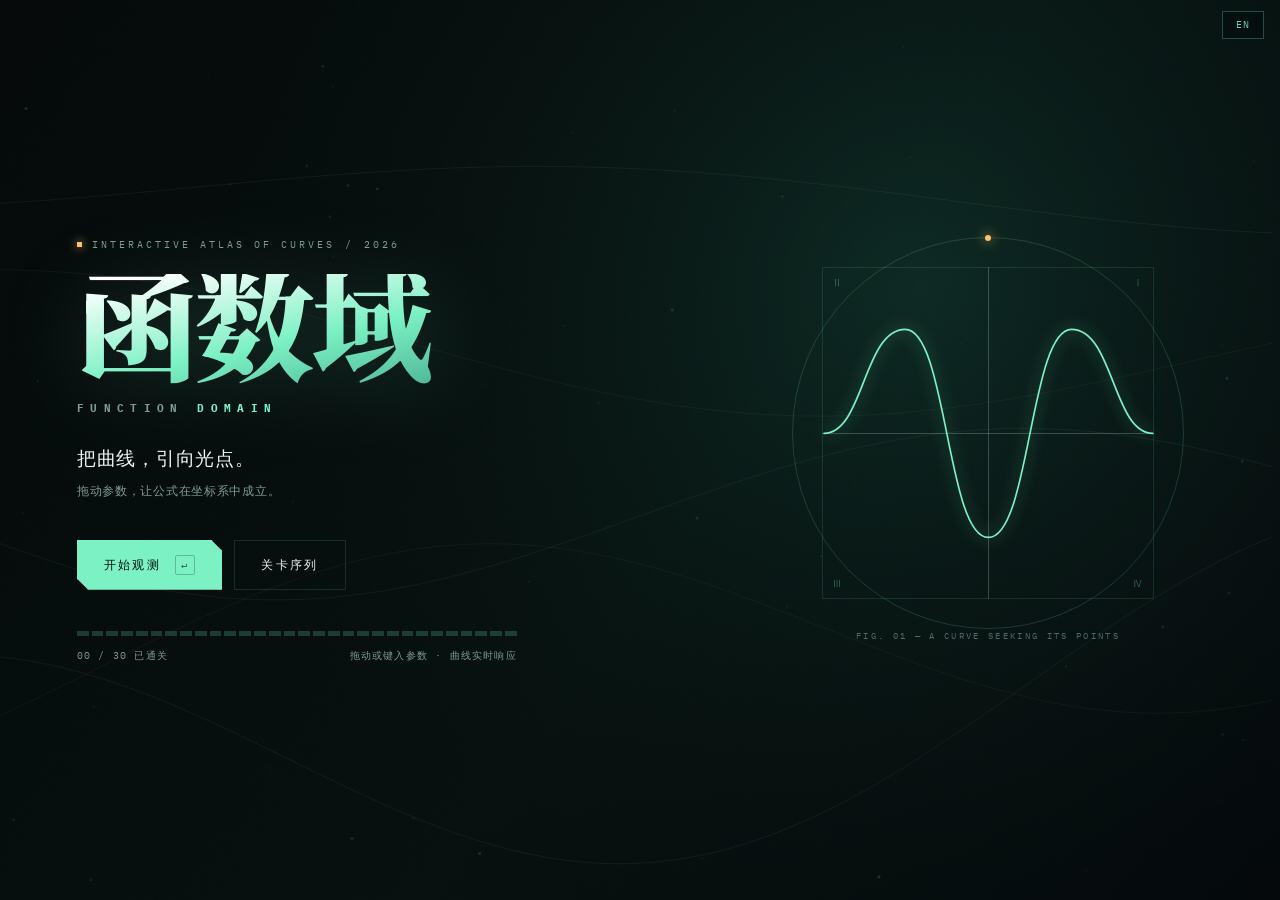
==== standalone.html @ 38c9d9d5 "feat: function-domain puzzle game (30 levels, bilingual UI)" ====
<!DOCTYPE html>
<html lang="zh-CN">
<head>
<meta charset="utf-8" />
<meta name="viewport" content="width=device-width, initial-scale=1, viewport-fit=cover" />
<title>函数域 · FUNCTION DOMAIN</title>
<meta name="theme-color" content="#05090a" />
<meta name="description" content="用公式把曲线引向光点的函数图像解谜游戏" />
<link rel="icon" href="data:image/svg+xml,%3Csvg xmlns='http://www.w3.org/2000/svg' viewBox='0 0 32 32'%3E%3Crect width='32' height='32' fill='%2305090a'/%3E%3Cpath d='M3 25 C 9 25 9 7 16 7 S 23 25 29 25' stroke='%237bf1c4' stroke-width='2' fill='none'/%3E%3C/svg%3E" />
<link rel="preconnect" href="https://fonts.googleapis.com" />
<link rel="preconnect" href="https://fonts.gstatic.com" crossorigin />
<link href="https://fonts.googleapis.com/css2?family=Fraunces:ital,opsz,wght@0,9..144,400;0,9..144,700;0,9..144,900;1,9..144,600&family=IBM+Plex+Mono:wght@300;400;500;600&family=Noto+Serif+SC:wght@400;600;900&display=swap" rel="stylesheet" />
<style>
@charset "UTF-8";

/* ============================================================
   函数域 / FUNCTION DOMAIN
   Aesthetic: deep-field observatory instrument, mint phosphor
   ============================================================ */

:root {
  --void: #05090a;
  --void-2: #08120f;
  --panel: #0a1517;
  --panel-hi: #0d1d1e;
  --line: rgba(123, 241, 196, 0.14);
  --line-soft: rgba(123, 241, 196, 0.07);
  --mint: #7bf1c4;
  --mint-deep: #35c79a;
  --amber: #ffc06a;
  --rose: #ff7d8c;
  --ink: #e9f5f0;
  --dim: #7c9a93;
  --dim-2: #4c6963;
  --mono: "IBM Plex Mono", ui-monospace, Consolas, "Courier New", monospace;
  --serif: "Fraunces", "Noto Serif SC", "Songti SC", "SimSun", serif;
  --sans: "IBM Plex Mono", "PingFang SC", "Hiragino Sans GB", "Microsoft YaHei", system-ui, sans-serif;
  --ease: cubic-bezier(.22, .8, .28, 1);
}

* { box-sizing: border-box; }

html, body {
  margin: 0;
  height: 100%;
  overflow: hidden;
  background: var(--void);
}

body {
  color: var(--ink);
  font-family: var(--sans);
  font-size: 14px;
  line-height: 1.55;
  -webkit-font-smoothing: antialiased;
  text-rendering: optimizeLegibility;
}

button, input { font: inherit; color: inherit; }
h1, h2, h3, p, ul { margin: 0; }
ul { list-style: none; padding: 0; }
.mono { font-family: var(--mono); }
.dim { color: var(--dim); }

::selection { background: rgba(123, 241, 196, .28); color: #fff; }

/* ---------- 背景 ---------- */
#bg-canvas {
  position: fixed;
  inset: 0;
  z-index: 0;
  display: block;
  transition: opacity .6s var(--ease);
}

.grain {
  position: fixed;
  inset: 0;
  z-index: 90;
  pointer-events: none;
  opacity: .05;
  mix-blend-mode: overlay;
  background-image: url("data:image/svg+xml;utf8,<svg xmlns='http://www.w3.org/2000/svg' width='140' height='140'><filter id='n'><feTurbulence type='fractalNoise' baseFrequency='0.85' numOctaves='3' stitchTiles='stitch'/></filter><rect width='140' height='140' filter='url(%23n)' opacity='0.55'/></svg>");
}

/* ---------- 屏幕容器 ---------- */
.screen {
  position: fixed;
  inset: 0;
  z-index: 2;
  display: none;
  overflow: hidden;
}
.screen.is-active { display: flex; }

/* ============================================================
   开始界面
   ============================================================ */
.screen-start {
  align-items: center;
  justify-content: center;
  padding: clamp(24px, 6vh, 72px) clamp(22px, 6vw, 88px);
  overflow-y: auto;
}

.start-wrap {
  width: min(1180px, 100%);
  display: grid;
  grid-template-columns: minmax(0, 1.18fr) minmax(0, .82fr);
  gap: clamp(28px, 6vw, 90px);
  align-items: center;
}

.start-copy > * {
  opacity: 0;
  animation: rise .9s var(--ease) forwards;
}
.start-copy > *:nth-child(1) { animation-delay: .05s; }
.start-copy > *:nth-child(2) { animation-delay: .14s; }
.start-copy > *:nth-child(3) { animation-delay: .24s; }
.start-copy > *:nth-child(4) { animation-delay: .34s; }
.start-copy > *:nth-child(5) { animation-delay: .46s; }

@keyframes rise {
  from { opacity: 0; transform: translateY(18px); }
  to { opacity: 1; transform: none; }
}

.eyebrow {
  display: flex;
  align-items: center;
  gap: 10px;
  font-family: var(--mono);
  font-size: 10px;
  letter-spacing: .3em;
  text-transform: uppercase;
  color: var(--dim);
}
.eyebrow .pip {
  width: 5px;
  height: 5px;
  background: var(--amber);
  box-shadow: 0 0 10px var(--amber);
  animation: blink 2.6s steps(1) infinite;
}
@keyframes blink { 0%, 70% { opacity: 1; } 71%, 100% { opacity: .15; } }

.brand { margin-top: clamp(14px, 2.4vh, 26px); }
.brand-cn {
  display: block;
  font-family: var(--serif);
  font-weight: 900;
  font-size: clamp(62px, 9.4vw, 132px);
  line-height: .92;
  letter-spacing: -.02em;
  background: linear-gradient(168deg, #ffffff 6%, var(--mint) 46%, #2f8f78 100%);
  -webkit-background-clip: text;
  background-clip: text;
  color: transparent;
  filter: drop-shadow(0 8px 42px rgba(123, 241, 196, .18));
}
.brand-en {
  display: block;
  margin-top: 16px;
  font-family: var(--mono);
  font-size: 11px;
  letter-spacing: .58em;
  color: var(--dim);
  text-transform: uppercase;
}
.brand-en em {
  font-style: normal;
  color: var(--mint);
}

.tagline {
  margin-top: clamp(18px, 3vh, 30px);
  font-size: clamp(15px, 1.5vw, 19px);
  color: var(--ink);
  letter-spacing: .04em;
}
.tagline small {
  display: block;
  margin-top: 8px;
  font-size: 12px;
  color: var(--dim);
  letter-spacing: .06em;
}

.start-actions {
  display: flex;
  flex-wrap: wrap;
  gap: 12px;
  margin-top: clamp(24px, 4.4vh, 42px);
}

/* ---------- 按钮 ---------- */
.btn {
  position: relative;
  display: inline-flex;
  align-items: center;
  gap: 14px;
  padding: 14px 26px;
  border: 1px solid var(--line);
  background: transparent;
  color: var(--ink);
  font-family: var(--mono);
  font-size: 11.5px;
  letter-spacing: .2em;
  text-transform: uppercase;
  cursor: pointer;
  overflow: hidden;
  transition: color .25s var(--ease), border-color .25s var(--ease),
              background .25s var(--ease), transform .2s var(--ease),
              box-shadow .3s var(--ease);
}
.btn::after {
  content: "";
  position: absolute;
  inset: 0;
  background: linear-gradient(100deg, transparent 20%, rgba(255, 255, 255, .35) 50%, transparent 80%);
  transform: translateX(-130%);
  transition: transform .65s var(--ease);
  pointer-events: none;
}
.btn:hover::after { transform: translateX(130%); }
.btn:active { transform: translateY(1px); }

.btn-primary {
  color: #04120e;
  background: var(--mint);
  border-color: var(--mint);
  clip-path: polygon(0 0, calc(100% - 11px) 0, 100% 11px, 100% 100%, 11px 100%, 0 calc(100% - 11px));
}
.btn-primary:hover {
  box-shadow: 0 0 34px rgba(123, 241, 196, .4);
  background: #8cf9cf;
}

.btn-ghost:hover {
  border-color: rgba(123, 241, 196, .55);
  background: rgba(123, 241, 196, .05);
}

.btn kbd {
  font-family: var(--mono);
  font-size: 10px;
  padding: 1px 5px;
  border: 1px solid rgba(4, 18, 14, .35);
  border-radius: 2px;
  opacity: .7;
}

.btn-line {
  width: 100%;
  justify-content: center;
  padding: 10px 12px;
  font-size: 10.5px;
  letter-spacing: .14em;
  border-color: var(--line-soft);
  color: var(--dim);
}
.btn-line:hover { color: var(--ink); border-color: var(--line); background: rgba(123, 241, 196, .05); }
.btn-warn:hover { color: var(--rose); border-color: rgba(255, 125, 140, .5); background: rgba(255, 125, 140, .06); }

.btn-tiny {
  padding: 8px 14px;
  font-size: 10px;
  letter-spacing: .12em;
  border-color: var(--line-soft);
  color: var(--dim);
  text-transform: none;
}
.btn-tiny:hover { color: var(--ink); border-color: var(--line); }

/* ---------- 开始界面进度 ---------- */
.start-foot { margin-top: clamp(26px, 4.6vh, 46px); max-width: 440px; }

.track {
  display: grid;
  grid-auto-flow: column;
  grid-auto-columns: minmax(2px, 1fr);
  gap: 3px;
  height: 5px;
}
.track i {
  display: block;
  height: 100%;
  background: rgba(123, 241, 196, .2);
  transition: background .4s var(--ease), box-shadow .4s var(--ease);
}
.track i.on {
  background: var(--mint);
  box-shadow: 0 0 12px rgba(123, 241, 196, .55);
}

.foot-row {
  display: flex;
  flex-wrap: wrap;
  justify-content: space-between;
  gap: 8px 18px;
  margin-top: 12px;
  font-size: 10px;
  letter-spacing: .12em;
  color: var(--dim);
}

/* ---------- 开始界面装饰 ---------- */
.start-deco {
  position: relative;
  display: flex;
  flex-direction: column;
  align-items: center;
  gap: 20px;
}
.axes {
  position: relative;
  width: clamp(230px, 26vw, 360px);
  aspect-ratio: 1;
  margin: 10px;
}
.axes::before {
  content: "";
  position: absolute;
  inset: 0;
  border: 1px solid rgba(123, 241, 196, .12);
}
.ax {
  position: absolute;
  background: rgba(233, 245, 240, .22);
}
.ax-h { left: 0; right: 0; top: 50%; height: 1px; }
.ax-v { top: 0; bottom: 0; left: 50%; width: 1px; }

.q {
  position: absolute;
  font-family: var(--mono);
  font-size: 10px;
  color: rgba(123, 241, 196, .35);
  letter-spacing: .1em;
}
.q1 { top: 8px; right: 10px; }
.q2 { top: 8px; left: 10px; }
.q3 { bottom: 8px; left: 10px; }
.q4 { bottom: 8px; right: 10px; }

.axes .curve {
  position: absolute;
  inset: 0;
  width: 100%;
  height: 100%;
  overflow: visible;
}
.curve-path {
  fill: none;
  stroke: var(--mint);
  stroke-width: 1.6;
  stroke-linecap: round;
  stroke-dasharray: 1400;
  stroke-dashoffset: 1400;
  animation: draw 2.4s var(--ease) .3s forwards, glow 5s ease-in-out 2.8s infinite;
  filter: drop-shadow(0 0 7px rgba(123, 241, 196, .6));
}
@keyframes draw { to { stroke-dashoffset: 0; } }
@keyframes glow { 0%, 100% { opacity: .85; } 50% { opacity: 1; } }

.orbit {
  position: absolute;
  inset: -9%;
  border: 1px solid rgba(123, 241, 196, .17);
  border-radius: 50%;
  animation: spin 26s linear infinite;
}
.orbit i {
  position: absolute;
  top: -3px;
  left: 50%;
  width: 6px;
  height: 6px;
  margin-left: -3px;
  border-radius: 50%;
  background: var(--amber);
  box-shadow: 0 0 12px var(--amber);
}
@keyframes spin { to { transform: rotate(360deg); } }

.deco-cap {
  font-size: 9px;
  letter-spacing: .26em;
  color: var(--dim-2);
}

/* ============================================================
   关卡选择
   ============================================================ */
.screen-levels {
  flex-direction: column;
  align-items: center;
  overflow-y: auto;
  padding: clamp(22px, 5vh, 56px) clamp(20px, 5vw, 64px);
}
.levels-wrap { width: min(1180px, 100%); }

.levels-head {
  display: flex;
  align-items: flex-end;
  justify-content: space-between;
  gap: 20px;
  flex-wrap: wrap;
  padding-bottom: 18px;
  border-bottom: 1px solid var(--line-soft);
  margin-bottom: 24px;
}
.levels-title h2 {
  margin-top: 6px;
  font-family: var(--serif);
  font-size: clamp(26px, 3.4vw, 40px);
  font-weight: 700;
  letter-spacing: .02em;
}
.levels-head > p { font-size: 10px; letter-spacing: .18em; }

.levels-grid {
  display: grid;
  grid-template-columns: repeat(auto-fill, minmax(172px, 1fr));
  grid-auto-rows: auto;
  gap: 12px;
  padding-bottom: 8px;
}

.level-card {
  position: relative;
  display: flex;
  flex-direction: column;
  gap: 6px;
  min-width: 0;
  padding: 15px 16px 13px;
  text-align: left;
  border: 1px solid var(--line-soft);
  background: linear-gradient(158deg, rgba(123, 241, 196, .045), rgba(8, 18, 18, .2) 62%);
  color: var(--ink);
  cursor: pointer;
  transition: border-color .25s var(--ease), transform .25s var(--ease),
              background .3s var(--ease), box-shadow .3s var(--ease);
  opacity: 0;
  animation: rise .6s var(--ease) forwards;
}
.level-card:hover {
  border-color: rgba(123, 241, 196, .45);
  transform: translateY(-3px);
  box-shadow: 0 18px 34px -22px rgba(0, 0, 0, .9);
  background: linear-gradient(158deg, rgba(123, 241, 196, .1), rgba(8, 18, 18, .2) 62%);
}
.lc-index {
  font-family: var(--serif);
  font-size: 40px;
  line-height: 1;
  font-weight: 700;
  color: rgba(123, 241, 196, .82);
}
.lc-name { font-size: 12.5px; letter-spacing: .04em; }
.lc-kinds { display: flex; flex-wrap: wrap; gap: 4px; margin-top: 2px; }
.lc-kind {
  font-family: var(--mono);
  font-style: normal;
  font-size: 8.5px;
  letter-spacing: .12em;
  padding: 1px 5px;
  border: 1px solid var(--line-soft);
  color: var(--dim-2);
}
.lc-kind.is-warn {
  color: rgba(255, 150, 164, .85);
  border-color: rgba(255, 118, 136, .32);
}
.lc-state {
  margin-top: auto;
  padding-top: 8px;
  font-family: var(--mono);
  font-size: 9px;
  letter-spacing: .18em;
  color: var(--dim);
  text-transform: uppercase;
}
.level-card.is-locked { opacity: .42; cursor: not-allowed; }
.level-card.is-locked:hover { transform: none; border-color: var(--line-soft); box-shadow: none; }
.level-card.is-cleared { border-color: rgba(123, 241, 196, .28); }
.level-card.is-cleared .lc-state { color: var(--mint); }
.level-card.is-cleared::after {
  content: "✓";
  position: absolute;
  top: 12px;
  right: 14px;
  font-family: var(--mono);
  font-size: 12px;
  color: var(--mint);
  text-shadow: 0 0 12px rgba(123, 241, 196, .8);
}

.levels-note {
  margin-top: 26px;
  font-size: 11px;
  color: var(--dim-2);
  letter-spacing: .06em;
}

/* ============================================================
   游戏界面
   ============================================================ */
.screen-game { flex-direction: column; }

.stage {
  flex: 1 1 auto;
  min-height: 0;
  display: flex;
  flex-direction: column;
  padding: 0 clamp(12px, 2vw, 22px);
}

.stage-head {
  flex: 0 0 auto;
  display: flex;
  align-items: center;
  gap: 18px;
  /* 右侧给固定的语言按钮留出空间 */
  padding: 12px 62px 10px 4px;
}

.lv-id {
  display: flex;
  align-items: baseline;
  gap: 6px;
  padding-right: 16px;
  border-right: 1px solid var(--line-soft);
}
.lv-id .mono { font-size: 9px; letter-spacing: .22em; }
.lv-id b {
  font-family: var(--serif);
  font-size: 30px;
  font-weight: 700;
  line-height: 1;
  color: var(--mint);
}

.lv-meta { flex: 1 1 auto; min-width: 0; }
.lv-meta h2 {
  font-family: var(--serif);
  font-size: 17px;
  font-weight: 600;
  letter-spacing: .04em;
  white-space: nowrap;
  overflow: hidden;
  text-overflow: ellipsis;
}
.lv-meta p {
  margin-top: 2px;
  font-size: 11px;
  color: var(--dim);
  letter-spacing: .03em;
  white-space: nowrap;
  overflow: hidden;
  text-overflow: ellipsis;
}

.stage-stats {
  display: flex;
  align-items: center;
  gap: 10px;
}
.stat {
  display: flex;
  flex-direction: column;
  align-items: flex-end;
  gap: 1px;
  padding-left: 14px;
  border-left: 1px solid var(--line-soft);
}
.stat span {
  font-family: var(--mono);
  font-size: 8.5px;
  letter-spacing: .2em;
  color: var(--dim-2);
}
.stat b {
  font-family: var(--mono);
  font-size: 12px;
  font-weight: 500;
  color: var(--mint);
  letter-spacing: .08em;
}

.chip {
  padding: 7px 12px;
  border: 1px solid var(--line-soft);
  background: transparent;
  color: var(--dim);
  font-size: 10px;
  letter-spacing: .14em;
  cursor: pointer;
  transition: .2s var(--ease);
}
.chip:hover { color: var(--ink); border-color: var(--line); background: rgba(123, 241, 196, .06); }
.chip.is-on { color: var(--amber); border-color: rgba(255, 192, 106, .4); }

/* ---------- 坐标系视窗 ---------- */
.plot-wrap {
  position: relative;
  flex: 1 1 auto;
  min-height: 0;
  border: 1px solid rgba(123, 241, 196, .13);
  background:
    radial-gradient(120% 100% at 50% 42%, rgba(24, 74, 63, .34), rgba(4, 10, 11, .9) 72%);
  overflow: hidden;
}
.plot-wrap::before,
.plot-wrap::after {
  content: "";
  position: absolute;
  width: 12px;
  height: 12px;
  border: 1px solid rgba(123, 241, 196, .5);
  pointer-events: none;
}
.plot-wrap::before { top: -1px; left: -1px; border-right: 0; border-bottom: 0; }
.plot-wrap::after { bottom: -1px; right: -1px; border-left: 0; border-top: 0; }

#plot-canvas { display: block; width: 100%; height: 100%; }

.plot-cap {
  position: absolute;
  font-size: 9px;
  letter-spacing: .22em;
  color: rgba(123, 241, 196, .4);
  pointer-events: none;
}
.plot-cap.tl { top: 8px; left: 11px; }
.plot-cap.br { bottom: 8px; right: 11px; }

/* 视窗两侧仪表盘 */
.plot-hud {
  position: absolute;
  top: 50%;
  transform: translateY(-50%);
  width: 186px;
  pointer-events: none;
}
.hud-left { left: var(--hud-x, 26px); }
.hud-right { right: var(--hud-x, 26px); }

.hud-title {
  font-size: 8px;
  letter-spacing: .32em;
  color: rgba(123, 241, 196, .42);
  padding-bottom: 7px;
  border-bottom: 1px solid rgba(123, 241, 196, .12);
}
.hud-foot {
  margin-top: 12px;
  font-size: 8px;
  letter-spacing: .2em;
  color: rgba(123, 241, 196, .28);
}

.hud-zone {
  margin-top: 11px;
  font-size: 8px;
  letter-spacing: .18em;
  color: rgba(255, 150, 164, .72);
  transition: color .25s var(--ease);
}
.hud-zone.is-hot { color: var(--rose); }
.hud-zone:empty { display: none; }

.hud-targets {
  margin-top: 9px;
  display: flex;
  flex-direction: column;
  gap: 7px;
}
.hud-targets li {
  display: grid;
  grid-template-columns: 13px 1fr 12px;
  align-items: center;
  gap: 6px;
  font-family: var(--mono);
  font-size: 10px;
  letter-spacing: .05em;
  color: var(--dim-2);
  transition: color .3s var(--ease);
}
.hud-targets .ht-id { color: rgba(255, 192, 106, .62); }
.hud-targets .ht-state { text-align: right; opacity: .6; }
.hud-targets li.is-hit { color: var(--amber); }
.hud-targets li.is-hit .ht-id,
.hud-targets li.is-hit .ht-state { color: var(--amber); opacity: 1; }

.hud-forms {
  margin-top: 9px;
  display: flex;
  flex-direction: column;
  gap: 2px;
}
.hud-forms li {
  display: flex;
  align-items: center;
  gap: 8px;
  padding: 4px 0;
  font-size: 10px;
  letter-spacing: .05em;
  color: var(--dim-2);
}
.hud-forms i {
  flex: 0 0 auto;
  width: 16px;
  height: 2px;
  display: block;
}

.scan {
  position: absolute;
  inset: 0;
  pointer-events: none;
  opacity: 0;
  background: linear-gradient(180deg, transparent, rgba(123, 241, 196, .16), transparent);
  transform: translateY(-100%);
}
.scan.is-run { animation: scanDown 1.1s var(--ease) 1; }
@keyframes scanDown {
  0% { opacity: 0; transform: translateY(-100%); }
  12% { opacity: 1; }
  100% { opacity: 0; transform: translateY(100%); }
}

.hint-pop {
  position: absolute;
  left: 50%;
  bottom: 18px;
  transform: translate(-50%, 10px);
  max-width: min(560px, 88%);
  padding: 10px 16px;
  border: 1px solid rgba(255, 192, 106, .3);
  background: rgba(12, 22, 22, .95);
  color: var(--amber);
  font-size: 11.5px;
  line-height: 1.6;
  letter-spacing: .04em;
  opacity: 0;
  pointer-events: none;
  transition: .3s var(--ease);
  z-index: 4;
}
.hint-pop.is-on { opacity: 1; transform: translate(-50%, 0); }

/* ---------- 控制台 ---------- */
.console {
  flex: 0 0 auto;
  height: clamp(244px, 34vh, 352px);
  display: grid;
  grid-template-columns: minmax(0, 1.16fr) minmax(0, .86fr) minmax(0, .8fr);
  gap: 10px;
  padding: 10px clamp(12px, 2vw, 22px) 14px;
}

.panel {
  position: relative;
  display: flex;
  flex-direction: column;
  min-height: 0;
  height: 100%;
  border: 1px solid var(--line-soft);
  background: linear-gradient(172deg, rgba(16, 33, 34, .92), rgba(6, 14, 15, .96));
}
.panel::before,
.panel::after {
  content: "";
  position: absolute;
  width: 8px;
  height: 8px;
  border: 1px solid rgba(123, 241, 196, .34);
  pointer-events: none;
}
.panel::before { top: -1px; left: -1px; border-right: 0; border-bottom: 0; }
.panel::after { bottom: -1px; right: -1px; border-left: 0; border-top: 0; }

.panel-head {
  flex: 0 0 auto;
  display: flex;
  align-items: center;
  justify-content: space-between;
  gap: 10px;
  padding: 9px 12px 8px;
  border-bottom: 1px solid var(--line-soft);
}
.panel-head h3 {
  font-size: 10.5px;
  font-weight: 500;
  letter-spacing: .22em;
  color: var(--dim);
  text-transform: uppercase;
}
.head-tools { display: flex; align-items: center; gap: 8px; }

.tag {
  font-size: 8.5px;
  letter-spacing: .14em;
  color: var(--dim-2);
  padding: 2px 6px;
  border: 1px solid var(--line-soft);
}

.mini-btn {
  padding: 4px 9px;
  border: 1px solid var(--line-soft);
  background: transparent;
  color: var(--dim);
  font-size: 9px;
  letter-spacing: .1em;
  cursor: pointer;
  transition: .2s var(--ease);
}
.mini-btn:hover { color: var(--rose); border-color: rgba(255, 125, 140, .45); background: rgba(255, 125, 140, .07); }

.form-list {
  flex: 1 1 auto;
  min-height: 0;
  overflow-y: auto;
  padding: 10px;
  display: grid;
  grid-template-columns: repeat(auto-fit, minmax(300px, 1fr));
  align-content: start;
  align-items: start;
  gap: 9px;
  scrollbar-width: thin;
  scrollbar-color: rgba(123, 241, 196, .2) transparent;
}
.form-list::-webkit-scrollbar { width: 5px; }
.form-list::-webkit-scrollbar-thumb { background: rgba(123, 241, 196, .2); }

.form-tip {
  flex: 0 0 auto;
  padding: 7px 12px 9px;
  border-top: 1px solid var(--line-soft);
  font-size: 9.5px;
  line-height: 1.5;
  color: var(--dim-2);
  letter-spacing: .02em;
}

/* ---------- 公式卡片 ---------- */
.form-card {
  position: relative;
  max-width: 540px;
  padding: 9px 11px 10px;
  border: 1px solid var(--line-soft);
  border-left: 2px solid var(--accent, var(--mint));
  background: linear-gradient(150deg, rgba(255, 255, 255, .028), rgba(255, 255, 255, .004));
  animation: cardIn .35s var(--ease);
}
@keyframes cardIn {
  from { opacity: 0; transform: translateY(-6px); }
  to { opacity: 1; transform: none; }
}

.fc-head {
  display: flex;
  align-items: baseline;
  gap: 8px;
}
.fc-kind {
  font-size: 8px;
  letter-spacing: .16em;
  color: var(--accent, var(--mint));
  opacity: .8;
}
.fc-name {
  flex: 1 1 auto;
  font-size: 11px;
  color: var(--dim);
  letter-spacing: .06em;
}
.fc-del {
  width: 18px;
  height: 18px;
  display: grid;
  place-items: center;
  border: 0;
  background: transparent;
  color: var(--dim-2);
  font-size: 11px;
  cursor: pointer;
  transition: .2s var(--ease);
}
.fc-del:hover { color: var(--rose); }

.fc-expr {
  margin: 3px 0 2px;
  font-size: 13.5px;
  color: var(--accent, var(--mint));
  letter-spacing: .02em;
  text-shadow: 0 0 18px rgba(123, 241, 196, .18);
  white-space: nowrap;
  overflow: hidden;
  text-overflow: ellipsis;
}

.fc-params { display: flex; flex-direction: column; gap: 6px; }

/* ---------- 参数控件 ---------- */
.param {
  display: grid;
  grid-template-columns: minmax(0, 1fr) 30px 30px;
  grid-template-areas:
    "label up down"
    "label stop stop";
  gap: 4px;
  padding-top: 5px;
  border-top: 1px dashed rgba(123, 241, 196, .08);
}
.param:first-child { border-top: 0; padding-top: 2px; }

.param-label {
  grid-area: label;
  display: flex;
  flex-direction: column;
  gap: 3px;
  min-width: 0;
}
.pname {
  font-family: var(--mono);
  font-size: 8.5px;
  letter-spacing: .2em;
  color: var(--dim);
  text-transform: uppercase;
}

input.num {
  width: 100%;
  height: 27px;
  padding: 0 8px;
  border: 1px solid rgba(123, 241, 196, .16);
  background: rgba(0, 0, 0, .42);
  color: var(--accent, var(--mint));
  font-family: var(--mono);
  font-size: 13px;
  letter-spacing: .04em;
  text-align: right;
  transition: border-color .2s var(--ease), box-shadow .2s var(--ease), background .2s var(--ease);
  appearance: none;
}
input.num:hover { border-color: rgba(123, 241, 196, .3); }
input.num:focus {
  outline: none;
  border-color: var(--accent, var(--mint));
  background: rgba(0, 0, 0, .6);
  box-shadow: 0 0 0 2px rgba(123, 241, 196, .1), inset 0 0 16px rgba(123, 241, 196, .07);
}

.step {
  display: flex;
  flex-direction: column;
  align-items: center;
  justify-content: center;
  gap: 0;
  height: 27px;
  padding: 0;
  border: 1px solid rgba(123, 241, 196, .16);
  background: rgba(255, 255, 255, .022);
  color: var(--dim);
  cursor: pointer;
  transition: color .18s var(--ease), background .18s var(--ease),
              border-color .18s var(--ease), box-shadow .25s var(--ease);
}
.step.up { grid-area: up; }
.step.down { grid-area: down; }
.step i { font-style: normal; font-size: 10px; line-height: 1; }
.step:hover { color: var(--ink); border-color: rgba(123, 241, 196, .38); background: rgba(123, 241, 196, .08); }
.step:active { transform: translateY(1px); }

.step[data-active="true"] {
  /* 只有一种速度，激活态统一用薄荷色 */
  color: #04140f;
  background: var(--mint);
  border-color: var(--mint);
  box-shadow: 0 0 15px rgba(123, 241, 196, .45);
  animation: stepPulse 1.6s ease-in-out infinite;
}
@keyframes stepPulse {
  0%, 100% { filter: brightness(1); }
  50% { filter: brightness(1.16); }
}

.stop {
  grid-area: stop;
  height: 18px;
  padding: 0;
  border: 1px solid rgba(255, 125, 140, .26);
  background: transparent;
  color: rgba(255, 125, 140, .85);
  font-size: 9px;
  letter-spacing: .14em;
  cursor: pointer;
  transition: .18s var(--ease);
}
.stop:hover:not(:disabled) { background: rgba(255, 125, 140, .14); color: #fff; }
.stop:disabled { opacity: .22; cursor: default; }

/* ---------- 公式选择区 ---------- */
.palette-scroll {
  flex: 1 1 auto;
  min-height: 0;
  overflow-y: auto;
  padding: 7px 10px 6px;
  display: flex;
  flex-direction: column;
  gap: 7px;
  scrollbar-width: thin;
  scrollbar-color: rgba(123, 241, 196, .2) transparent;
}
.palette-scroll::-webkit-scrollbar { width: 5px; }
.palette-scroll::-webkit-scrollbar-thumb { background: rgba(123, 241, 196, .2); }

.palette-group { display: flex; flex-direction: column; gap: 4px; }
.palette-label {
  font-family: var(--mono);
  font-size: 8px;
  letter-spacing: .22em;
  color: var(--dim-2);
  padding: 0 2px 3px;
  border-bottom: 1px solid rgba(123, 241, 196, .09);
}

.palette-ops { display: flex; flex-wrap: wrap; gap: 4px; padding: 2px 0 1px; }
.op-chip {
  display: inline-flex;
  align-items: center;
  justify-content: center;
  min-width: 27px;
  height: 21px;
  padding: 0 7px;
  border: 1px solid rgba(123, 241, 196, .2);
  border-radius: 4px;
  background: rgba(123, 241, 196, .06);
  font-family: var(--mono);
  font-size: 11px;
  line-height: 1;
  color: rgba(123, 241, 196, .85);
  cursor: help;
}

.palette-list {
  display: grid;
  grid-template-columns: repeat(auto-fill, minmax(190px, 1fr));
  gap: 5px;
  align-content: start;
}

.palette-item {
  position: relative;
  display: grid;
  gap: 2px;
  width: 100%;
  padding: 7px 10px 8px;
  text-align: left;
  border: 1px dashed rgba(123, 241, 196, .18);
  background: rgba(123, 241, 196, .022);
  color: var(--ink);
  cursor: pointer;
  transition: .22s var(--ease);
}
.palette-item:hover {
  border-style: solid;
  border-color: rgba(123, 241, 196, .45);
  background: rgba(123, 241, 196, .075);
  transform: translateX(2px);
}
.pi-top {
  display: flex;
  align-items: baseline;
  justify-content: space-between;
  gap: 8px;
}
.pi-name { font-size: 12px; letter-spacing: .05em; }
.pi-short { font-family: var(--mono); font-size: 8px; letter-spacing: .16em; color: var(--dim-2); }
.pi-expr { font-family: var(--mono); font-size: 11.5px; color: rgba(123, 241, 196, .92); }
.pi-add {
  font-family: var(--mono);
  font-size: 9px;
  letter-spacing: .14em;
  color: var(--dim-2);
  margin-top: 2px;
}
.palette-item:hover .pi-add { color: var(--mint); }
.palette-item.is-disabled { opacity: .3; pointer-events: none; }

.palette-item.is-locked {
  opacity: .5;
  padding: 7px 10px;
  align-content: center;
  background: transparent;
  border-color: rgba(255, 192, 106, .22);
  cursor: not-allowed;
}
.palette-item.is-locked .pi-name { color: var(--dim); font-size: 11px; }
.pi-lock {
  font-family: var(--mono);
  font-size: 7.5px;
  letter-spacing: .1em;
  color: rgba(255, 192, 106, .8);
  border: 1px solid rgba(255, 192, 106, .25);
  border-radius: 3px;
  padding: 1px 4px;
}

.pi-plus { margin-left: 5px; color: var(--mint); font-size: 10px; }

.palette-item .pi-expr { padding-right: 16px; }
.pi-info {
  position: absolute;
  right: 6px;
  bottom: 6px;
  width: 15px;
  height: 15px;
  display: grid;
  place-items: center;
  border: 1px solid rgba(123, 241, 196, .22);
  border-radius: 50%;
  background: rgba(6, 16, 16, .82);
  font-family: var(--mono);
  font-size: 9px;
  line-height: 1;
  color: rgba(123, 241, 196, .68);
  cursor: pointer;
  transition: .2s var(--ease);
}
.pi-info:hover {
  border-color: rgba(123, 241, 196, .7);
  background: rgba(123, 241, 196, .12);
  color: var(--mint);
}

.palette-item.is-full { opacity: .72; }
.palette-item.is-full:hover {
  transform: none;
  border-color: rgba(123, 241, 196, .3);
  background: rgba(123, 241, 196, .04);
}
.palette-item.is-full:hover .pi-add { color: var(--dim-2); }

.palette-item.is-new { animation: unlockPulse 1.4s var(--ease) 3; }
@keyframes unlockPulse {
  0%, 100% {
    border-color: rgba(123, 241, 196, .18);
    box-shadow: 0 0 0 0 rgba(123, 241, 196, 0);
  }
  38% {
    border-color: rgba(123, 241, 196, .8);
    box-shadow: 0 0 22px rgba(123, 241, 196, .32);
  }
}

/* ---------- 设置区 ---------- */
.settings-body {
  flex: 1 1 auto;
  min-height: 0;
  overflow-y: auto;
  padding: 10px 12px 12px;
  display: flex;
  flex-direction: column;
  gap: 12px;
  scrollbar-width: thin;
  scrollbar-color: rgba(123, 241, 196, .2) transparent;
}
.settings-body::-webkit-scrollbar { width: 5px; }
.settings-body::-webkit-scrollbar-thumb { background: rgba(123, 241, 196, .2); }

.target-list { display: flex; flex-direction: column; gap: 3px; }
.target-list li {
  display: flex;
  align-items: baseline;
  justify-content: space-between;
  gap: 8px;
  padding: 3px 7px;
  border-left: 2px solid var(--line-soft);
  font-family: var(--mono);
  font-size: 10px;
  color: var(--dim-2);
  letter-spacing: .04em;
  transition: .25s var(--ease);
}
.target-list li .tl-id { color: var(--dim); letter-spacing: .16em; }
.target-list li.is-hit {
  border-color: var(--amber);
  color: var(--amber);
  background: rgba(255, 192, 106, .05);
}
.target-list li.is-hit .tl-id { color: var(--amber); }

.zone-block {
  border: 1px solid rgba(255, 118, 136, .18);
  background: rgba(255, 118, 136, .035);
}
.zone-block[hidden] { display: none; }
.zone-title {
  display: flex;
  align-items: center;
  justify-content: space-between;
  gap: 8px;
  padding: 5px 8px;
  font-family: var(--mono);
  font-size: 8px;
  letter-spacing: .16em;
  color: rgba(255, 150, 164, .85);
  cursor: pointer;
  list-style: none;
}
.zone-title::-webkit-details-marker { display: none; }
.zone-title::after { content: '+'; opacity: .7; }
.zone-block[open] .zone-title::after { content: '\2212'; }
.zone-block.is-hot { border-color: rgba(255, 118, 136, .45); }
.zone-list { display: flex; flex-direction: column; gap: 3px; padding: 0 8px 7px; }
.zone-list li {
  display: flex;
  gap: 6px;
  font-family: var(--mono);
  font-size: 9px;
  line-height: 1.5;
  letter-spacing: .02em;
  color: var(--dim);
  transition: color .25s var(--ease);
}
.zone-list li.is-hot { color: var(--rose); }
.zone-list .zl-mark { color: rgba(255, 150, 164, .75); }
.zone-list li.is-hot .zl-mark { color: var(--rose); }

.switches {
  display: grid;
  grid-template-columns: 1fr 1fr;
  gap: 6px 10px;
}

.solutions-block {
  border: 1px solid rgba(123, 241, 196, .16);
  background: rgba(123, 241, 196, .028);
}
.solutions-block[hidden] { display: none; }
.solutions-title {
  display: flex;
  align-items: center;
  justify-content: space-between;
  gap: 8px;
  padding: 5px 8px;
  font-family: var(--mono);
  font-size: 8px;
  letter-spacing: .16em;
  color: rgba(123, 241, 196, .82);
  cursor: pointer;
  list-style: none;
}
.solutions-title::-webkit-details-marker { display: none; }
.solutions-title::after { content: '+'; opacity: .7; }
.solutions-block[open] .solutions-title::after { content: '\2212'; }

.solution-list {
  display: flex;
  flex-direction: column;
  gap: 5px;
  padding: 0 8px 8px;
}
.solution-list li {
  display: grid;
  grid-template-columns: 1fr auto;
  gap: 2px 8px;
  align-items: center;
  padding: 5px 7px;
  border-left: 2px solid rgba(123, 241, 196, .22);
  background: rgba(123, 241, 196, .022);
}
.sol-main { display: flex; align-items: center; gap: 6px; min-width: 0; }
.sol-tag {
  flex: 0 0 auto;
  font-family: var(--mono);
  font-size: 8px;
  color: var(--mint);
  border: 1px solid rgba(123, 241, 196, .28);
  padding: 0 3px;
}
.sol-label {
  font-size: 10px;
  color: var(--ink);
  overflow: hidden;
  text-overflow: ellipsis;
  white-space: nowrap;
}
.sol-expr {
  grid-column: 1;
  font-family: var(--mono);
  font-size: 9px;
  color: var(--dim-2);
  white-space: nowrap;
  overflow: hidden;
  text-overflow: ellipsis;
}
.sol-apply {
  grid-column: 2;
  grid-row: 1 / span 2;
  padding: 5px 9px;
  border: 1px solid rgba(123, 241, 196, .3);
  background: rgba(123, 241, 196, .06);
  color: var(--mint);
  font-size: 9px;
  letter-spacing: .1em;
  cursor: pointer;
  transition: .2s var(--ease);
}
.sol-apply:hover {
  background: rgba(123, 241, 196, .16);
  border-color: rgba(123, 241, 196, .6);
}
.solution-list li.is-matched {
  border-left-color: var(--amber);
  background: rgba(255, 192, 106, .07);
}
.solution-list li.is-matched .sol-tag {
  color: var(--amber);
  border-color: rgba(255, 192, 106, .45);
}
.solution-list li.is-matched .sol-expr { color: rgba(255, 192, 106, .85); }
.solution-list li.is-matched .sol-label::after {
  content: ' \00b7 \91cd\5408';
  color: var(--amber);
  font-size: 9px;
}

.switch {
  display: flex;
  align-items: center;
  gap: 9px;
  font-size: 11px;
  color: var(--dim);
  cursor: pointer;
  user-select: none;
  letter-spacing: .04em;
}
.switch input { position: absolute; opacity: 0; pointer-events: none; }
.switch .track {
  display: block;
  position: relative;
  flex: 0 0 auto;
  width: 26px;
  height: 13px;
  gap: 0;
  border: 1px solid rgba(123, 241, 196, .22);
  background: rgba(0, 0, 0, .4);
  transition: .22s var(--ease);
}
.switch .track::after {
  content: "";
  position: absolute;
  top: 2px;
  left: 2px;
  width: 7px;
  height: 7px;
  background: var(--dim-2);
  transition: .22s var(--ease);
}
.switch input:checked + .track { border-color: rgba(123, 241, 196, .55); }
.switch input:checked + .track::after {
  left: 15px;
  background: var(--mint);
  box-shadow: 0 0 9px rgba(123, 241, 196, .85);
}
.switch:hover { color: var(--ink); }

.op-note {
  display: none;
  font-size: 9px;
  line-height: 1.65;
  color: var(--dim-2);
  letter-spacing: .02em;
  padding-top: 2px;
}

.settings-actions {
  margin-top: auto;
  display: flex;
  flex-direction: column;
  gap: 6px;
  padding-top: 4px;
}

/* ============================================================
   通关浮层
   ============================================================ */
.overlay {
  position: fixed;
  inset: 0;
  z-index: 50;
  display: grid;
  place-items: center;
  padding: 20px;
  background: rgba(3, 8, 9, .84);
  backdrop-filter: blur(7px);
  opacity: 0;
  pointer-events: none;
  transition: opacity .35s var(--ease);
}
.overlay.is-open { opacity: 1; pointer-events: auto; }

.win-card {
  position: relative;
  width: min(520px, 94vw);
  padding: clamp(26px, 4vw, 42px);
  text-align: center;
  border: 1px solid rgba(123, 241, 196, .28);
  background:
    radial-gradient(120% 90% at 50% 0%, rgba(123, 241, 196, .12), transparent 60%),
    linear-gradient(172deg, #0c1c1d, #060f10);
  box-shadow: 0 40px 90px -40px rgba(0, 0, 0, .95), inset 0 0 60px rgba(123, 241, 196, .04);
  transform: translateY(16px) scale(.985);
  opacity: 0;
  transition: .45s var(--ease);
}
.overlay.is-open .win-card { transform: none; opacity: 1; }

.win-card::before,
.win-card::after {
  content: "";
  position: absolute;
  width: 14px;
  height: 14px;
  border: 1px solid var(--mint);
  opacity: .55;
}
.win-card::before { top: -1px; left: -1px; border-right: 0; border-bottom: 0; }
.win-card::after { bottom: -1px; right: -1px; border-left: 0; border-top: 0; }

.win-card .eyebrow { justify-content: center; color: var(--mint); letter-spacing: .42em; }
.win-card h2 {
  margin-top: 14px;
  font-family: var(--serif);
  font-size: clamp(28px, 4.4vw, 42px);
  font-weight: 700;
  letter-spacing: .04em;
}
.win-sub { margin-top: 8px; font-size: 12px; color: var(--dim); letter-spacing: .04em; }

.win-stats {
  display: flex;
  justify-content: center;
  gap: 26px;
  margin: 22px 0 26px;
  padding: 14px 0;
  border-top: 1px solid var(--line-soft);
  border-bottom: 1px solid var(--line-soft);
}
.win-stats div { display: flex; flex-direction: column; gap: 2px; }
.win-stats span {
  font-family: var(--mono);
  font-size: 8.5px;
  letter-spacing: .2em;
  color: var(--dim-2);
  text-transform: uppercase;
}
.win-stats b { font-family: var(--mono); font-size: 15px; font-weight: 500; color: var(--mint); }

.win-actions { display: flex; justify-content: center; flex-wrap: wrap; gap: 8px; }
.win-actions .btn { padding: 12px 20px; font-size: 11.5px; }

/* ---------- 函数教学 ---------- */
.lesson {
  position: fixed;
  inset: 0;
  z-index: 75;
  display: grid;
  place-items: center;
  padding: 24px;
  background: rgba(3, 8, 9, .82);
  backdrop-filter: blur(6px);
}
.lesson[hidden] { display: none; }

.lesson-card {
  position: relative;
  width: min(420px, 100%);
  max-height: calc(100vh - 48px);
  overflow-y: auto;
  padding: 26px 26px 20px;
  border: 1px solid rgba(123, 241, 196, .3);
  background: linear-gradient(168deg, rgba(15, 40, 36, .98), rgba(5, 14, 15, .99));
  box-shadow: 0 30px 90px rgba(0, 0, 0, .7), 0 0 40px rgba(123, 241, 196, .07);
  animation: rise .4s var(--ease) both;
}

.lesson-eyebrow {
  font-size: 8.5px;
  letter-spacing: .3em;
  color: rgba(123, 241, 196, .62);
}
.lesson-title {
  margin: 8px 0 5px;
  font-family: var(--serif);
  font-size: 26px;
  letter-spacing: .06em;
  color: var(--ink);
}
.lesson-form { font-size: 13px; color: var(--mint); }

.lesson-canvas-wrap {
  margin: 16px 0 14px;
  border: 1px solid rgba(123, 241, 196, .14);
  background: radial-gradient(120% 120% at 50% 40%, rgba(22, 66, 57, .4), rgba(3, 10, 11, .9));
}
.lesson-canvas-wrap canvas { display: block; width: 100%; height: auto; }

.lesson-points { display: flex; flex-direction: column; gap: 7px; }
.lesson-points li {
  display: flex;
  gap: 8px;
  font-size: 11.5px;
  line-height: 1.6;
  color: var(--dim);
}
.lesson-points li::before { content: '\00b7'; color: var(--mint); }

.lesson-actions {
  margin-top: 18px;
  display: flex;
  justify-content: flex-end;
}
.lesson-actions .btn { padding: 10px 24px; }

/* ============================================================
   Toast
   ============================================================ */
/* ---------- 语言切换 ---------- */
.lang-switch {
  position: fixed;
  top: 11px;
  right: 16px;
  z-index: 72;
  min-width: 42px;
  padding: 5px 10px;
  border: 1px solid rgba(123, 241, 196, .28);
  background: rgba(5, 14, 15, .78);
  color: rgba(123, 241, 196, .85);
  font-family: var(--mono);
  font-size: 10px;
  letter-spacing: .12em;
  cursor: pointer;
  transition: .2s var(--ease);
}
.lang-switch:hover {
  border-color: rgba(123, 241, 196, .65);
  color: var(--mint);
  background: rgba(123, 241, 196, .1);
}
html[lang="en"] .brand-cn { display: none; }
html[lang="en"] .brand { margin-top: clamp(14px, 2.4vh, 26px); }
/* 英文模式下让 FUNCTION DOMAIN 顶替主标题的位置 */
html[lang="en"] .brand-en {
  margin-top: 0;
  font-family: var(--serif);
  font-size: clamp(38px, 6vw, 86px);
  font-weight: 700;
  line-height: 1;
  letter-spacing: -.01em;
  color: var(--ink);
  text-transform: none;
}

.toast {
  position: fixed;
  left: 50%;
  top: 84px;
  z-index: 80;
  padding: 10px 20px;
  border: 1px solid rgba(255, 125, 140, .4);
  background: rgba(14, 8, 10, .95);
  color: var(--rose);
  font-size: 10.5px;
  letter-spacing: .14em;
  opacity: 0;
  transform: translate(-50%, -12px);
  pointer-events: none;
  transition: .3s var(--ease);
}
.toast.is-on { opacity: 1; transform: translate(-50%, 0); }
.toast.is-ok {
  border-color: rgba(123, 241, 196, .45);
  background: rgba(8, 22, 18, .96);
  color: var(--mint);
  box-shadow: 0 0 24px rgba(123, 241, 196, .18);
}

/* ============================================================
   响应式
   ============================================================ */
@media (max-width: 1080px) {
  .start-wrap { grid-template-columns: 1fr; }
  .start-deco { display: none; }
}

@media (max-width: 980px) {
  .plot-hud { display: none; }
  .console {
    grid-template-columns: 1fr;
    grid-template-rows: none;
    grid-auto-rows: max-content;
    align-content: start;
    height: 58vh;
    padding: 10px 12px 12px;
    gap: 8px;
    overflow-y: auto;
    scrollbar-width: thin;
    scrollbar-color: rgba(123, 241, 196, .3) transparent;
  }
  .console::-webkit-scrollbar { width: 6px; }
  .console::-webkit-scrollbar-thumb { background: rgba(123, 241, 196, .3); }

  .panel { height: auto; min-height: 0; }
  .panel-forms .form-list { max-height: none; overflow: visible; }
  .panel-forms .form-card { max-width: none; }
  .palette-scroll,
  .settings-body { overflow: visible; }

  .form-tip { display: none; }
  .op-note { display: block; }
  .settings-actions { margin-top: 6px; }
  .lv-meta p { display: none; }
  .palette-list { grid-template-columns: repeat(auto-fill, minmax(200px, 1fr)); }
}

@media (max-width: 640px) {
  .console { height: 64vh; }
  .panel-forms { min-height: 250px; }
  .panel { min-height: 190px; }
  .panel-forms .form-card { max-width: none; }
  .stat,
  .chip { white-space: nowrap; }
  .stage-stats { gap: 6px; }
  .chip { padding: 6px 8px; letter-spacing: .08em; }
  .stage-head { gap: 10px; padding: 8px 2px; }
  .lv-id b { font-size: 22px; }
  .lv-meta h2 { font-size: 14px; }
  .stat { padding-left: 8px; }
  .stat span { display: none; }
  .brand-en { letter-spacing: .38em; font-size: 9px; }
  .start-foot { display: none; }
  .win-stats { gap: 16px; }
}

@media (prefers-reduced-motion: reduce) {
  *, *::before, *::after {
    animation-duration: .001ms !important;
    animation-iteration-count: 1 !important;
    transition-duration: .001ms !important;
  }
}
</style>
<!-- 单文件构建：2026-11-19 由 build-standalone.mjs 生成 -->
</head>
<body>
<canvas id="bg-canvas" aria-hidden="true"></canvas>
<div class="grain" aria-hidden="true"></div>

<!-- ==================== 开始界面 ==================== -->
<section class="screen screen-start is-active" id="screen-start">
  <div class="start-wrap">
    <div class="start-copy">
      <p class="eyebrow"><span class="pip"></span>INTERACTIVE ATLAS OF CURVES <span class="sl">/</span> <span class="mono">2026</span></p>
      <h1 class="brand">
        <span class="brand-cn">函数域</span>
        <span class="brand-en">FUNCTION <em>DOMAIN</em></span>
      </h1>
      <p class="tagline"><span data-i18n="start.tagline">把曲线，引向光点。</span><small data-i18n="start.taglineSub">拖动参数，让公式在坐标系中成立。</small></p>
      <div class="start-actions">
        <button class="btn btn-primary" id="btn-start" type="button"><span data-i18n="start.begin">开始观测</span><kbd>↵</kbd></button>
        <button class="btn btn-ghost" id="btn-open-levels" type="button"><span data-i18n="start.levels">关卡序列</span></button>
      </div>
      <div class="start-foot">
        <div class="track" id="start-track"></div>
        <div class="foot-row">
          <span class="mono" id="start-progress">00 / 10 已通关</span>
          <span class="dim note" data-i18n="start.foot2">点击箭头启动增长 · 也可直接键入数值</span>
        </div>
      </div>
    </div>

    <div class="start-deco" aria-hidden="true">
      <div class="axes">
        <span class="ax ax-h"></span>
        <span class="ax ax-v"></span>
        <span class="q q1">Ⅰ</span><span class="q q2">Ⅱ</span>
        <span class="q q3">Ⅲ</span><span class="q q4">Ⅳ</span>
        <svg class="curve" viewBox="0 0 320 320" preserveAspectRatio="none">
          <path class="curve-path" d="M2 160 C 40 160 40 60 80 60 S 120 260 160 260 S 200 60 240 60 S 280 160 318 160" />
        </svg>
        <span class="orbit"><i></i></span>
      </div>
      <p class="deco-cap mono">FIG. 01 — A CURVE SEEKING ITS POINTS</p>
    </div>
  </div>
</section>

<!-- ==================== 关卡选择 ==================== -->
<section class="screen screen-levels" id="screen-levels">
  <div class="levels-wrap">
    <header class="levels-head">
      <button class="btn btn-tiny" id="btn-levels-back" type="button">← <span data-i18n="levels.back">返回</span></button>
      <div class="levels-title">
        <p class="eyebrow">SEQUENCE</p>
        <h2 data-i18n="levels.title">关卡序列</h2>
      </div>
      <p class="mono dim" id="levels-count">00 / 10 CLEARED</p>
    </header>
    <div class="levels-grid" id="levels-grid"></div>
    <p class="levels-note" data-i18n="levels.desc">每一关解锁一种新的函数形态。完成当前关卡，下一关才会开启。</p>
  </div>
</section>

<!-- ==================== 游戏 ==================== -->
<section class="screen screen-game" id="screen-game">
  <div class="stage">
    <header class="stage-head">
      <div class="lv-id">
        <span class="mono dim">LV</span>
        <b id="lv-number">01</b>
      </div>
      <div class="lv-meta">
        <h2 id="lv-name">初次绘制</h2>
        <p id="lv-hint">让直线穿过光点。</p>
      </div>
      <div class="stage-stats">
        <div class="stat"><span data-i18n="game.targets">目标</span><b id="stat-target">0 / 1</b></div>
        <div class="stat"><span data-i18n="game.forms">公式</span><b id="stat-form">1 / 1</b></div>
        <button class="chip" id="btn-hint" type="button" data-i18n="game.hint">提示</button>
        <button class="chip" id="btn-pause" type="button" data-i18n="game.pause">暂停</button>
      </div>
    </header>

    <div class="plot-wrap" id="plot-wrap">
      <canvas id="plot-canvas"></canvas>
      <span class="plot-cap tl mono">PLOT / LIVE</span>
      <span class="plot-cap br mono">CARTESIAN FIELD</span>
      <div class="plot-hud hud-left" aria-hidden="true">
        <p class="hud-title mono">MISSION</p>
        <ul class="hud-targets" id="hud-targets"></ul>
        <p class="hud-zone mono" id="hud-zone"></p>
        <p class="hud-foot mono" id="hud-range">VIEW ±10</p>
      </div>
      <div class="plot-hud hud-right" aria-hidden="true">
        <p class="hud-title mono">SPECTRUM</p>
        <ul class="hud-forms" id="hud-forms"></ul>
      </div>
      <div class="hint-pop" id="hint-pop"></div>
      <div class="scan" id="scan"></div>
    </div>
  </div>

  <div class="console">
    <section class="panel panel-forms">
      <header class="panel-head">
        <h3 data-i18n="panel.forms">公式区</h3>
        <div class="head-tools">
          <span class="tag mono" id="form-count">1 / 1</span>
          <button class="mini-btn" id="btn-stop-all" type="button" data-i18n="panel.stopAll">全部停止</button>
        </div>
      </header>
      <div class="form-list" id="form-list"></div>
      <p class="form-tip" data-i18n="form.tip">▲▼ 每秒 ±1 平滑增减，再点暂停；输入框可粘贴整条公式。</p>
    </section>

    <section class="panel panel-palette">
      <header class="panel-head"><h3 data-i18n="panel.palette">公式选择区</h3><span class="tag mono" id="palette-tag" title="已解锁公式 / 全部公式">ADD</span></header>
      <div class="palette-scroll">
        <div class="palette-group">
          <p class="palette-label" data-i18n="panel.basics">基础运算 · BASICS</p>
          <div class="palette-ops" id="palette-ops"></div>
          <div class="palette-list" id="palette-list-basic"></div>
        </div>
        <div class="palette-group">
          <p class="palette-label" data-i18n="panel.advanced">进阶函数 · ADVANCED</p>
          <div class="palette-list" id="palette-list-advanced"></div>
        </div>
      </div>
      </section>

    <section class="panel panel-settings">
      <header class="panel-head"><h3 data-i18n="panel.settings">设置区</h3><span class="tag mono">SYS</span></header>
      <div class="settings-body">
        <ul class="target-list" id="target-list"></ul>
        <details class="zone-block" id="zone-block" hidden>
          <summary class="zone-title mono" id="zone-title" data-i18n="zone.title">禁区 / FORBIDDEN</summary>
          <ul class="zone-list" id="zone-list"></ul>
        </details>
        <details class="solutions-block" id="solutions-block" hidden>
          <summary class="solutions-title mono" data-i18n="sol.title">官方解法 / SOLUTIONS</summary>
          <ul class="solution-list" id="solution-list"></ul>
        </details>
        <div class="switches">
          <label class="switch"><input type="checkbox" id="opt-grid" checked /><span class="track"></span><span data-i18n="switch.grid">显示网格</span></label>
          <label class="switch"><input type="checkbox" id="opt-ticks" checked /><span class="track"></span><span data-i18n="switch.ticks">坐标刻度</span></label>
          <label class="switch"><input type="checkbox" id="opt-guides" checked /><span class="track"></span><span data-i18n="switch.guides">参考虚线</span></label>
          <label class="switch"><input type="checkbox" id="opt-target" /><span class="track"></span><span data-i18n="switch.target">目标图像</span></label>
        </div>
        <p class="op-note" data-i18n="op.note">箭头启动匀速增减（每秒 ±1），再点暂停；「停止」键定格；输入框可粘贴整条公式。</p>
        <div class="settings-actions">
          <button class="btn btn-line" id="btn-reset" type="button" data-i18n="btn.reset">重置本关</button>
          <button class="btn btn-line btn-warn" id="btn-home" type="button" data-i18n="btn.home">返回主页 · 选择关卡</button>
        </div>
      </div>
    </section>
  </div>
</section>

<!-- ==================== 通关浮层 ==================== -->
<div class="overlay" id="win-overlay">
  <div class="win-card">
    <p class="eyebrow">CURVE ALIGNED</p>
    <h2 data-i18n="win.title">光点已连接</h2>
    <p class="win-sub" id="win-sub">曲线穿过全部目标。</p>
    <div class="win-stats" id="win-stats"></div>
    <div class="win-actions">
      <button class="btn btn-primary" id="btn-next" type="button" data-i18n="win.next">下一关 →</button>
      <button class="btn btn-ghost" id="btn-replay" type="button" data-i18n="win.replay">重玩</button>
      <button class="btn btn-ghost" id="btn-win-home" type="button" data-i18n="win.home">主页</button>
    </div>
  </div>
</div>

<!-- ==================== 函数教学 ==================== -->
<div class="lesson" id="lesson" hidden>
  <div class="lesson-card">
    <p class="lesson-eyebrow mono" id="lesson-eyebrow">NEW FUNCTION</p>
    <h2 class="lesson-title" id="lesson-title">一次函数</h2>
    <p class="lesson-form mono" id="lesson-form">y = a x + b</p>
    <div class="lesson-canvas-wrap">
      <canvas id="lesson-canvas"></canvas>
    </div>
    <ul class="lesson-points" id="lesson-points"></ul>
    <div class="lesson-actions">
      <button class="btn btn-primary" id="lesson-close" type="button" data-i18n="btn.remember">记住了</button>
    </div>
  </div>
</div>

<button class="lang-switch" id="lang-switch" type="button" aria-label="Switch to English">EN</button>

<div class="toast" id="toast"></div>

<script>
'use strict';

/* ============================================================
   函数域 / FUNCTION DOMAIN
   Plot the curve through the light points.
   ============================================================ */

(() => {

  /* ---------------- 基础工具 ---------------- */

  const $ = (sel, root = document) => root.querySelector(sel);
  const clamp = (v, min, max) => Math.min(max, Math.max(min, v));
  const fix = (v) => (Math.abs(v) < 0.005 ? 0 : v).toFixed(2);
  const sgn = (v) => {
    if (Math.abs(v) < 0.005) return '+ 0.00';
    return v > 0 ? `+ ${fix(v)}` : `\u2212 ${fix(-v)}`;
  };
  const pt = (c) => String.fromCharCode(65 + c);

  const COLORS = ['#7bf1c4', '#7cc6ff', '#ffc06a', '#ff9db0'];
  /* 参数增长固定为每秒 ±1，不再分档 */

  /* ---------------- 函数族 ---------------- */

  const KINDS = {
    linear: {
      name: '一次函数', short: 'LINEAR', unlock: 0,
      form: 'y = A x + B',
      params: ['A', 'B'], defaults: [1, 0],
      f: (x, p) => p[0] * x + p[1],
      expr: (p) => `y = ${fix(p[0])}x ${sgn(p[1])}`,
    },
    quadratic: {
      name: '二次函数', short: 'QUAD', unlock: 4,
      form: 'y = A x² + B x + C',
      params: ['A', 'B', 'C'], defaults: [1, 0, 0],
      f: (x, p) => p[0] * x * x + p[1] * x + p[2],
      expr: (p) => `y = ${fix(p[0])}x\u00b2 ${sgn(p[1])}x ${sgn(p[2])}`,
    },
    reciprocal: {
      name: '反比例函数', short: 'RECIP', unlock: 9,
      form: 'y = A / x + B',
      params: ['A', 'B'], defaults: [1, 0],
      f: (x, p) => (Math.abs(x) < 1e-6 ? NaN : p[0] / x + p[1]),
      expr: (p) => `y = ${fix(p[0])} / x ${sgn(p[1])}`,
    },
    sine: {
      name: '正弦函数', short: 'SINE', unlock: 14,
      form: 'y = A sin(B x) + C',
      params: ['A', 'B', 'C'], defaults: [1, 1, 0],
      f: (x, p) => p[0] * Math.sin(p[1] * x) + p[2],
      expr: (p) => `y = ${fix(p[0])}\u00b7sin(${fix(p[1])}x) ${sgn(p[2])}`,
    },
    abs: {
      name: '绝对值函数', short: 'ABS', unlock: 0,
      form: 'y = A |x − B| + C',
      params: ['A', 'B', 'C'], defaults: [1, 1, 0],
      f: (x, p) => p[0] * Math.abs(x - p[1]) + p[2],
      expr: (p) => {
        const b = p[1];
        const inner = Math.abs(b) < 0.005 ? 'x' : b > 0 ? `x \u2212 ${fix(b)}` : `x + ${fix(-b)}`;
        return `y = ${fix(p[0])}\u00b7|${inner}| ${sgn(p[2])}`;
      },
    },
    exponential: {
      name: '指数函数', short: 'EXP', unlock: 19,
      form: 'y = A · 2^(B x) + C',
      params: ['A', 'B', 'C'], defaults: [1, 1, 0],
      f: (x, p) => p[0] * Math.pow(2, p[1] * x) + p[2],
      expr: (p) => `y = ${fix(p[0])}\u00b7 2^(${fix(p[1])}x) ${sgn(p[2])}`,
    },
    sqrt: {
      name: '根式函数', short: 'RADICAL', unlock: 23,
      form: 'y = A √(x − B) + C',
      params: ['A', 'B', 'C'], defaults: [1, 0, 1],
      /* 定义域起点向左留一小段，避免起点正好落在采样网格缝隙里被判丢 */
      f: (x, p) => {
        const d = x - p[1];
        if (d < -0.3) return NaN;
        return p[0] * Math.sqrt(Math.max(0, d)) + p[2];
      },
      expr: (p) => {
        const b = p[1];
        const inner = Math.abs(b) < 0.005 ? 'x' : b > 0 ? `x \u2212 ${fix(b)}` : `x + ${fix(-b)}`;
        return `y = ${fix(p[0])}\u00b7\u221a(${inner}) ${sgn(p[2])}`;
      },
    },
    sinAbs: {
      name: '整流正弦', short: 'RECT', unlock: 24,
      form: 'y = A |sin(B x)| + C',
      params: ['A', 'B', 'C'], defaults: [1, 1, 0],
      f: (x, p) => p[0] * Math.abs(Math.sin(p[1] * x)) + p[2],
      expr: (p) => `y = ${fix(p[0])}\u00b7|sin(${fix(p[1])}x)| ${sgn(p[2])}`,
    },
    cubic: {
      name: '三次函数', short: 'CUBIC', unlock: 25,
      form: 'y = A x³ + B x² + C x + D',
      params: ['A', 'B', 'C', 'D'], defaults: [1, 0, 0, 0],
      f: (x, p) => p[0] * x * x * x + p[1] * x * x + p[2] * x + p[3],
      expr: (p) => `y = ${fix(p[0])}x\u00b3 ${sgn(p[1])}x\u00b2 ${sgn(p[2])}x ${sgn(p[3])}`,
    },
    recipSq: {
      name: '平方反比', short: 'INV\u00b7SQ', unlock: 26,
      form: 'y = A / x² + B',
      params: ['A', 'B'], defaults: [1, 0],
      f: (x, p) => (Math.abs(x) < 1e-4 ? NaN : p[0] / (x * x) + p[1]),
      expr: (p) => `y = ${fix(p[0])} / x\u00b2 ${sgn(p[1])}`,
    },
  };

  const ALL_KINDS = Object.keys(KINDS);

  /* ---------------- 教学卡片 ----------------
     sample  示例参数，用来说明这条曲线长什么样
     points  三句以内的特性要点
  -------------------------------------------- */

  const LESSONS = {
    linear: {
      sample: [1.6, 1],
      points: [
        'a 是斜率，|a| 越大直线越陡',
        'b 是曲线与 y 轴的交点',
        'a 为负时直线从左向右下降',
      ],
    },
    abs: {
      sample: [1.6, -1, 0],
      points: [
        '曲线在顶点处折成 V 形，顶点坐标 (b, c)',
        'a 的正负决定开口朝上还是朝下',
        '|a| 越大，两臂张开得越陡',
      ],
    },
    quadratic: {
      sample: [0.8, 0, -1],
      points: [
        'a 决定开口方向，|a| 越大开口越窄',
        '对称轴在 x = −b / 2a，顶点落在对称轴上',
        'c 是曲线与 y 轴的交点',
      ],
    },
    reciprocal: {
      sample: [2, 1],
      points: [
        '在 x = 0 处断开，分成互不相连的两支',
        'a 的符号决定曲线落在哪两个象限',
        'b 是水平渐近线，曲线远端会贴住它',
      ],
    },
    sine: {
      sample: [2, 1.4, 0],
      points: [
        'a 是振幅，即波峰到中线的距离',
        'b 决定周期，周期 = 2π / b',
        'c 把整条波上下平移',
      ],
    },
    exponential: {
      sample: [1, 0.9, -1],
      points: [
        'a 为正时曲线始终在 y = c 之上',
        'b 越大，曲线抬升越急',
        '左侧趋于水平渐近线 y = c',
      ],
    },
    sqrt: {
      sample: [2, -1, 0],
      points: [
        '只有 x ≥ b 的部分有图像，其余是空白',
        '起点坐标 (b, c)，之后增长越来越慢',
        'a 为负时曲线从起点向右下方延伸',
      ],
    },
    sinAbs: {
      sample: [2, 1, 0.5],
      points: [
        '绝对值把正弦的下半波翻到中线上方',
        '波谷全部压平在同一条 y = c 上',
        '相邻两个波峰之间相距 π / b',
      ],
    },
    cubic: {
      sample: [0.25, 0, -1.2, 0],
      points: [
        '两端朝相反方向发散，一高一低',
        'a 的符号决定右端上升还是下降',
        'b、c 控制两个拐点的位置与弯曲程度',
      ],
    },
    recipSq: {
      sample: [3, 0.5],
      points: [
        '关于 y 轴对称，是偶函数',
        'x = 0 处断开，a 为正时两侧都向上张开',
        '曲线最终贴近水平渐近线 y = b',
      ],
    },
  };

  ALL_KINDS.forEach((k) => { KINDS[k].lesson = LESSONS[k]; });

  /* ---------------- 语言 ---------------- */

  const LANG_KEY = 'function-domain.lang';

  const KIND_EN = {
    linear: 'Linear', quadratic: 'Quadratic', reciprocal: 'Reciprocal', sine: 'Sine',
    abs: 'Absolute value', exponential: 'Exponential', sqrt: 'Radical',
    sinAbs: 'Rectified sine', cubic: 'Cubic', recipSq: 'Inverse square',
  };

  const LESSON_EN = {
    linear: [
      'A is the slope; larger |A| means steeper.',
      'B is where the line crosses the y-axis.',
      'Negative A makes the line fall from left to right.',
    ],
    abs: [
      'Folds into a V with vertex (B, C).',
      'The sign of A decides whether it opens up or down.',
      'Larger |A| makes both arms steeper.',
    ],
    quadratic: [
      'A sets the opening; larger |A| narrows it.',
      'The axis of symmetry is x = \u2212B / 2A.',
      'C is the y-intercept.',
    ],
    reciprocal: [
      'Breaks at x = 0 into two separate branches.',
      'The sign of A decides which quadrants hold the branches.',
      'B is the horizontal asymptote.',
    ],
    sine: [
      'A is the amplitude from the midline.',
      'B sets the period: 2\u03c0 / B.',
      'C shifts the whole wave up or down.',
    ],
    exponential: [
      'With positive A the curve stays above y = C.',
      'Larger B climbs faster.',
      'The left side flattens toward y = C.',
    ],
    sqrt: [
      'Only exists for x \u2265 B.',
      'Starts at (B, C) and grows ever slower.',
      'Negative A sends it down to the right.',
    ],
    sinAbs: [
      'Absolute value flips the lower half of the sine upward.',
      'Every trough sits on y = C.',
      'Neighbouring crests are \u03c0 / B apart.',
    ],
    cubic: [
      'The two ends run in opposite directions.',
      'A decides whether the right end rises or falls.',
      'B and C shape the two bends.',
    ],
    recipSq: [
      'Symmetric about the y-axis (even function).',
      'Breaks at x = 0; with A > 0 both sides open upward.',
      'Approaches the horizontal asymptote y = B.',
    ],
  };

  const LEVEL_EN = [
    { name: 'First Stroke', hint: 'Let the line pass through A. A sets the slope, B the y-intercept.' },
    { name: 'Between Two Points', hint: 'One line must hold both points: the slope has to be exact.' },
    { name: 'First Fold', hint: 'The absolute value folds into a V; A opens it, B places the corner.' },
    { name: 'Inverted V', hint: 'Negative A flips the V; C lifts the vertex off the x-axis.' },
    { name: 'Curvature', hint: 'Three non-collinear points: switch to a parabola.' },
    { name: 'Four on One Arc', hint: 'Four points on one parabola \u2014 tune A, B and C together.' },
    { name: 'Raised Arc', hint: 'C lifts the whole parabola. Watch the no-go zone at the top right.' },
    { name: 'Detour', hint: 'Two corner zones squeeze the parabola into a corridor.' },
    { name: 'Arc Maze', hint: 'Five points and two zones: opening and position both matter.' },
    { name: 'Hyperbola', hint: 'A reciprocal splits into two branches across the origin.' },
    { name: 'Far Branch', hint: 'A larger A pushes both branches away from the origin.' },
    { name: 'Shifted Branch', hint: 'B shifts the hyperbola; a zone blocks the top right.' },
    { name: 'Corridor', hint: 'Two zones pinch the path into a narrow corridor.' },
    { name: 'Triple Gate', hint: 'Five points, three zones \u2014 each branch handles different points.' },
    { name: 'Wave', hint: 'A sets the amplitude, B the period, C lifts the wave.' },
    { name: 'Steep Wave', hint: 'Three points spanning most of a period: find the crest first.' },
    { name: 'Dense Wave', hint: 'Larger B packs the waves; keep crests out of the top-right zone.' },
    { name: 'Long Wave', hint: 'Five points spread across one full period.' },
    { name: 'Wave No-Go', hint: 'Three zones cage the wave; mind the gaps at left and top right.' },
    { name: 'Climb', hint: 'Exponential curves shoot up fast; small changes in B move everything.' },
    { name: 'Steep Climb', hint: 'Larger B climbs harder; use A and C to line up three points.' },
    { name: 'Climb No-Go', hint: 'Four stair-step points climbing, with a big zone on the left.' },
    { name: 'Plateau', hint: 'Four points rising in steps, zones at top left and top right.' },
    { name: 'Radical Gate', hint: 'A radical only exists for x \u2265 B; its left end is the start.' },
    { name: 'Rectified', hint: 'Absolute value on a sine flattens every trough onto one line.' },
    { name: 'Cubic Turn', hint: 'The cubic S-curve must satisfy two bends; four parameters at once.' },
    { name: 'Inverse Square', hint: 'Inverse square is symmetric about the y-axis, opening upward on both sides.' },
    { name: 'Composite Pair', hint: 'Radical at right, line at left; a zone sits at the top left.' },
    { name: 'Triple Weave', hint: 'Cubic and rectified sine interleave, one zone guarding each corner.' },
    { name: 'Convergence', hint: 'Final level: cubic, rectified sine and inverse square \u2014 six points, three zones.' },
  ];

  const UI_TEXT = {
    zh: {
      'start.tagline': '把曲线，引向光点。',
      'start.taglineSub': '拖动参数，让公式在坐标系中成立。',
      'start.begin': '开始观测',
      'start.levels': '关卡序列',
      'start.progress': '已通关',
      'start.foot1': '交互式曲线图册',
      'start.foot2': '拖动或键入参数 · 曲线实时响应',
      'levels.title': '关卡序列',
      'levels.desc': '每一关解锁一种新的函数形态。完成当前关卡，下一关才会开启。',
      'levels.back': '返回',
      'levels.cleared': 'CLEARED',
      'state.locked': '锁定',
      'state.cleared': '已通过',
      'state.pending': '待观测',
      'game.targets': '目标',
      'game.forms': '公式',
      'game.hint': '提示',
      'game.pause': '暂停',
      'game.resume': '继续',
      'panel.forms': '公式区',
      'panel.palette': '公式选择区',
      'panel.settings': '设置区',
      'panel.stopAll': '全部停止',
      'panel.basics': '基础运算 · BASICS',
      'panel.advanced': '进阶函数 · ADVANCED',
      'switch.grid': '显示网格',
      'switch.ticks': '坐标刻度',
      'switch.guides': '参考虚线',
      'switch.target': '目标图像',
      'form.tip': '▲▼ 每秒 ±1 平滑增减，再点暂停；输入框可粘贴整条公式。',
      'op.note': '箭头启动匀速增减（每秒 ±1），再点暂停；「停止」键定格；输入框可粘贴整条公式。',
      'btn.reset': '重置本关',
      'btn.home': '返回主页 · 选择关卡',
      'btn.remember': '记住了',
      'btn.apply': '套用',
      'sol.title': '官方解法 / SOLUTIONS',
      'sol.standard': '标准解法',
      'sol.split': '分线解法',
      'zone.title': '禁区 / FORBIDDEN',
      'zone.rect': '矩形禁区',
      'zone.circle': '圆形禁区',
      'zone.quadrant': '第 {q} 象限整块禁止',
      'win.title': '光点已连接',
      'win.sub': '第 {n} 关 · {name}，曲线穿过全部 {k} 个光点。',
      'win.next': '下一关 →',
      'win.replay': '重玩',
      'win.home': '主页',
      'lesson.new': 'NEW FUNCTION · 新函数解锁',
      'lesson.brief': 'FUNCTION BRIEF · 函数简介',
      'toast.unlock': '新公式解锁：{name}',
      'toast.unlockMore': '同时解锁：{name}',
      'toast.locked': '{name} 将在第 {n} 关解锁',
      'toast.limit': '本关公式数量已达上限',
      'toast.hitStop': '曲线经过目标点，已自动停止',
      'toast.matchStop': '与目标图像重合，已自动停止',
      'toast.zone': '曲线进入了禁止区，先绕开红色区域',
      'toast.pasteOk': '已粘贴：{expr}',
      'toast.pasteBad': '无法识别该公式，{form} 这样写才行',
      'toast.applySol': '已套用官方解法：{name}',
      'toast.reset': '本关已重置',
      'toast.stopped': '所有参数已停止',
      'toast.full': '所有参数已锁定在边界',
    },
    en: {
      'start.tagline': 'Guide the curve to the light points.',
      'start.taglineSub': 'Drag the parameters until the formula holds.',
      'start.begin': 'Begin',
      'start.levels': 'Level Index',
      'start.progress': 'cleared',
      'start.foot1': 'Interactive atlas of curves',
      'start.foot2': 'Drag or type parameters · the curve reacts live',
      'levels.title': 'LEVEL INDEX',
      'levels.desc': 'Every level unlocks a new function shape. Clear the current one to open the next.',
      'levels.back': 'Back',
      'levels.cleared': 'CLEARED',
      'state.locked': 'Locked',
      'state.cleared': 'Cleared',
      'state.pending': 'Open',
      'game.targets': 'Targets',
      'game.forms': 'Forms',
      'game.hint': 'Hint',
      'game.pause': 'Pause',
      'game.resume': 'Resume',
      'panel.forms': 'Formulas',
      'panel.palette': 'Formula Library',
      'panel.settings': 'Settings',
      'panel.stopAll': 'Stop All',
      'panel.basics': 'BASICS',
      'panel.advanced': 'ADVANCED',
      'switch.grid': 'Grid',
      'switch.ticks': 'Ticks',
      'switch.guides': 'Guides',
      'switch.target': 'Target curve',
      'form.tip': '▲▼ ±1 per second, click again to pause; paste a whole formula into any field.',
      'op.note': 'Arrows start a constant ±1/s change, click again to pause. “Stop” freezes the value.',
      'btn.reset': 'Reset Level',
      'btn.home': 'Home · Levels',
      'btn.remember': 'Got it',
      'btn.apply': 'Apply',
      'sol.title': 'SOLUTIONS',
      'sol.standard': 'Standard solution',
      'sol.split': 'Split solution',
      'zone.title': 'FORBIDDEN',
      'zone.rect': 'Rect zone',
      'zone.circle': 'Circle zone',
      'zone.quadrant': 'Quadrant {q} blocked',
      'win.title': 'All Points Aligned',
      'win.sub': 'Level {n} · {name} — the curve passes all {k} light points.',
      'win.next': 'Next →',
      'win.replay': 'Replay',
      'win.home': 'Home',
      'lesson.new': 'NEW FUNCTION · unlocked',
      'lesson.brief': 'FUNCTION BRIEF',
      'toast.unlock': 'New formula unlocked: {name}',
      'toast.unlockMore': 'Also unlocked: {name}',
      'toast.locked': '{name} unlocks at level {n}',
      'toast.limit': 'Formula limit reached for this level',
      'toast.hitStop': 'Curve reached a light point — auto stopped',
      'toast.matchStop': 'Curve matches the target image — auto stopped',
      'toast.zone': 'The curve entered a forbidden zone',
      'toast.pasteOk': 'Pasted: {expr}',
      'toast.pasteBad': 'Cannot parse that formula, try something like {form}',
      'toast.applySol': 'Applied official solution: {name}',
      'toast.reset': 'Level reset',
      'toast.stopped': 'All parameters stopped',
      'toast.full': 'All parameters clamped at their limits',
    },
  };

  function t(key, vars) {
    const dict = UI_TEXT[state.lang] || UI_TEXT.zh;
    let text = dict[key] ?? UI_TEXT.zh[key] ?? key;
    if (vars) {
      for (const [k, v] of Object.entries(vars)) text = text.replace(`{${k}}`, String(v));
    }
    return text;
  }

  function kindName(kind) {
    return state.lang === 'en' ? (KIND_EN[kind] || kind) : KINDS[kind].name;
  }

  function levelName(lv, i) {
    return state.lang === 'en' ? (LEVEL_EN[i]?.name || lv.name) : lv.name;
  }

  function levelHint(lv, i) {
    return state.lang === 'en' ? (LEVEL_EN[i]?.hint || lv.hint) : lv.hint;
  }

  function lessonPoints(kind) {
    return state.lang === 'en' ? (LESSON_EN[kind] || []) : (LESSONS[kind]?.points || []);
  }

  function levelTitle(lv, i) {
    return state.lang === 'en'
      ? `LV ${String(i + 1).padStart(2, '0')} \u00b7 ${levelName(lv, i)}`
      : `${ROMAN[i] || ''} \u00b7 ${levelName(lv, i)}`;
  }

  function loadLang() {
    try {
      const v = localStorage.getItem(LANG_KEY);
      if (v === 'en' || v === 'zh') state.lang = v;
    } catch (e) { /* 存储不可用时用默认语言 */ }
  }

  function saveLang() {
    try { localStorage.setItem(LANG_KEY, state.lang); } catch (e) { /* 忽略 */ }
  }

  /* 静态文案：HTML 上标了 data-i18n 的节点 */
  function applyI18n() {
    document.documentElement.lang = state.lang === 'en' ? 'en' : 'zh-CN';
    document.querySelectorAll('[data-i18n]').forEach((el) => {
      el.textContent = t(el.dataset.i18n);
    });
    if (dom.langSwitch) {
      dom.langSwitch.textContent = state.lang === 'en' ? '\u4e2d\u6587' : 'EN';
      dom.langSwitch.setAttribute('aria-label', state.lang === 'en' ? '\u5207\u6362\u4e2d\u6587' : 'Switch to English');
    }
  }

  function refreshWinText() {
    if (!state.level) return;
    const idx = state.levelIndex;
    dom.winSub.textContent = t('win.sub', {
      n: String(idx + 1).padStart(2, '0'),
      name: levelName(state.level, idx),
      k: state.targets.length,
    });
    dom.btnNext.textContent = idx + 1 < LEVELS.length ? t('win.next') : t('win.home');
  }

  function setLang(next) {
    if (next === state.lang) return;
    state.lang = next;
    saveLang();
    applyI18n();
    renderStartProgress();
    if (state.screen === 'levels') renderLevels();
    if (state.screen === 'game' && state.level) {
      const idx = state.levelIndex;
      dom.lvName.textContent = levelTitle(state.level, idx);
      dom.lvHint.textContent = levelHint(state.level, idx);
      dom.btnPause.textContent = state.paused ? t('game.resume') : t('game.pause');
      renderPalette();
      renderTargetList();
      renderZoneList();
      renderSolutions();
      renderHud();
      updateStats();
      if (!dom.lesson.hidden && state.lessonKind) fillLesson(state.lessonKind, state.lessonIsNew);
      if (dom.winOverlay.classList.contains('is-open')) refreshWinText();
    }
  }

  /* 公式选择区按通关进度解锁：基础组一开始就有，进阶组逐关开放 */
  const BASIC_KINDS = ['linear', 'abs'];
  const ADVANCED_KINDS = ['quadratic', 'reciprocal', 'sine', 'exponential', 'sqrt', 'sinAbs', 'cubic', 'recipSq'];
  const OPS = [
    { mark: '+', tip: '常数项相加：y = a x + b' },
    { mark: '\u2212', tip: '常数项相减：b 取负值即可' },
    { mark: '\u00d7', tip: '系数相乘：a 与 b 叠加缩放' },
    { mark: '\u00f7', tip: '反比例取商：a / x' },
    { mark: '| |', tip: '绝对值折角：把曲线折成 V 形' },
    { mark: '\u00b2', tip: '平方：二次项 x\u00b2' },
  ];

  /* ---------------- 关卡 ----------------
     视图半径 R = round((|x| + |y|) * 2) 的最大值，即坐标轴只覆盖到
     目标点绝对值之和的两倍，界面之外的值一律不参与计算。
  ---------------------------------------- */

      const LEVELS = [
    {
      name: '初次绘制',
      hint: '让直线穿过 A 点。a 控制倾斜，b 控制它与 y 轴的交点。',
      seed: 'linear', maxForms: 1, tol: 0.36,
      points: [{ x: 3, y: 2 }],
    },
    {
      name: '两点之间',
      hint: '一条直线要同时压住两个光点，斜率必须刚好。',
      seed: 'linear', maxForms: 1, tol: 0.30,
      points: [{ x: 2, y: 3 }, { x: 5, y: 1 }],
    },
    {
      name: '折角初现',
      hint: '绝对值函数在顶点折成 V 形，a 决定张口大小，b 决定折点位置。',
      seed: 'abs', maxForms: 1, tol: 0.29,
      points: [{ x: 0, y: 2 }, { x: 1, y: 0 }, { x: 2, y: 2 }],
    },
    {
      name: '倒悬之 V',
      hint: 'a 取负值时 V 形倒过来，c 把顶点抬离 x 轴。',
      seed: 'abs', maxForms: 1, tol: 0.29,
      points: [{ x: -1, y: 0 }, { x: 1, y: 2 }, { x: 3, y: 0 }],
    },
    {
      name: '弯曲',
      hint: '三个不共线的点无法被一条直线同时穿过，换抛物线。',
      seed: 'quadratic', maxForms: 1, tol: 0.29,
      points: [{ x: 0, y: 0 }, { x: 1, y: 0 }, { x: 2, y: 2 }],
    },
    {
      name: '四点共弧',
      hint: '四个点落在同一条抛物线上，a、b、c 要一起配合。',
      seed: 'quadratic', maxForms: 1, tol: 0.27,
      points: [{ x: 0, y: 1 }, { x: 1, y: 0 }, { x: 2, y: 1 }, { x: 3, y: 4 }],
    },
    {
      name: '抬高之弧',
      hint: 'c 把整条抛物线抬高，顶点离开原点。注意右上角的禁区。',
      seed: 'quadratic', maxForms: 1, tol: 0.27,
      points: [{ x: -2, y: 5 }, { x: 0, y: 1 }, { x: 2, y: 5 }],
      zones: [
        { type: 'rect', x1: 5, y1: 2, x2: 9, y2: 10 },
      ],
    },
    {
      name: '双向绕行',
      hint: '两处禁区卡在角落，抛物线要从中穿过。',
      seed: 'quadratic', maxForms: 1, tol: 0.26,
      points: [{ x: -1, y: 0 }, { x: 0, y: -3 }, { x: 1, y: -4 }, { x: 3, y: 0 }],
      zones: [
        { type: 'rect', x1: -9, y1: -9, x2: -5, y2: -3 },
        { type: 'circle', x: 6, y: -6, r: 2 },
      ],
    },
    {
      name: '弧线迷阵',
      hint: '五个点与两处禁区，抛物线的开口与位置都要算准。',
      seed: 'quadratic', maxForms: 1, tol: 0.26,
      points: [{ x: 0, y: 3 }, { x: 1, y: 0 }, { x: 2, y: -1 }, { x: 3, y: 0 }, { x: 4, y: 3 }],
      zones: [
        { type: 'rect', x1: -10, y1: 6, x2: -6, y2: 12 },
        { type: 'circle', x: 7, y: 7, r: 1.8 },
      ],
    },
    {
      name: '双曲',
      hint: '反比例函数在原点两侧分成两支，中间是断裂的。',
      seed: 'reciprocal', maxForms: 1, tol: 0.26,
      points: [{ x: 1, y: 3 }, { x: 2, y: 2 }, { x: -1, y: -1 }, { x: -2, y: 0 }],
    },
    {
      name: '远端双曲',
      hint: 'a 越大，曲线离原点越远，两支都向外推。',
      seed: 'reciprocal', maxForms: 1, tol: 0.26,
      points: [{ x: 1, y: 4 }, { x: 2, y: 2 }, { x: 4, y: 1 }, { x: -2, y: -2 }],
    },
    {
      name: '偏移双曲',
      hint: 'b 把整条双曲线上下平移，禁区挡在右上。',
      seed: 'reciprocal', maxForms: 1, tol: 0.24,
      points: [{ x: 1, y: 4 }, { x: 3, y: 2 }, { x: -1, y: -2 }, { x: -3, y: 0 }],
      zones: [
        { type: 'rect', x1: 5, y1: 4, x2: 9, y2: 9 },
      ],
    },
    {
      name: '双曲回廊',
      hint: '两条禁区把可走的空间压成一条窄廊。',
      seed: 'reciprocal', maxForms: 1, tol: 0.24,
      points: [{ x: 1, y: 4 }, { x: 2, y: 3 }, { x: -1, y: 0 }, { x: -2, y: 1 }],
      zones: [
        { type: 'circle', x: -6, y: 7, r: 1.6 },
        { type: 'rect', x1: 4, y1: -6, x2: 9, y2: -2 },
      ],
    },
    {
      name: '双曲三重门',
      hint: '五个点、三处禁区，双曲线的两支要分别照顾不同的光点。',
      seed: 'reciprocal', maxForms: 1, tol: 0.24,
      points: [{ x: 1, y: 5 }, { x: 3, y: 3 }, { x: -1, y: -1 }, { x: -3, y: 1 }, { x: -0.5, y: -4 }],
      zones: [
        { type: 'rect', x1: -11, y1: 6, x2: -6, y2: 11 },
        { type: 'circle', x: 9, y: -3, r: 1.5 },
        { type: 'circle', x: -7, y: 8, r: 1.5 },
      ],
    },
    {
      name: '波动',
      hint: '振幅 a 拉开波峰，频率 b 决定周期，偏移 c 把整条波抬高。',
      seed: 'sine', maxForms: 1, tol: 0.27,
      points: [{ x: 0, y: 1 }, { x: 1.5, y: 3 }, { x: 3.1, y: 1.08 }],
    },
    {
      name: '陡波',
      hint: '正弦的三点跨越大半个周期，先找到波峰再定 a。',
      seed: 'sine', maxForms: 1, tol: 0.26,
      points: [{ x: -1.57, y: -3 }, { x: 0, y: 0 }, { x: 1.57, y: 3 }],
    },
    {
      name: '密波',
      hint: 'b 越大波越密，禁区卡在右上，别让波峰扫进去。',
      seed: 'sine', maxForms: 1, tol: 0.24,
      points: [{ x: 0, y: 1 }, { x: 0.79, y: 3 }, { x: 1.57, y: 1 }],
      zones: [
        { type: 'rect', x1: 4, y1: 4, x2: 7, y2: 7 },
      ],
    },
    {
      name: '长波',
      hint: '五个点散布在一个完整周期里，b 决定周期长度。',
      seed: 'sine', maxForms: 1, tol: 0.24,
      points: [{ x: 0, y: 0 }, { x: 1.57, y: 2 }, { x: 3.14, y: 0 }, { x: 4.71, y: -2 }, { x: 6.28, y: 0 }],
      zones: [
        { type: 'rect', x1: -12, y1: 3, x2: -8, y2: 10 },
        { type: 'circle', x: -6, y: -5, r: 1.5 },
      ],
    },
    {
      name: '波域禁区',
      hint: '三处禁区把波形夹在中间，注意左侧和右上的空隙。',
      seed: 'sine', maxForms: 1, tol: 0.24,
      points: [{ x: -3.14, y: 1 }, { x: -1.57, y: -1 }, { x: 0, y: 1 }, { x: 1.57, y: 3 }],
      zones: [
        { type: 'rect', x1: 5, y1: 4, x2: 9, y2: 9 },
        { type: 'circle', x: -6, y: 6, r: 1.5 },
        { type: 'rect', x1: -9, y1: -9, x2: -5, y2: -4 },
      ],
    },
    {
      name: '攀升',
      hint: '指数曲线增长极快，b 的一点点变化会让整条曲线剧烈偏移。',
      seed: 'exponential', maxForms: 1, tol: 0.29,
      points: [{ x: -1, y: 1.5 }, { x: 0, y: 2 }, { x: 1, y: 3 }],
    },
    {
      name: '陡升',
      hint: 'b 变大后曲线抬升更急，靠 a 与 c 把三点对齐。',
      seed: 'exponential', maxForms: 1, tol: 0.27,
      points: [{ x: -1, y: 0.25 }, { x: 0, y: 1 }, { x: 1, y: 4 }],
    },
    {
      name: '攀升禁区',
      hint: '四点阶梯状上升，左侧有一大片禁区。',
      seed: 'exponential', maxForms: 2, tol: 0.26,
      points: [{ x: -1, y: 2.5 }, { x: 0, y: 3 }, { x: 1, y: 4 }, { x: 2, y: 6 }],
      zones: [
        { type: 'rect', x1: -10, y1: 6, x2: -5, y2: 10 },
      ],
    },
    {
      name: '高台',
      hint: '四点顺着指数曲线阶梯上升，右下与右上各有一处禁区。',
      seed: 'exponential', maxForms: 1, tol: 0.26,
      points: [{ x: -0.5, y: 1.5 }, { x: 0, y: 2 }, { x: 0.5, y: 3 }, { x: 1, y: 5 }],
      zones: [
        { type: 'circle', x: -8, y: 7, r: 1.6 },
        { type: 'rect', x1: 6, y1: 5, x2: 10, y2: 10 },
      ],
    },
    {
      name: '根号之门',
      hint: '根式只在 x ≥ b 的地方有图像，左端是曲线的起点。',
      seed: 'sqrt', maxForms: 1, tol: 0.27,
      points: [{ x: 0, y: 0 }, { x: 1, y: 2 }, { x: 4, y: 4 }],
    },
    {
      name: '整流',
      hint: '绝对值套在正弦上，波谷被压平在一条水平线上。',
      seed: 'sinAbs', maxForms: 1, tol: 0.26,
      points: [{ x: 0, y: 1 }, { x: 1.57, y: 3 }, { x: 3.14, y: 1 }],
    },
    {
      name: '三次回旋',
      hint: '三次函数的 S 形要同时照顾两个拐点，四个参数一起调。',
      seed: 'cubic', maxForms: 2, tol: 0.26,
      points: [{ x: -2, y: -2 }, { x: -1, y: 2 }, { x: 1, y: -2 }, { x: 2, y: 2 }],
    },
    {
      name: '平方反比',
      hint: '平方反比对 x 轴对称，两侧都向上张开。',
      seed: 'recipSq', maxForms: 2, tol: 0.26,
      points: [{ x: 1, y: 5 }, { x: 2, y: 2 }, { x: -1, y: 5 }, { x: -2, y: 2 }],
    },
    {
      name: '双线复合',
      hint: '根式负责右侧，直线负责左侧，右上还有一处禁区。',
      seed: 'sqrt', maxForms: 3, tol: 0.26,
      points: [{ x: 1, y: 2 }, { x: 4, y: 3 }, { x: -2, y: 0 }, { x: 2, y: 2 }],
      zones: [
        { type: 'rect', x1: -12, y1: 6, x2: -7, y2: 12 },
      ],
    },
    {
      name: '三线交错',
      hint: '三次曲线与整流正弦交错，两个禁区各守一角。',
      seed: 'cubic', maxForms: 3, tol: 0.26,
      points: [{ x: -1, y: 2 }, { x: 1, y: -2 }, { x: 0, y: 1 }, { x: 1.57, y: 3 }],
      zones: [
        { type: 'rect', x1: -9, y1: 4, x2: -5, y2: 9 },
        { type: 'circle', x: 5, y: 7, r: 1.5 },
      ],
    },
    {
      name: '收敛',
      hint: '最后一关。三次、整流正弦与平方反比三条曲线，六点三禁区。',
      seed: 'cubic', maxForms: 4, tol: 0.29,
      points: [{ x: -2, y: -2 }, { x: 2, y: 2 }, { x: 0, y: 1 }, { x: 3.14, y: 1 }, { x: 1, y: 5 }, { x: -1, y: 5 }],
      zones: [
        { type: 'rect', x1: -11, y1: 7, x2: -6, y2: 12 },
        { type: 'circle', x: 6, y: 10, r: 1.5 },
        { type: 'circle', x: -6, y: -9, r: 1.5 },
      ],
    },
  ];

  /* ---------------- 官方解法 ----------------
     label  给玩家看的解法名
     forms  逐条公式；参数与 KINDS 的 params 顺序一致
     第一组同时被当作“目标图像”，重合时自动停机并可用于对照
  --------------------------------------------- */

      const SOLUTIONS = [
    [{ label: '标准解法', forms: [{ kind: 'linear', params: [1, -1] }] }],
    [{ label: '标准解法', forms: [{ kind: 'linear', params: [-0.67, 4.33] }] }],
    [{ label: '标准解法', forms: [{ kind: 'abs', params: [2, 1, 0] }] }],
    [{ label: '标准解法', forms: [{ kind: 'abs', params: [-1, 1, 2] }] }],
    [{ label: '标准解法', forms: [{ kind: 'quadratic', params: [1, -1, 0] }] }],
    [{ label: '标准解法', forms: [{ kind: 'quadratic', params: [1, -2, 1] }] }],
    [{ label: '标准解法', forms: [{ kind: 'quadratic', params: [1, 0, 1] }] }],
    [{ label: '标准解法', forms: [{ kind: 'quadratic', params: [1, -2, -3] }] }],
    [{ label: '标准解法', forms: [{ kind: 'quadratic', params: [1, -4, 3] }] }],
    [{ label: '标准解法', forms: [{ kind: 'reciprocal', params: [2, 1] }] }],
    [{ label: '标准解法', forms: [{ kind: 'reciprocal', params: [4, 0] }] }],
    [{ label: '标准解法', forms: [{ kind: 'reciprocal', params: [3, 1] }] }],
    [{ label: '标准解法', forms: [{ kind: 'reciprocal', params: [2, 2] }] }],
    [{ label: '标准解法', forms: [{ kind: 'reciprocal', params: [3, 2] }] }],
    [{ label: '标准解法', forms: [{ kind: 'sine', params: [2, 1, 1] }] }],
    [{ label: '标准解法', forms: [{ kind: 'sine', params: [3, 1, 0] }] }],
    [{ label: '标准解法', forms: [{ kind: 'sine', params: [2, 2, 1] }] }],
    [{ label: '标准解法', forms: [{ kind: 'sine', params: [2, 1, 0] }] }],
    [{ label: '标准解法', forms: [{ kind: 'sine', params: [2, 1, 1] }] }],
    [{ label: '标准解法', forms: [{ kind: 'exponential', params: [1, 1, 1] }] }],
    [{ label: '标准解法', forms: [{ kind: 'exponential', params: [1, 2, 0] }] }],
    [{ label: '标准解法', forms: [{ kind: 'exponential', params: [1, 1, 2] }] }],
    [{ label: '标准解法', forms: [{ kind: 'exponential', params: [1, 2, 1] }] }],
    [{ label: '标准解法', forms: [{ kind: 'sqrt', params: [2, 0, 0] }] }],
    [{ label: '标准解法', forms: [{ kind: 'sinAbs', params: [2, 1, 1] }] }],
    [{ label: '标准解法', forms: [{ kind: 'cubic', params: [1, 0, -3, 0] }] }],
    [{ label: '标准解法', forms: [{ kind: 'recipSq', params: [4, 1] }] }],
    [{ label: '分线解法', forms: [{ kind: 'sqrt', params: [1, 0, 1] }, { kind: 'linear', params: [0.5, 1] }] }],
    [{ label: '分线解法', forms: [{ kind: 'cubic', params: [1, 0, -3, 0] }, { kind: 'sinAbs', params: [2, 1, 1] }] }],
    [{ label: '分线解法', forms: [{ kind: 'cubic', params: [1, 0, -3, 0] }, { kind: 'sinAbs', params: [2, 1, 1] }, { kind: 'recipSq', params: [4, 1] }] }],
  ];

  LEVELS.forEach((lv, i) => { lv.solutions = SOLUTIONS[i] || []; });

  /* 30 关的中文序号 */
  const ROMAN = ['壹', '贰', '叁', '肆', '伍', '陆', '柒', '捌', '玖', '拾',
    '拾壹', '拾贰', '拾叁', '拾肆', '拾伍', '拾陆', '拾柒', '拾捌', '拾玖', '贰拾',
    '贰拾壹', '贰拾贰', '贰拾叁', '贰拾肆', '贰拾伍', '贰拾陆', '贰拾柒', '贰拾捌', '贰拾玖', '叁拾'];

  /* ---------------- DOM ---------------- */

  const dom = {
    bg: $('#bg-canvas'),
    plot: $('#plot-canvas'),
    plotWrap: $('#plot-wrap'),
    scan: $('#scan'),
    hintPop: $('#hint-pop'),
    lvNumber: $('#lv-number'),
    lvName: $('#lv-name'),
    lvHint: $('#lv-hint'),
    statTarget: $('#stat-target'),
    statForm: $('#stat-form'),
    formCount: $('#form-count'),
    formList: $('#form-list'),
    paletteTag: $('#palette-tag'),
    paletteOps: $('#palette-ops'),
    paletteListBasic: $('#palette-list-basic'),
    paletteListAdvanced: $('#palette-list-advanced'),
    targetList: $('#target-list'),
    hudTargets: $('#hud-targets'),
    hudForms: $('#hud-forms'),
    hudRange: $('#hud-range'),
    hudZone: $('#hud-zone'),
    zoneBlock: $('#zone-block'),
    zoneTitle: $('#zone-title'),
    zoneList: $('#zone-list'),
    startTrack: $('#start-track'),
    startProgress: $('#start-progress'),
    levelsGrid: $('#levels-grid'),
    levelsCount: $('#levels-count'),
    toast: $('#toast'),
    winOverlay: $('#win-overlay'),
    winSub: $('#win-sub'),
    winStats: $('#win-stats'),
    btnNext: $('#btn-next'),
    btnPause: $('#btn-pause'),
    optGrid: $('#opt-grid'),
    optTicks: $('#opt-ticks'),
    optGuides: $('#opt-guides'),
    optTarget: $('#opt-target'),
    solutionsBlock: $('#solutions-block'),
    solutionList: $('#solution-list'),
    langSwitch: $('#lang-switch'),
    lesson: $('#lesson'),
    lessonEyebrow: $('#lesson-eyebrow'),
    lessonTitle: $('#lesson-title'),
    lessonForm: $('#lesson-form'),
    lessonCanvas: $('#lesson-canvas'),
    lessonPoints: $('#lesson-points'),
    lessonClose: $('#lesson-close'),
  };

  /* ---------------- 状态 ---------------- */

  const SAVE_KEY = 'function-domain.save.v1';
  let save = { unlocked: 1, cleared: [], seen: 0, lessons: [] };

  const state = {
    screen: 'start',
    levelIndex: -1,
    level: null,
    forms: [],
    targets: [],
    segments: [],
    viewR: 8,
    won: false,
    paused: false,
    hold: 0,
    hitSig: '',
    opts: { grid: true, ticks: true, guides: true, target: false },
    solutionMatch: null,
    lang: 'zh',
  };

  let view = null;
  let uid = 0;
  let hintTimer = 0;
  let toastTimer = 0;

  const plotCtx = dom.plot.getContext('2d');
  const bgCtx = dom.bg.getContext('2d');
  const bgSize = { w: 0, h: 0, dpr: 1 };

  /* ---------------- 存档 ---------------- */

  function loadSave() {
    try {
      const raw = JSON.parse(localStorage.getItem(SAVE_KEY) || 'null');
      if (raw && typeof raw === 'object') {
        save.unlocked = clamp(parseInt(raw.unlocked, 10) || 1, 1, LEVELS.length);
        save.cleared = Array.isArray(raw.cleared) ? raw.cleared.map(Boolean) : [];
        save.seen = clamp(parseInt(raw.seen, 10) || 0, 0, LEVELS.length);
        save.lessons = Array.isArray(raw.lessons) ? raw.lessons.filter((k) => KINDS[k]) : [];
      }
    } catch (e) {
      save = { unlocked: 1, cleared: [], seen: 0, lessons: [] };
    }
    while (save.cleared.length < LEVELS.length) save.cleared.push(false);
    /* 进度一致性：可进入的关卡永远不超过“已通关数 + 1” */
    save.unlocked = Math.min(save.unlocked, clamp(clearedCount() + 1, 1, LEVELS.length));
  }

  function persist() {
    try {
      localStorage.setItem(SAVE_KEY, JSON.stringify({
        unlocked: save.unlocked,
        cleared: save.cleared.slice(0, LEVELS.length),
        seen: save.seen,
        lessons: save.lessons,
      }));
    } catch (e) { /* 存储不可用时静默 */ }
  }

  /* ---------------- 公式解锁 ---------------- */

  function clearedCount() {
    return save.cleared.filter(Boolean).length;
  }

  function unlockLevelOf(kind) {
    return KINDS[kind].unlock || 0;
  }

  function isKindUnlocked(kind) {
    return clearedCount() >= unlockLevelOf(kind);
  }

  /* 本次进入关卡时刚好跨过解锁线的公式，用于播放一次高亮提示 */
  function freshUnlocks() {
    const cleared = clearedCount();
    const seen = clamp(parseInt(save.seen, 10) || 0, 0, LEVELS.length);
    return ALL_KINDS.filter((k) => {
      const at = unlockLevelOf(k);
      return at > 0 && at <= cleared && at > seen;
    });
  }

  /* ---------------- 视图计算 ---------------- */

  function viewRadius(level) {
    /* 视窗只由目标点决定，禁区坐标在关卡设计时已保证落在视窗内 */
    let m = 0;
    for (const p of level.points) m = Math.max(m, Math.abs(p.x) + Math.abs(p.y));
    return Math.max(6, Math.ceil(m * 2));
  }

  /* ---------------- 禁止区 ---------------- */

  function zoneLabel(z) {
    if (z.type === 'quadrant') return t('zone.quadrant', { q: 'ⅠⅡⅢⅣ'[z.q - 1] });
    if (z.type === 'circle') return `${t('zone.circle')} (${fix(z.x)}, ${fix(z.y)}) r ${fix(z.r)}`;
    return `${t('zone.rect')} (${fix(z.x1)}, ${fix(z.y1)}) — (${fix(z.x2)}, ${fix(z.y2)})`;
  }

  /* eps 让曲线贴着坐标轴走时不会因为浮点抖动被误判 */
  function inZone(x, y, z, eps = 0.14) {
    if (z.type === 'rect') {
      return x > z.x1 && x < z.x2 && y > z.y1 && y < z.y2;
    }
    if (z.type === 'circle') {
      const dx = x - z.x;
      const dy = y - z.y;
      return dx * dx + dy * dy < z.r * z.r;
    }
    const right = z.q === 1 || z.q === 4;
    const up = z.q === 1 || z.q === 2;
    return (right ? x > eps : x < -eps) && (up ? y > eps : y < -eps);
  }

  /* 返回被曲线侵入的禁区下标集合 */
  function breachedZones() {
    const hit = new Set();
    if (!state.zones.length) return hit;
    const scale = view.scale;
    const total = state.zones.length;
    for (const curve of state.segments) {
      for (const seg of curve.segs) {
        for (let i = 0; i < seg.length; i += 2) {
          const wx = (seg[i] - view.cx) / scale;
          const wy = (view.cy - seg[i + 1]) / scale;
          for (let zi = 0; zi < total; zi++) {
            if (hit.has(zi)) continue;
            if (inZone(wx, wy, state.zones[zi])) hit.add(zi);
          }
          if (hit.size === total) return hit;
        }
      }
    }
    return hit;
  }

  function computeView() {
    if (!state.level) return;
    const rect = dom.plotWrap.getBoundingClientRect();
    const W = Math.max(160, Math.floor(rect.width));
    const H = Math.max(160, Math.floor(rect.height));
    const dpr = Math.min(2, window.devicePixelRatio || 1);
    dom.plot.width = Math.floor(W * dpr);
    dom.plot.height = Math.floor(H * dpr);
    dom.plot.style.width = W + 'px';
    dom.plot.style.height = H + 'px';

    const pad = Math.max(8, Math.min(26, Math.min(W, H) * 0.055));
    const size = Math.max(140, Math.min(W - pad * 2, H - pad * 2, 820));

    view = {
      W, H, dpr, size,
      cx: W / 2,
      cy: H / 2,
      left: W / 2 - size / 2,
      right: W / 2 + size / 2,
      top: H / 2 - size / 2,
      bottom: H / 2 + size / 2,
      scale: size / (2 * state.viewR),
    };

    /* 两侧仪表盘贴着坐标系留白边缘，而不是贴容器边缘 */
    const hudX = Math.max(18, Math.round((W - size) / 2 - 240));
    dom.plotWrap.style.setProperty('--hud-x', hudX + 'px');
  }

  const sx = (x) => view.cx + x * view.scale;
  const sy = (y) => view.cy - y * view.scale;

  /* ---------------- 屏幕切换 ---------------- */

  function showScreen(name) {
    document.querySelectorAll('.screen').forEach((el) => {
      el.classList.toggle('is-active', el.id === `screen-${name}`);
    });
    state.screen = name;
    dom.bg.style.opacity = name === 'game' ? '0' : '1';
    if (name === 'game') {
      computeView();
      triggerScan();
    }
  }

  function triggerScan() {
    dom.scan.classList.remove('is-run');
    void dom.scan.offsetWidth;
    dom.scan.classList.add('is-run');
  }

  function toast(msg, ok = false) {
    dom.toast.textContent = msg;
    dom.toast.classList.toggle('is-ok', ok);
    dom.toast.classList.add('is-on');
    clearTimeout(toastTimer);
    toastTimer = setTimeout(() => dom.toast.classList.remove('is-on'), 2200);
  }

  /* ---------------- 关卡流程 ---------------- */

  function startLevel(index) {
    const level = LEVELS[index];
    if (!level) return;

    hideWin();
    state.levelIndex = index;
    state.level = level;
    state.forms = [];
    state.won = false;
    state.paused = false;
    state.hold = 0;
    state.hitSig = '';
    state.segments = [];
    state.viewR = viewRadius(level);
    state.zones = (level.zones || []).slice();
    state.violation = false;
    state.zoneSig = '';
    state.breached = new Set();
    dom.zoneBlock.open = false;
    state.solutionMatch = null;
    state.targets = level.points.map((p, i) => ({
      x: p.x, y: p.y, hit: false, near: false, label: pt(i),
    }));

    dom.formList.innerHTML = '';
    dom.lvNumber.textContent = String(index + 1).padStart(2, '0');
    dom.lvName.textContent = levelTitle(level, index);
    dom.lvHint.textContent = levelHint(level, index);
    dom.btnPause.textContent = t('game.pause');
    dom.btnPause.classList.remove('is-on');

    const fresh = freshUnlocks();
    state.fresh = fresh;
    if (fresh.length) {
      save.seen = clearedCount();
      persist();
    }

    renderPalette();
    renderTargetList();
    renderZoneList();
    renderSolutions();
    updateStats();

    showScreen('game');
    /* 单公式关卡直接给出本关主题形态，多公式关卡从最基础的直线起步 */
    const seed = level.seed || 'linear';
    addForm(isKindUnlocked(seed) ? seed : 'linear');
    computeView();
    renderTargetList();

    /* 第一次遇到某种函数时，先用教学卡片把形态与参数讲清楚 */
    const unseen = !save.lessons.includes(seed);
    if (unseen) {
      setTimeout(() => {
        /* 玩家可能在 0.4 秒内退回主页或换关，这里再确认一次 */
        if (state.screen !== 'game' || !state.level) return;
        if ((state.level.seed || 'linear') !== seed) return;
        if (save.lessons.includes(seed)) return;
        save.lessons.push(seed);
        persist();
        openLesson(seed, fresh.includes(seed));
      }, 420);
    } else if (fresh.length) {
      setTimeout(() => openLesson(fresh[0], true), 420);
      if (fresh.length > 1) {
        setTimeout(() => {
          toast(t('toast.unlockMore', { name: fresh.slice(1).map(kindName).join(state.lang === 'en' ? ', ' : '\u3001') }), true);
        }, 1500);
      }
    }
  }

  function resetLevel() {
    if (state.levelIndex < 0) return;
    startLevel(state.levelIndex);
    toast(t('toast.reset'));
  }

  /* ---------------- 公式 ---------------- */

  function addForm(kind, preset) {
    const level = state.level;
    if (!level) return;
    if (!isKindUnlocked(kind)) {
      toast(t('toast.locked', { name: kindName(kind), n: unlockLevelOf(kind) + 1 }));
      return;
    }
    if (state.forms.length >= level.maxForms) {
      toast(t('toast.limit'));
      return;
    }

    const def = KINDS[kind];
    const form = {
      uid: ++uid,
      kind,
      color: COLORS[state.forms.length % COLORS.length],
      params: def.params.map((label, i) => ({
        label,
        value: preset && Number.isFinite(preset[i]) ? preset[i] : def.defaults[i],
        dir: 0,
        mode: 0,
        shown: null,
        el: null,
      })),
      el: null,
      lastExpr: '',
    };

    state.forms.push(form);
    state.forms.forEach((f, i) => {
      f.color = COLORS[i % COLORS.length];
      if (f.el) f.el.card.style.setProperty('--accent', f.color);
    });

    buildCard(form);
    refreshPaletteState();
    updateStats();
    renderHud();
  }

  function removeForm(form) {
    const i = state.forms.indexOf(form);
    if (i < 0) return;
    state.forms.splice(i, 1);
    if (form.el) form.el.card.remove();
    state.forms.forEach((f, idx) => {
      f.color = COLORS[idx % COLORS.length];
      if (f.el) f.el.card.style.setProperty('--accent', f.color);
    });
    refreshPaletteState();
    updateStats();
    renderHud();
  }

  function buildCard(form) {
    const def = KINDS[form.kind];

    const card = document.createElement('article');
    card.className = 'form-card';
    card.style.setProperty('--accent', form.color);

    const head = document.createElement('div');
    head.className = 'fc-head';

    const kindTag = document.createElement('span');
    kindTag.className = 'fc-kind mono';
    kindTag.textContent = def.short;

    const name = document.createElement('span');
    name.className = 'fc-name';
    name.textContent = kindName(form.kind);

    const del = document.createElement('button');
    del.type = 'button';
    del.className = 'fc-del';
    del.title = '删除公式';
    del.setAttribute('aria-label', '删除公式');
    del.textContent = '\u2715';
    del.addEventListener('click', () => removeForm(form));

    head.append(kindTag, name, del);

    const expr = document.createElement('div');
    expr.className = 'fc-expr mono';
    /* 公式区只保留参数模板，具体数值交给下方输入框 */
    expr.textContent = def.form;

    const params = document.createElement('div');
    params.className = 'fc-params';
    form.params.forEach((p) => params.appendChild(buildParam(form, p)));

    card.append(head, expr, params);
    form.el = { card, expr };
    dom.formList.appendChild(card);
  }

  /* ---------------- 粘贴公式 ----------------
     只认带 x 的表达式，纯数字仍按普通粘贴处理
  -------------------------------------------- */

  function normalizeFormula(text) {
    return String(text)
      .replace(/\s+/g, '')
      .replace(/[\u2212\u2013\u2014]/g, '-')
      .replace(/\uff08/g, '(')
      .replace(/\uff09/g, ')')
      .replace(/[\u00b7*]/g, '')
      .replace(/\u00b2/g, '^2')
      .replace(/\u00b3/g, '^3')
      .replace(/\u221a/g, 'sqrt')
      .replace(/^y=/i, '')
      .replace(/^f\(x\)=/i, '');
  }

  const coeff = (s, fallback = 1) => {
    if (s === '' || s === '+') return fallback;
    if (s === '-') return -fallback;
    const v = parseFloat(s);
    return Number.isFinite(v) ? v : fallback;
  };

  /* 解析 bx + c 形式的尾巴，返回 [b, c] */
  function parseLinearTail(rest) {
    if (!rest) return [0, 0];
    let m = rest.match(/^([+-]\d*\.?\d*)x([+-]\d*\.?\d*)?$/);
    if (m) return [coeff(m[1]), m[2] ? parseFloat(m[2]) : 0];
    m = rest.match(/^([+-]\d+\.?\d*)$/);
    if (m) return [0, parseFloat(m[1])];
    return null;
  }

  function parseFormula(text, kind) {
    if (!/[x]|sin|sqrt/i.test(text)) return null;
    const s = normalizeFormula(text);
    let m;

    if (kind === 'linear') {
      m = s.match(/^([+-]?\d*\.?\d*)x([+-]\d*\.?\d*)?$/);
      return m ? [coeff(m[1]), m[2] ? parseFloat(m[2]) : 0] : null;
    }

    if (kind === 'quadratic') {
      m = s.match(/^([+-]?\d*\.?\d*)x\^2(.*)$/);
      if (!m) return null;
      const tail = parseLinearTail(m[2]);
      return tail ? [coeff(m[1]), tail[0], tail[1]] : null;
    }

    if (kind === 'cubic') {
      m = s.match(/^([+-]?\d*\.?\d*)x\^3(.*)$/);
      if (!m) return null;
      let rest = m[2];
      let b = 0;
      const m2 = rest.match(/^([+-]\d*\.?\d*)x\^2(.*)$/);
      if (m2) {
        b = coeff(m2[1]);
        rest = m2[2];
      }
      const tail = parseLinearTail(rest);
      return tail ? [coeff(m[1]), b, tail[0], tail[1]] : null;
    }

    if (kind === 'abs') {
      m = s.match(/^([+-]?\d*\.?\d*)\|x([+-]\d*\.?\d*)?\|([+-]\d*\.?\d*)?$/);
      return m ? [coeff(m[1]), m[2] ? -parseFloat(m[2]) : 0, m[3] ? parseFloat(m[3]) : 0] : null;
    }

    if (kind === 'reciprocal') {
      m = s.match(/^([+-]?\d*\.?\d*)\/x([+-]\d*\.?\d*)?$/);
      return m ? [coeff(m[1]), m[2] ? parseFloat(m[2]) : 0] : null;
    }

    if (kind === 'recipSq') {
      m = s.match(/^([+-]?\d*\.?\d*)\/x\^2([+-]\d*\.?\d*)?$/);
      return m ? [coeff(m[1]), m[2] ? parseFloat(m[2]) : 0] : null;
    }

    if (kind === 'sine') {
      m = s.match(/^([+-]?\d*\.?\d*)sin\(([+-]?\d*\.?\d*)x\)([+-]\d*\.?\d*)?$/);
      return m ? [coeff(m[1]), coeff(m[2]), m[3] ? parseFloat(m[3]) : 0] : null;
    }

    if (kind === 'sinAbs') {
      m = s.match(/^([+-]?\d*\.?\d*)\|sin\(([+-]?\d*\.?\d*)x\)\|([+-]\d*\.?\d*)?$/);
      return m ? [coeff(m[1]), coeff(m[2]), m[3] ? parseFloat(m[3]) : 0] : null;
    }

    if (kind === 'exponential') {
      m = s.match(/^([+-]?\d*\.?\d*)2\^\(([+-]?\d*\.?\d*)x\)([+-]\d*\.?\d*)?$/)
        || s.match(/^([+-]?\d*\.?\d*)2\^([+-]?\d*\.?\d*)x([+-]\d*\.?\d*)?$/);
      return m ? [coeff(m[1]), coeff(m[2]), m[3] ? parseFloat(m[3]) : 0] : null;
    }

    if (kind === 'sqrt') {
      m = s.match(/^([+-]?\d*\.?\d*)sqrt\(x([+-]\d*\.?\d*)?\)([+-]\d*\.?\d*)?$/);
      return m ? [coeff(m[1]), m[2] ? -parseFloat(m[2]) : 0, m[3] ? parseFloat(m[3]) : 0] : null;
    }

    return null;
  }

  function applyParsedFormula(form, values) {
    if (!values || values.length !== form.params.length) return false;
    stopAll();
    const limit = state.viewR * 4;
    form.params.forEach((p, i) => {
      const v = clamp(values[i], -limit, limit);
      p.value = v;
      p.dir = 0;
      p.mode = 0;
      p.shown = null;
      if (p.el) p.el.input.value = fix(v);
      syncParam(form, p);
    });
    toast(t('toast.pasteOk', { expr: KINDS[form.kind].expr(form.params.map((p) => p.value)) }), true);
    return true;
  }

  function buildParam(form, param) {
    const row = document.createElement('div');
    row.className = 'param';

    const labelWrap = document.createElement('div');
    labelWrap.className = 'param-label';

    const label = document.createElement('span');
    label.className = 'pname';
    label.textContent = param.label;

    const input = document.createElement('input');
    input.className = 'num';
    input.type = 'text';
    input.inputMode = 'decimal';
    input.spellcheck = false;
    input.value = fix(param.value);
    input.setAttribute('aria-label', `参数 ${param.label}`);

    /* 粘贴整条公式时直接解析成参数，纯数字仍交给浏览器默认粘贴 */
    input.addEventListener('paste', (e) => {
      const clip = e.clipboardData || window.clipboardData;
      const text = clip ? clip.getData('text') : '';
      if (!text || !/x/i.test(text)) return;
      const values = parseFormula(text, form.kind);
      e.preventDefault();
      if (!values) {
        toast(t('toast.pasteBad', { form: KINDS[form.kind].form }));
        return;
      }
      applyParsedFormula(form, values);
    });

    input.addEventListener('focus', () => input.select());
    input.addEventListener('input', () => {
      const raw = input.value.replace(/\u2212/g, '-').trim();
      const v = parseFloat(raw);
      if (!Number.isFinite(v)) return;
      const limit = state.viewR * 4;
      const next = clamp(v, -limit, limit);
      param.value = next;
      param.dir = 0;
      param.mode = 0;
      syncParam(form, param);
      /* 超出视窗可计算范围的值直接写回，避免输入框与曲线不一致 */
      if (next !== v) {
        input.value = fix(next);
        param.shown = input.value;
      }
    });
    input.addEventListener('blur', () => {
      input.value = fix(param.value);
      param.shown = input.value;
    });
    input.addEventListener('keydown', (e) => {
      if (e.key === 'Enter') input.blur();
      if (e.key === 'ArrowUp') { e.preventDefault(); nudge(param, 0.1); input.value = fix(param.value); }
      if (e.key === 'ArrowDown') { e.preventDefault(); nudge(param, -0.1); input.value = fix(param.value); }
    });

    labelWrap.append(label, input);

    const up = buildStep(form, param, 1);
    const down = buildStep(form, param, -1);

    const stop = document.createElement('button');
    stop.type = 'button';
    stop.className = 'stop';
    stop.textContent = '停止';
    stop.disabled = true;
    stop.addEventListener('click', () => {
      param.dir = 0;
      param.mode = 0;
      syncParam(form, param);
    });

    row.append(labelWrap, up, down, stop);
    param.el = { row, input, up, down, stop };
    return row;
  }

  function nudge(param, delta) {
    param.value = clamp(param.value + delta, -state.viewR * 4, state.viewR * 4);
    param.dir = 0;
    param.mode = 0;
  }

  function buildStep(form, param, dir) {
    const btn = document.createElement('button');
    btn.type = 'button';
    btn.className = 'step ' + (dir > 0 ? 'up' : 'down');
    btn.dataset.dir = String(dir);
    btn.dataset.active = 'false';
    btn.setAttribute('aria-label', `${param.label} ${dir > 0 ? '增加' : '减少'}`);

    const arrow = document.createElement('i');
    arrow.textContent = dir > 0 ? '\u25b2' : '\u25bc';

    btn.append(arrow);

    /* 恒定 1/s 匀速；再次点击同一方向即暂停 */
    btn.addEventListener('click', () => {
      param.dir = param.dir === dir ? 0 : dir;
      param.mode = 0;
      syncParam(form, param);
    });

    return btn;
  }

  function syncParam(form, param) {
    if (!param.el) return;
    const { up, down, stop } = param.el;
    const pairs = [[up, 1], [down, -1]];
    for (const [btn, dir] of pairs) {
      const active = param.dir === dir;
      btn.dataset.active = active ? 'true' : 'false';
      btn.setAttribute('aria-pressed', active ? 'true' : 'false');
    }
    stop.disabled = param.dir === 0;
  }

  function stopAll() {
    for (const form of state.forms) {
      for (const p of form.params) {
        p.dir = 0;
        p.mode = 0;
        syncParam(form, p);
      }
    }
  }

  function hasRunning() {
    return state.forms.some((form) => form.params.some((p) => p.dir !== 0));
  }

  function stepParam(form, param, dt) {
    const lim = state.viewR * 4;
    const dir = param.dir;
    if (!dir) return;

    param.value += dir * dt;

    if (Math.abs(param.value) >= lim) {
      param.value = (param.value >= 0 ? 1 : -1) * lim;
      param.dir = 0;
      param.mode = 0;
      syncParam(form, param);
    }
  }

  function updateParams(dt) {
    for (const form of state.forms) {
      for (const p of form.params) {
        if (p.dir !== 0) stepParam(form, p, dt);
        const txt = fix(p.value);
        if (p.shown !== txt) {
          p.shown = txt;
          if (document.activeElement !== p.el.input) p.el.input.value = txt;
        }
      }
    }
  }

  /* ---------------- 侧栏渲染 ---------------- */

  function renderPalette() {
    if (!state.level) return;
    const cleared = clearedCount();
    const fresh = state.fresh || [];
    const openCount = ALL_KINDS.filter((k) => cleared >= unlockLevelOf(k)).length;

    dom.paletteTag.textContent = `${openCount} / ${ALL_KINDS.length}`;
    dom.paletteOps.innerHTML = OPS
      .map((o) => `<span class="op-chip" title="${o.tip}">${o.mark}</span>`)
      .join('');

    fillPaletteGroup(dom.paletteListBasic, BASIC_KINDS, cleared, fresh);
    fillPaletteGroup(dom.paletteListAdvanced, ADVANCED_KINDS, cleared, fresh);
    refreshPaletteState();
  }

  function fillPaletteGroup(host, kinds, cleared, fresh) {
    host.innerHTML = '';
    kinds.forEach((kind) => {
      const def = KINDS[kind];
      const at = unlockLevelOf(kind);
      const unlocked = cleared >= at;
      const btn = document.createElement('button');
      btn.type = 'button';
      btn.dataset.kind = kind;
      btn.className = 'palette-item'
        + (unlocked ? '' : ' is-locked')
        + (fresh.includes(kind) ? ' is-new' : '');
      btn.disabled = !unlocked;
      btn.title = unlocked ? `${kindName(kind)} ${def.form}` : t('toast.locked', { name: kindName(kind), n: at + 1 });
      btn.innerHTML = unlocked
        ? `<span class="pi-top"><span class="pi-name">${kindName(kind)}</span>`
          + `<span class="pi-short">${def.short}<b class="pi-plus">+</b></span></span>`
          + `<span class="pi-expr">${def.form}</span>`
          + `<span class="pi-info" title="\u67e5\u770b\u793a\u4f8b\u4e0e\u7279\u6027">?</span>`
        : `<span class="pi-top"><span class="pi-name">${kindName(kind)}</span>`
          + `<span class="pi-lock">LV ${String(at + 1).padStart(2, '0')}</span></span>`;
      btn.addEventListener('click', (e) => {
        if (e.target.closest('.pi-info')) {
          openLesson(kind, false);
          return;
        }
        addForm(kind);
      });
      host.appendChild(btn);
    });
  }

  function refreshPaletteState() {
    const full = !state.level || state.forms.length >= state.level.maxForms;
    [dom.paletteListBasic, dom.paletteListAdvanced].forEach((list) => {
      list.querySelectorAll('.palette-item').forEach((b) => {
        /* 满额时只做弱化，仍可点击，由 addForm 给出“已达上限”的提示 */
        b.classList.toggle('is-full', full && !b.classList.contains('is-locked'));
      });
    });
  }

  function updateStats() {
    if (!state.level) return;
    const hits = state.targets.filter((t) => t.hit).length;
    dom.statTarget.textContent = `${hits} / ${state.targets.length}`;
    dom.formCount.textContent = `${state.forms.length} / ${state.level.maxForms}`;
    dom.statForm.textContent = `${state.forms.length} / ${state.level.maxForms}`;
  }

  function renderTargetList() {
    if (!state.level) return;
    const frag = document.createDocumentFragment();
    state.targets.forEach((t) => {
      const li = document.createElement('li');
      li.className = t.hit ? 'is-hit' : '';
      li.innerHTML =
        `<span class="tl-id">${t.label}</span>` +
        `<span>(${fix(t.x)}, ${fix(t.y)})</span>` +
        `<span>${t.hit ? 'ALIGNED' : '\u2014'}</span>`;
      frag.appendChild(li);
    });
    dom.targetList.innerHTML = '';
    dom.targetList.appendChild(frag);
    renderHud();
  }

  function renderZoneList() {
    if (!state.level) return;
    const has = state.zones.length > 0;
    dom.zoneBlock.hidden = !has;
    if (!has) return;
    const breached = state.breached || new Set();
    dom.zoneTitle.textContent = `${t('zone.title')} ×${state.zones.length}`;
    dom.zoneBlock.classList.toggle('is-hot', breached.size > 0);
    dom.zoneList.innerHTML = state.zones
      .map((z, i) => {
        const hot = breached.has(i);
        return `<li class="${hot ? 'is-hot' : ''}">`
          + `<span class="zl-mark">${hot ? '\u00d7' : '\u00b7'}</span>`
          + `<span>${zoneLabel(z)}</span></li>`;
      })
      .join('');
    if (breached.size > 0) dom.zoneBlock.open = true;
  }

  /* ---------------- 官方解法 ---------------- */

  const SOLVE_EPS = 0.08;

  function paramsNear(form, spec) {
    if (form.params.length !== spec.length) return false;
    for (let i = 0; i < spec.length; i++) {
      if (Math.abs(form.params[i].value - spec[i]) > SOLVE_EPS) return false;
    }
    return true;
  }

  /* 当前公式集合是否与某个官方解法完全重合（忽略顺序） */
  function matchedSolution() {
    const sols = (state.level && state.level.solutions) || [];
    if (!sols.length || !state.forms.length) return null;
    for (const sol of sols) {
      if (sol.forms.length !== state.forms.length) continue;
      const used = new Array(sol.forms.length).fill(false);
      let ok = true;
      for (const form of state.forms) {
        let found = -1;
        for (let i = 0; i < sol.forms.length; i++) {
          if (used[i] || sol.forms[i].kind !== form.kind) continue;
          if (paramsNear(form, sol.forms[i].params)) { found = i; break; }
        }
        if (found < 0) { ok = false; break; }
        used[found] = true;
      }
      if (ok) return sol;
    }
    return null;
  }

  function solLabel(sol) {
    return t(sol.forms.length > 1 ? 'sol.split' : 'sol.standard');
  }

  function solutionExpr(sol) {
    return sol.forms.map((s) => KINDS[s.kind].expr(s.params)).join('    ');
  }

  function applySolution(sol) {
    if (!sol) return;
    stopAll();
    [...state.forms].forEach((form) => removeForm(form));
    sol.forms.forEach((spec) => addForm(spec.kind, spec.params));
    toast(t('toast.applySol', { name: solLabel(sol) }), true);
  }

  function renderSolutions() {
    if (!state.level) return;
    const sols = state.level.solutions || [];
    dom.solutionsBlock.hidden = !sols.length;
    if (!sols.length) return;
    dom.solutionList.innerHTML = '';
    sols.forEach((sol, i) => {
      const li = document.createElement('li');
      li.innerHTML = `<span class="sol-main"><span class="sol-tag mono">${String.fromCharCode(65 + i)}</span>`
        + `<span class="sol-label">${solLabel(sol)}</span></span>`
        + `<code class="sol-expr">${solutionExpr(sol)}</code>`;
      const btn = document.createElement('button');
      btn.type = 'button';
      btn.className = 'sol-apply';
      btn.textContent = t('btn.apply');
      btn.addEventListener('click', () => applySolution(sol));
      li.appendChild(btn);
      dom.solutionList.appendChild(li);
    });
    renderSolutionMatch();
  }

  /* 与某条官方解法重合时高亮对应条目 */
  function renderSolutionMatch() {
    const sols = (state.level && state.level.solutions) || [];
    const items = dom.solutionList.children;
    const matched = sols.indexOf(state.solutionMatch);
    for (let i = 0; i < items.length; i++) {
      items[i].classList.toggle('is-matched', i === matched);
    }
  }

  /* ---------------- 函数教学 ---------------- */

  let lessonWasPaused = false;

  function fillLesson(kind, isNew) {
    const def = KINDS[kind];
    dom.lessonEyebrow.textContent = t(isNew ? 'lesson.new' : 'lesson.brief');
    dom.lessonTitle.textContent = state.lang === 'en'
      ? `${KIND_EN[kind] || def.name}  ${def.short}`
      : `${def.name}  ${def.short}`;
    dom.lessonForm.textContent = def.form;
    dom.lessonPoints.innerHTML = lessonPoints(kind)
      .map((text) => `<li><span>${text}</span></li>`)
      .join('');
  }

  function openLesson(kind, isNew) {
    const def = KINDS[kind];
    if (!def || !def.lesson || !dom.lesson.hidden) return;
    if (state.screen !== 'game' || !state.level) return;

    state.lessonKind = kind;
    state.lessonIsNew = isNew;
    fillLesson(kind, isNew);
    dom.lesson.hidden = false;

    /* 教学打开时暂停，避免参数在遮罩后面继续跑 */
    lessonWasPaused = state.paused;
    state.paused = true;

    requestAnimationFrame(() => drawLessonSample(kind, def.lesson.sample));
  }

  function closeLesson() {
    if (dom.lesson.hidden) return;
    dom.lesson.hidden = true;
    state.paused = lessonWasPaused;
  }

  function drawLessonSample(kind, params) {
    const canvas = dom.lessonCanvas;
    const wrap = canvas.parentElement;
    const cssW = Math.max(240, Math.round(wrap.clientWidth || 360));
    const cssH = Math.round(Math.min(210, Math.max(150, cssW * 0.52)));
    const dpr = Math.min(2, window.devicePixelRatio || 1);
    canvas.width = Math.round(cssW * dpr);
    canvas.height = Math.round(cssH * dpr);
    canvas.style.height = cssH + 'px';

    const ctx = canvas.getContext('2d');
    ctx.setTransform(dpr, 0, 0, dpr, 0, 0);
    ctx.clearRect(0, 0, cssW, cssH);

    const R = 6;
    const size = Math.min(cssW, cssH) - 22;
    const cx = cssW / 2;
    const cy = cssH / 2;
    const scale = size / (2 * R);
    const left = cx - size / 2;
    const top = cy - size / 2;
    const right = left + size;
    const bottom = top + size;

    ctx.strokeStyle = 'rgba(123, 241, 196, .1)';
    ctx.lineWidth = 1;
    ctx.beginPath();
    for (let i = -R; i <= R; i++) {
      const gx = Math.round(cx + i * scale) + 0.5;
      const gy = Math.round(cy - i * scale) + 0.5;
      ctx.moveTo(gx, top);
      ctx.lineTo(gx, bottom);
      ctx.moveTo(left, gy);
      ctx.lineTo(right, gy);
    }
    ctx.stroke();

    ctx.strokeStyle = 'rgba(228, 248, 242, .55)';
    ctx.lineWidth = 1.2;
    ctx.beginPath();
    ctx.moveTo(left, Math.round(cy) + 0.5);
    ctx.lineTo(right, Math.round(cy) + 0.5);
    ctx.moveTo(Math.round(cx) + 0.5, top);
    ctx.lineTo(Math.round(cx) + 0.5, bottom);
    ctx.stroke();

    const fn = KINDS[kind].f;
    ctx.save();
    ctx.beginPath();
    ctx.rect(left, top, size, size);
    ctx.clip();
    ctx.strokeStyle = '#7bf1c4';
    ctx.lineWidth = 2;
    ctx.lineJoin = 'round';
    ctx.shadowColor = 'rgba(123, 241, 196, .65)';
    ctx.shadowBlur = 9;
    ctx.beginPath();
    let started = false;
    for (let px = left; px <= right + 0.5; px += 1) {
      const x = (px - cx) / scale;
      const y = fn(x, params);
      if (!Number.isFinite(y)) {
        started = false;
        continue;
      }
      const py = cy - y * scale;
      if (!started) {
        ctx.moveTo(px, py);
        started = true;
      } else {
        ctx.lineTo(px, py);
      }
    }
    ctx.stroke();
    ctx.restore();
  }

  function renderHud() {
    if (!state.level) return;
    dom.hudRange.textContent = `VIEW \u00b1${state.viewR}`;
    if (dom.hudZone) {
      dom.hudZone.textContent = state.zones.length
        ? `ZONE ${state.zones.length} \u00b7 ${state.violation ? 'BREACH' : 'CLEAR'}`
        : '';
      dom.hudZone.classList.toggle('is-hot', !!state.violation);
    }
    dom.hudTargets.innerHTML = state.targets
      .map((t) =>
        `<li class="${t.hit ? 'is-hit' : ''}">` +
        `<span class="ht-id">${t.label}</span>` +
        `<span class="ht-coord">${fix(t.x)}, ${fix(t.y)}</span>` +
        `<span class="ht-state">${t.hit ? '\u25cf' : '\u25cb'}</span></li>`)
      .join('');
    dom.hudForms.innerHTML = state.forms
      .map((f) =>
        `<li><i style="background:${f.color};box-shadow:0 0 9px ${f.color}"></i>` +
        `<span>${kindName(f.kind)}</span></li>`)
      .join('');
  }

  /* ---------------- 曲线采样 ---------------- */

  function sampleCurve(form) {
    const p = form.params.map((q) => q.value);
    const fn = KINDS[form.kind].f;
    const segs = [];
    let cur = null;
    const step = 2;
    const R = state.viewR;

    for (let px = view.left; px <= view.right + 0.5; px += step) {
      const x = clamp((px - view.cx) / view.scale, -R, R);
      let y;
      try {
        y = fn(x, p);
      } catch (e) {
        y = NaN;
      }
      if (!Number.isFinite(y)) { cur = null; continue; }

      const py = view.cy - y * view.scale;
      if (py < view.top - view.size || py > view.bottom + view.size) { cur = null; continue; }

      if (!cur) { cur = []; segs.push(cur); }
      cur.push(px, py);
    }
    return segs;
  }

  function segDist(px, py, x1, y1, x2, y2) {
    const dx = x2 - x1;
    const dy = y2 - y1;
    const len2 = dx * dx + dy * dy;
    let t = len2 > 0 ? ((px - x1) * dx + (py - y1) * dy) / len2 : 0;
    t = clamp(t, 0, 1);
    return Math.hypot(px - (x1 + t * dx), py - (y1 + t * dy));
  }

  function minDist(segs, px, py) {
    let best = Infinity;
    for (let s = 0; s < segs.length; s++) {
      const arr = segs[s];
      if (arr.length === 2) {
        best = Math.min(best, Math.hypot(px - arr[0], py - arr[1]));
        continue;
      }
      for (let i = 0; i < arr.length - 2; i += 2) {
        const d = segDist(px, py, arr[i], arr[i + 1], arr[i + 2], arr[i + 3]);
        if (d < best) best = d;
      }
    }
    return best;
  }

  /* ---------------- 绘图 ---------------- */

  function renderPlot(time) {
    if (!view) return;
    const ctx = plotCtx;
    const { W, H, dpr, left, top, size, cx, cy, scale } = view;
    const R = state.viewR;

    ctx.setTransform(dpr, 0, 0, dpr, 0, 0);
    ctx.clearRect(0, 0, W, H);

    /* 视窗内的底色 */
    ctx.save();
    ctx.beginPath();
    ctx.rect(left, top, size, size);
    ctx.clip();

    const glow = ctx.createRadialGradient(cx, cy, 0, cx, cy, size * 0.72);
    glow.addColorStop(0, 'rgba(32, 96, 82, 0.26)');
    glow.addColorStop(1, 'rgba(4, 10, 11, 0)');
    ctx.fillStyle = glow;
    ctx.fillRect(left, top, size, size);

    drawGrid(ctx);
    drawZones(ctx);
    drawAxes(ctx, R);
    drawTargetCurves(ctx);
    drawCurves(ctx);
    drawAxesOverlay(ctx);
    drawTargets(ctx, time);
    drawQuadrants(ctx, size);

    ctx.restore();

    /* 视窗边框 */
    ctx.strokeStyle = 'rgba(123, 241, 196, 0.2)';
    ctx.lineWidth = 1;
    ctx.strokeRect(Math.round(left) + 0.5, Math.round(top) + 0.5, Math.round(size) - 1, Math.round(size) - 1);
  }

  function drawGrid(ctx) {
    if (!state.opts.grid) return;
    const { top, left, size, cx, cy, scale } = view;
    const R = state.viewR;
    const right = left + size;
    const bottom = top + size;

    for (let i = -R; i <= R; i++) {
      if (i === 0) continue;
      const major = i % 5 === 0;
      const x = Math.round(cx + i * scale) + 0.5;
      const y = Math.round(cy - i * scale) + 0.5;

      ctx.lineWidth = 1;
      ctx.strokeStyle = major ? 'rgba(123, 241, 196, 0.18)' : 'rgba(123, 241, 196, 0.075)';

      ctx.beginPath();
      ctx.moveTo(x, top);
      ctx.lineTo(x, bottom);
      ctx.stroke();

      ctx.beginPath();
      ctx.moveTo(left, y);
      ctx.lineTo(right, y);
      ctx.stroke();
    }
  }

  /* ---------------- 禁区绘制 ---------------- */

  function zonePath(ctx, z) {
    const { cx, cy, scale, left, right, top, bottom } = view;
    ctx.beginPath();
    if (z.type === 'rect') {
      ctx.rect(cx + z.x1 * scale, cy - z.y2 * scale, (z.x2 - z.x1) * scale, (z.y2 - z.y1) * scale);
    } else if (z.type === 'circle') {
      ctx.arc(cx + z.x * scale, cy - z.y * scale, Math.max(3, z.r * scale), 0, Math.PI * 2);
    } else {
      const w = z.q === 1 || z.q === 4 ? right - cx : cx - left;
      const h = z.q === 1 || z.q === 2 ? cy - top : bottom - cy;
      ctx.rect(z.q === 1 || z.q === 4 ? cx : cx - w, z.q === 1 || z.q === 2 ? cy - h : cy, w, h);
    }
    ctx.closePath();
  }

  function drawZones(ctx) {
    if (!state.zones.length) return;
    const { left, top, size } = view;
    const span = size * 2;
    const hot = state.violation;

    for (const z of state.zones) {
      ctx.save();
      zonePath(ctx, z);
      ctx.fillStyle = hot ? 'rgba(255, 104, 124, .16)' : 'rgba(255, 104, 124, .07)';
      ctx.fill();
      ctx.clip();
      ctx.strokeStyle = 'rgba(255, 104, 124, .13)';
      ctx.lineWidth = 1;
      ctx.beginPath();
      for (let d = -span; d < span; d += 13) {
        ctx.moveTo(left + d, top);
        ctx.lineTo(left + d + span, top + span);
      }
      ctx.stroke();
      ctx.restore();

      ctx.save();
      zonePath(ctx, z);
      ctx.setLineDash([5, 5]);
      ctx.lineWidth = 1.2;
      ctx.strokeStyle = hot ? 'rgba(255, 118, 136, .9)' : 'rgba(255, 118, 136, .38)';
      ctx.stroke();
      ctx.restore();
    }
  }

  function drawAxes(ctx, R) {
    const { left, right, top, bottom, cx, cy, scale } = view;

    ctx.strokeStyle = 'rgba(228, 248, 242, 0.72)';
    ctx.fillStyle = 'rgba(228, 248, 242, 0.72)';
    ctx.lineWidth = 1.2;

    ctx.beginPath();
    ctx.moveTo(left + 6, cy);
    ctx.lineTo(right - 8, cy);
    ctx.stroke();
    ctx.beginPath();
    ctx.moveTo(right - 2, cy);
    ctx.lineTo(right - 10, cy - 4);
    ctx.lineTo(right - 10, cy + 4);
    ctx.closePath();
    ctx.fill();

    ctx.beginPath();
    ctx.moveTo(cx, bottom - 6);
    ctx.lineTo(cx, top + 8);
    ctx.stroke();
    ctx.beginPath();
    ctx.moveTo(cx, top + 2);
    ctx.lineTo(cx - 4, top + 10);
    ctx.lineTo(cx + 4, top + 10);
    ctx.closePath();
    ctx.fill();

    if (!state.opts.ticks) return;

    ctx.font = '10px "IBM Plex Mono", monospace';
    ctx.fillStyle = 'rgba(123, 241, 196, 0.42)';
    ctx.strokeStyle = 'rgba(123, 241, 196, 0.3)';
    ctx.lineWidth = 1;

    const stepLabel = R > 9 ? 2 : 1;

    ctx.textAlign = 'center';
    ctx.textBaseline = 'top';
    for (let i = -R; i <= R; i += stepLabel) {
      if (i === 0) continue;
      const x = Math.round(cx + i * scale) + 0.5;
      ctx.beginPath();
      ctx.moveTo(x, cy - 3);
      ctx.lineTo(x, cy + 3);
      ctx.stroke();
      if ((i % (stepLabel * 2) === 0 || R <= 6) && Math.abs(i) < R) {
        ctx.fillText(String(i), x, cy + 7);
      }
    }

    ctx.textAlign = 'right';
    ctx.textBaseline = 'middle';
    for (let i = -R; i <= R; i += stepLabel) {
      if (i === 0) continue;
      const y = Math.round(cy - i * scale) + 0.5;
      ctx.beginPath();
      ctx.moveTo(cx - 3, y);
      ctx.lineTo(cx + 3, y);
      ctx.stroke();
      if ((i % (stepLabel * 2) === 0 || R <= 6) && Math.abs(i) < R) {
        ctx.fillText(String(i), cx - 7, y);
      }
    }

    ctx.textAlign = 'right';
    ctx.textBaseline = 'top';
    ctx.fillStyle = 'rgba(123, 241, 196, 0.5)';
    ctx.fillText('O', cx - 6, cy + 5);
  }

  /* 曲线画完后再压一层细轴，保证在曲线贴着坐标轴时仍能看清象限划分 */
  function drawAxesOverlay(ctx) {
    const { left, right, top, bottom, cx, cy } = view;
    ctx.save();
    ctx.strokeStyle = 'rgba(233, 248, 242, 0.24)';
    ctx.lineWidth = 1;
    ctx.beginPath();
    ctx.moveTo(left + 6, Math.round(cy) + 0.5);
    ctx.lineTo(right - 8, Math.round(cy) + 0.5);
    ctx.moveTo(Math.round(cx) + 0.5, bottom - 6);
    ctx.lineTo(Math.round(cx) + 0.5, top + 8);
    ctx.stroke();
    ctx.restore();
  }

  /* 目标图像：官方解法的曲线，用淡色虚线垫在玩家曲线下方 */
  function drawTargetCurves(ctx) {
    if (!state.opts.target || !state.level) return;
    const sol = (state.level.solutions || [])[0];
    if (!sol) return;

    ctx.save();
    ctx.setLineDash([6, 7]);
    ctx.lineWidth = 1.4;
    ctx.lineJoin = 'round';
    ctx.strokeStyle = 'rgba(255, 228, 170, .38)';
    ctx.shadowColor = 'rgba(255, 228, 170, .3)';
    ctx.shadowBlur = 6;
    ctx.beginPath();
    for (const spec of sol.forms) {
      const segs = sampleCurve({ kind: spec.kind, params: spec.params.map((v) => ({ value: v })) });
      for (const arr of segs) {
        ctx.moveTo(arr[0], arr[1]);
        for (let i = 2; i < arr.length; i += 2) ctx.lineTo(arr[i], arr[i + 1]);
      }
    }
    ctx.stroke();
    ctx.restore();
  }

  function drawCurves(ctx) {
    state.segments = [];

    for (const form of state.forms) {
      const segs = sampleCurve(form);
      state.segments.push({ color: form.color, segs });

      if (!segs.length) continue;

      /* 触碰禁区时整条曲线转成警示红，恢复后回到公式配色 */
      const tone = state.violation ? '#ff6b81' : form.color;

      ctx.save();
      ctx.lineJoin = 'round';
      ctx.lineCap = 'round';
      ctx.strokeStyle = tone;
      ctx.shadowColor = tone;

      /* 外层光晕 */
      ctx.globalAlpha = 0.35;
      ctx.shadowBlur = 18;
      ctx.lineWidth = 4;
      ctx.beginPath();
      for (const arr of segs) {
        ctx.moveTo(arr[0], arr[1]);
        for (let i = 2; i < arr.length; i += 2) ctx.lineTo(arr[i], arr[i + 1]);
      }
      ctx.stroke();

      /* 主线 */
      ctx.globalAlpha = 1;
      ctx.shadowBlur = 8;
      ctx.lineWidth = 1.9;
      ctx.beginPath();
      for (const arr of segs) {
        ctx.moveTo(arr[0], arr[1]);
        for (let i = 2; i < arr.length; i += 2) ctx.lineTo(arr[i], arr[i + 1]);
      }
      ctx.stroke();

      ctx.restore();
    }
  }

  function drawTargets(ctx, time) {
    if (!view) return;

    for (let i = 0; i < state.targets.length; i++) {
      const t = state.targets[i];
      const px = sx(t.x);
      const py = sy(t.y);
      const color = t.hit ? '#ffe1a3' : '#ffc06a';

      if (state.opts.guides) {
        ctx.save();
        ctx.setLineDash([2, 6]);
        ctx.strokeStyle = t.hit ? 'rgba(255, 225, 163, 0.3)' : 'rgba(255, 192, 106, 0.16)';
        ctx.lineWidth = 1;
        ctx.beginPath();
        ctx.moveTo(px, py);
        ctx.lineTo(px, view.cy);
        ctx.moveTo(px, py);
        ctx.lineTo(view.cx, py);
        ctx.stroke();
        ctx.restore();
      }

      /* 旋转虚环 */
      ctx.save();
      ctx.setLineDash([3, 7]);
      ctx.lineDashOffset = -time * 16;
      ctx.strokeStyle = t.hit ? 'rgba(255, 225, 163, 0.85)' : 'rgba(255, 192, 106, 0.4)';
      ctx.lineWidth = 1;
      ctx.beginPath();
      ctx.arc(px, py, 15, 0, Math.PI * 2);
      ctx.stroke();
      ctx.restore();

      /* 脉冲 */
      const ph = (time * 0.65 + i * 0.24) % 1;
      ctx.strokeStyle = `rgba(255, 192, 106, ${0.34 * (1 - ph)})`;
      ctx.lineWidth = 1;
      ctx.beginPath();
      ctx.arc(px, py, 6 + ph * 24, 0, Math.PI * 2);
      ctx.stroke();

      /* 中心点 */
      ctx.save();
      ctx.fillStyle = color;
      ctx.shadowColor = color;
      ctx.shadowBlur = t.hit ? 22 : 14;
      ctx.beginPath();
      ctx.arc(px, py, t.hit ? 4.6 : 3.6, 0, Math.PI * 2);
      ctx.fill();
      ctx.restore();

      /* 标签 */
      ctx.font = '600 11px "IBM Plex Mono", monospace';
      ctx.fillStyle = t.hit ? 'rgba(255, 235, 190, 0.95)' : 'rgba(255, 214, 160, 0.72)';
      ctx.textAlign = 'left';
      ctx.textBaseline = 'bottom';
      ctx.fillText(t.label, px + 15, py - 13);
    }
  }

  function drawQuadrants(ctx, size) {
    const { cx, cy } = view;
    const d = size * 0.285;
    const f = Math.max(11, size * 0.036);

    ctx.font = `${f}px "IBM Plex Mono", monospace`;
    ctx.fillStyle = 'rgba(123, 241, 196, 0.16)';
    ctx.textAlign = 'center';
    ctx.textBaseline = 'middle';

    ctx.fillText('\u2160', cx + d, cy - d);
    ctx.fillText('\u2161', cx - d, cy - d);
    ctx.fillText('\u2162', cx - d, cy + d);
    ctx.fillText('\u2163', cx + d, cy + d);
  }

  /* ---------------- 命中判定 ---------------- */

  function checkWin(dt) {
    if (!view || state.won || state.paused) return;

    const tolPx = Math.max(5, state.level.tol * view.scale);
    /* 停机阈值比命中阈值更严，停下来的位置更贴近光点中心 */
    const stopTol = tolPx * 0.65;
    const running = hasRunning();
    let all = true;
    let sig = '';
    let autoStop = '';

    for (const t of state.targets) {
      const px = sx(t.x);
      const py = sy(t.y);
      let best = Infinity;
      for (const c of state.segments) {
        if (!c.segs.length) continue;
        best = Math.min(best, minDist(c.segs, px, py));
        if (best <= tolPx) break;
      }
      const wasNear = t.near;
      t.hit = best <= tolPx;
      /* 自动增减时曲线扫到光点就立刻停住，避免惯性冲过头 */
      const near = best <= stopTol;
      if (near && !wasNear && running) autoStop = t('toast.hitStop');
      t.near = near;
      sig += t.hit ? '1' : '0';
      if (!t.hit) all = false;
    }

    const sol = matchedSolution();
    if (sol && sol !== state.solutionMatch && running) autoStop = t('toast.matchStop');
    if (sol !== state.solutionMatch) {
      state.solutionMatch = sol;
      renderSolutionMatch();
    }

    if (autoStop) {
      stopAll();
      toast(autoStop, true);
    }

    if (sig !== state.hitSig) {
      state.hitSig = sig;
      updateStats();
      renderTargetList();
    }

    /* 禁区：曲线任何一段进入禁区都算失败，即使所有光点已经命中 */
    const hit = breachedZones();
    const breach = hit.size > 0;
    const zoneSig = `${[...hit].join(',')}|${sig}`;
    if (zoneSig !== state.zoneSig) {
      state.zoneSig = zoneSig;
      state.violation = breach;
      state.breached = hit;
      renderZoneList();
      renderHud();
      if (breach && all) toast(t('toast.zone'), false);
    }

    if (all && !breach) {
      state.hold += dt;
      if (state.hold > 0.26) triggerWin();
    } else {
      state.hold = 0;
    }
  }

  function triggerWin() {
    state.won = true;
    state.hold = 0;
    stopAll();

    const idx = state.levelIndex;
    save.cleared[idx] = true;
    save.unlocked = Math.max(save.unlocked, Math.min(LEVELS.length, idx + 2));
    persist();
    renderStartProgress();

    const lv = state.level;
    refreshWinText();
    dom.winStats.innerHTML =
      `<div><span>LEVEL</span><b>${String(idx + 1).padStart(2, '0')}</b></div>` +
      `<div><span>POINTS</span><b>${state.targets.length}</b></div>` +
      `<div><span>FORMS</span><b>${state.forms.length}</b></div>` +
      `<div><span>ZONES</span><b>${state.zones.length}</b></div>` +
      `<div><span>TOLERANCE</span><b>${lv.tol.toFixed(2)}</b></div>`;

    const hasNext = idx + 1 < LEVELS.length;

    dom.winOverlay.classList.add('is-open');
  }

  function hideWin() {
    dom.winOverlay.classList.remove('is-open');
  }

  /* ---------------- 提示 ---------------- */

  function showHint() {
    if (!state.level) return;
    dom.hintPop.textContent = levelHint(state.level, state.levelIndex);
    dom.hintPop.classList.add('is-on');
    clearTimeout(hintTimer);
    hintTimer = setTimeout(() => dom.hintPop.classList.remove('is-on'), 4200);
  }

  /* ---------------- 背景动画 ---------------- */

  const stars = [];

  function resizeBg() {
    const dpr = Math.min(2, window.devicePixelRatio || 1);
    bgSize.w = window.innerWidth;
    bgSize.h = window.innerHeight;
    bgSize.dpr = dpr;
    dom.bg.width = Math.floor(bgSize.w * dpr);
    dom.bg.height = Math.floor(bgSize.h * dpr);
    dom.bg.style.width = bgSize.w + 'px';
    dom.bg.style.height = bgSize.h + 'px';

    if (!stars.length) {
      for (let i = 0; i < 70; i++) {
        stars.push({
          x: Math.random(),
          y: Math.random(),
          r: Math.random() * 1.4 + 0.3,
          ph: Math.random() * Math.PI * 2,
        });
      }
    }
  }

  function drawBg(time) {
    const { w, h, dpr } = bgSize;
    if (!w || !h) return;
    const ctx = bgCtx;

    ctx.setTransform(dpr, 0, 0, dpr, 0, 0);

    const base = ctx.createLinearGradient(0, 0, w, h);
    base.addColorStop(0, '#05090a');
    base.addColorStop(0.55, '#06100f');
    base.addColorStop(1, '#04080a');
    ctx.fillStyle = base;
    ctx.fillRect(0, 0, w, h);

    const halo = ctx.createRadialGradient(w * 0.72, h * 0.32, 0, w * 0.72, h * 0.32, Math.max(w, h) * 0.62);
    halo.addColorStop(0, 'rgba(43, 146, 118, 0.2)');
    halo.addColorStop(1, 'rgba(0, 0, 0, 0)');
    ctx.fillStyle = halo;
    ctx.fillRect(0, 0, w, h);

    for (let i = 0; i < stars.length; i++) {
      const s = stars[i];
      const tw = 0.25 + 0.55 * (0.5 + 0.5 * Math.sin(time * 1.1 + s.ph));
      ctx.fillStyle = `rgba(200, 255, 235, ${0.16 * tw})`;
      ctx.beginPath();
      ctx.arc(s.x * w, s.y * h, s.r, 0, Math.PI * 2);
      ctx.fill();
    }

    ctx.lineWidth = 1;
    for (let k = 0; k < 5; k++) {
      const amp = 26 + k * 30;
      const y0 = h * (0.22 + k * 0.15);
      ctx.beginPath();
      for (let x = 0; x <= w; x += 12) {
        const y = y0
          + Math.sin(x * 0.0042 + time * (0.24 + k * 0.06) + k * 1.7) * amp
          + Math.sin(x * 0.0014 - time * 0.12 + k * 0.9) * amp * 0.62;
        if (x === 0) ctx.moveTo(x, y);
        else ctx.lineTo(x, y);
      }
      ctx.strokeStyle = k % 2 ? 'rgba(255, 192, 106, 0.05)' : 'rgba(123, 241, 196, 0.065)';
      ctx.stroke();
    }
  }

  /* ---------------- 开始与关卡列表 ---------------- */

  function nextPlayable() {
    for (let i = 0; i < LEVELS.length; i++) {
      if (i < save.unlocked && !save.cleared[i]) return i;
    }
    return clamp(save.unlocked - 1, 0, LEVELS.length - 1);
  }

  function renderStartProgress() {
    const cleared = save.cleared.filter(Boolean).length;
    dom.startProgress.textContent = `${String(cleared).padStart(2, '0')} / ${LEVELS.length} ${t('start.progress')}`;
    dom.startTrack.innerHTML = LEVELS
      .map((_, i) => `<i class="${save.cleared[i] ? 'on' : ''}"></i>`)
      .join('');
  }

  function renderLevels() {
    const cleared = save.cleared.filter(Boolean).length;
    dom.levelsCount.textContent = `${String(cleared).padStart(2, '0')} / ${LEVELS.length} CLEARED`;
    dom.levelsGrid.innerHTML = '';

    LEVELS.forEach((lv, i) => {
      const locked = i >= save.unlocked;
      const done = !!save.cleared[i];
      const card = document.createElement('button');
      card.type = 'button';
      card.disabled = locked;
      card.className = 'level-card' + (locked ? ' is-locked' : '') + (done ? ' is-cleared' : '');
      card.style.animationDelay = `${Math.min(i * 0.018, 0.4)}s`;
      const badge = lv.maxForms > 1 ? 'MIX' : (KINDS[lv.seed] || KINDS.linear).short;
      const zc = (lv.zones || []).length;
      card.innerHTML =
        `<span class="lc-index">${String(i + 1).padStart(2, '0')}</span>` +
        `<span class="lc-name">${levelName(lv, i)}</span>` +
        `<span class="lc-kinds"><i class="lc-kind">${badge}</i><i class="lc-kind">\u00d7${lv.maxForms}</i>`
        + `<i class="lc-kind">${lv.points.length}P</i>`
        + (zc ? `<i class="lc-kind is-warn">${zc}Z</i>` : '')
        + `</span>` +
        `<span class="lc-state">${locked ? t('state.locked') : done ? t('state.cleared') : t('state.pending')}</span>`;
      card.addEventListener('click', () => {
        if (!locked) startLevel(i);
      });
      dom.levelsGrid.appendChild(card);
    });
  }

  /* ---------------- 事件绑定 ---------------- */

  function bindUI() {
    $('#btn-start').addEventListener('click', () => startLevel(nextPlayable()));
    $('#btn-open-levels').addEventListener('click', () => {
      renderLevels();
      showScreen('levels');
    });
    $('#btn-levels-back').addEventListener('click', () => {
      renderStartProgress();
      showScreen('start');
    });

    $('#btn-hint').addEventListener('click', showHint);
    $('#btn-stop-all').addEventListener('click', () => {
      stopAll();
      toast(t('toast.stopped'));
    });

    dom.btnPause.addEventListener('click', () => {
      if (state.won) return;
      state.paused = !state.paused;
      dom.btnPause.textContent = state.paused ? t('game.resume') : t('game.pause');
      dom.btnPause.classList.toggle('is-on', state.paused);
    });

    $('#btn-reset').addEventListener('click', resetLevel);
    $('#btn-home').addEventListener('click', () => {
      hideWin();
      renderStartProgress();
      showScreen('start');
    });

    dom.btnNext.addEventListener('click', () => {
      const next = state.levelIndex + 1;
      hideWin();
      if (next < LEVELS.length) startLevel(next);
      else {
        renderStartProgress();
        showScreen('start');
      }
    });
    $('#btn-replay').addEventListener('click', () => {
      hideWin();
      startLevel(state.levelIndex);
    });
    $('#btn-win-home').addEventListener('click', () => {
      hideWin();
      renderStartProgress();
      showScreen('start');
    });

    if (dom.langSwitch) {
      dom.langSwitch.addEventListener('click', () => setLang(state.lang === 'zh' ? 'en' : 'zh'));
    }

    dom.lessonClose.addEventListener('click', closeLesson);
    dom.lesson.addEventListener('click', (e) => {
      if (e.target === dom.lesson) closeLesson();
    });

    dom.optGrid.addEventListener('change', () => { state.opts.grid = dom.optGrid.checked; });
    dom.optTicks.addEventListener('change', () => { state.opts.ticks = dom.optTicks.checked; });
    dom.optGuides.addEventListener('change', () => { state.opts.guides = dom.optGuides.checked; });
    dom.optTarget.addEventListener('change', () => { state.opts.target = dom.optTarget.checked; });

    window.addEventListener('resize', () => {
      resizeBg();
      if (state.screen === 'game') computeView();
    });

    if (window.ResizeObserver) {
      new ResizeObserver(() => {
        if (state.screen === 'game') computeView();
      }).observe(dom.plotWrap);
    }

    window.addEventListener('keydown', (e) => {
      if (e.key === 'Escape') {
        if (!dom.lesson.hidden) { closeLesson(); return; }
        if (dom.winOverlay.classList.contains('is-open')) return;
        if (state.screen === 'game') {
          renderStartProgress();
          showScreen('start');
        } else if (state.screen === 'levels') {
          showScreen('start');
        }
        return;
      }
      if (e.key === 'Enter' && state.screen === 'start' && document.activeElement === document.body) {
        startLevel(nextPlayable());
      }
    });
  }

  /* ---------------- 主循环 ---------------- */

  let lastTs = performance.now();

  function frame(ts) {
    const dt = clamp((ts - lastTs) / 1000, 0, 0.06);
    lastTs = ts;
    const time = ts / 1000;

    if (state.screen === 'game') {
      if (!state.paused && !state.won) updateParams(dt);
      renderPlot(time);
      checkWin(dt);
    } else {
      drawBg(time);
    }

    requestAnimationFrame(frame);
  }

  /* ---------------- 启动 ---------------- */

  function init() {
    loadSave();
    loadLang();
    applyI18n();
    bindUI();
    resizeBg();
    renderStartProgress();
    requestAnimationFrame(frame);
  }

  init();

})();
</script>
</body>
</html>
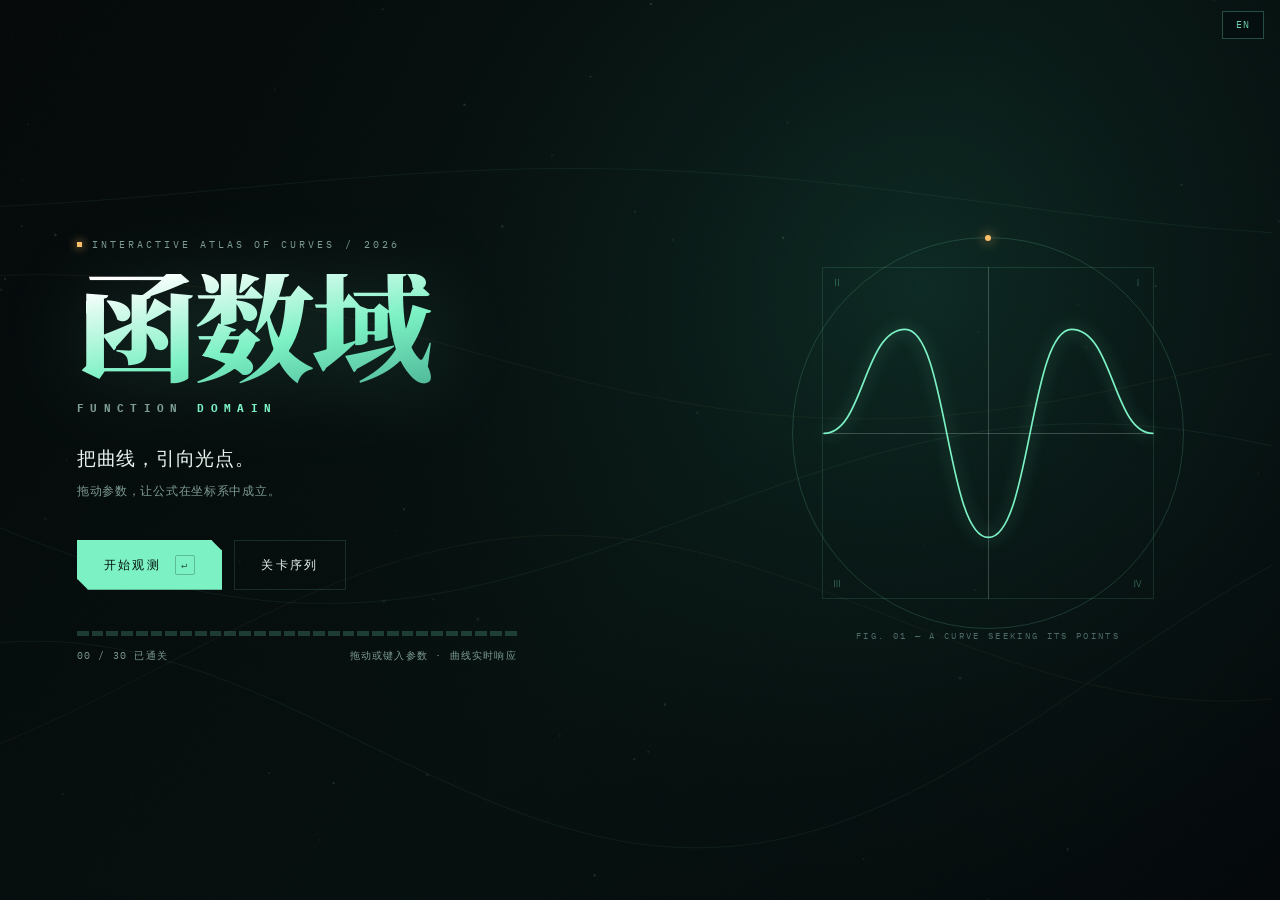
==== commit bc2a6697: "sync: 2026-11-19 01:16" ====
--- a/standalone.html
+++ b/standalone.html
@@ -1231,6 +1231,62 @@
 .zone-list li.is-hot { color: var(--rose); }
 .zone-list .zl-mark { color: rgba(255, 150, 164, .75); }
 .zone-list li.is-hot .zl-mark { color: var(--rose); }
+
+/* ---------- GitHub 引导 ---------- */
+.github-block {
+  border: 1px solid rgba(123, 241, 196, .14);
+  background: rgba(123, 241, 196, .022);
+}
+.github-title {
+  display: flex;
+  align-items: center;
+  justify-content: space-between;
+  gap: 8px;
+  padding: 5px 8px;
+  font-family: var(--mono);
+  font-size: 8px;
+  letter-spacing: .16em;
+  color: rgba(123, 241, 196, .7);
+  cursor: pointer;
+  list-style: none;
+}
+.github-title::-webkit-details-marker { display: none; }
+.github-title::after { content: '+'; opacity: .7; }
+.github-block[open] .github-title::after { content: '\2212'; }
+
+.github-body {
+  display: flex;
+  flex-direction: column;
+  gap: 4px;
+  padding: 0 8px 8px;
+}
+.gh-row { display: flex; align-items: baseline; gap: 8px; }
+.gh-label {
+  flex: 0 0 36px;
+  font-family: var(--mono);
+  font-size: 8px;
+  letter-spacing: .12em;
+  color: var(--dim-2);
+}
+.gh-link {
+  font-family: var(--mono);
+  font-size: 10px;
+  letter-spacing: .03em;
+  color: rgba(123, 241, 196, .92);
+  text-decoration: none;
+  border-bottom: 1px dashed rgba(123, 241, 196, .3);
+}
+.gh-link:hover {
+  color: var(--mint);
+  border-bottom-color: var(--mint);
+}
+.gh-hint {
+  margin-top: 1px;
+  font-size: 9px;
+  line-height: 1.55;
+  color: var(--dim-2);
+}
+.gh-actions { display: flex; gap: 6px; margin-top: 3px; }
 
 .switches {
   display: grid;
@@ -1803,6 +1859,24 @@
           <label class="switch"><input type="checkbox" id="opt-guides" checked /><span class="track"></span><span data-i18n="switch.guides">参考虚线</span></label>
           <label class="switch"><input type="checkbox" id="opt-target" /><span class="track"></span><span data-i18n="switch.target">目标图像</span></label>
         </div>
+        <details class="github-block" id="github-block">
+          <summary class="github-title mono" data-i18n="gh.title">GITHUB / 源码</summary>
+          <div class="github-body">
+            <div class="gh-row">
+              <span class="gh-label" data-i18n="gh.account">账号</span>
+              <a class="gh-link" href="https://github.com/turefour" target="_blank" rel="noopener noreferrer">@turefour</a>
+            </div>
+            <div class="gh-row">
+              <span class="gh-label" data-i18n="gh.repo">项目</span>
+              <a class="gh-link" href="https://github.com/turefour/function-domain" target="_blank" rel="noopener noreferrer">function-domain</a>
+            </div>
+            <p class="gh-hint" data-i18n="gh.hint">在 GitHub 搜索 turefour/function-domain 即可找到源码与单文件版本。</p>
+            <div class="gh-actions">
+              <button class="mini-btn" id="btn-open-repo" type="button" data-i18n="gh.open">打开仓库</button>
+              <button class="mini-btn" id="btn-copy-repo" type="button" data-i18n="gh.copy">复制地址</button>
+            </div>
+          </div>
+        </details>
         <p class="op-note" data-i18n="op.note">箭头启动匀速增减（每秒 ±1），再点暂停；「停止」键定格；输入框可粘贴整条公式。</p>
         <div class="settings-actions">
           <button class="btn btn-line" id="btn-reset" type="button" data-i18n="btn.reset">重置本关</button>
@@ -2055,6 +2129,7 @@
   /* ---------------- 语言 ---------------- */
 
   const LANG_KEY = 'function-domain.lang';
+  const REPO_URL = 'https://github.com/turefour/function-domain';
 
   const KIND_EN = {
     linear: 'Linear', quadratic: 'Quadratic', reciprocal: 'Reciprocal', sine: 'Sine',
@@ -2189,6 +2264,13 @@
       'sol.standard': '标准解法',
       'sol.split': '分线解法',
       'zone.title': '禁区 / FORBIDDEN',
+      'gh.title': 'GITHUB / 源码',
+      'gh.account': '账号',
+      'gh.repo': '项目',
+      'gh.hint': '在 GitHub 搜索 turefour/function-domain 即可找到源码与单文件版本。',
+      'gh.open': '打开仓库',
+      'gh.copy': '复制地址',
+      'toast.copied': '仓库地址已复制',
       'zone.rect': '矩形禁区',
       'zone.circle': '圆形禁区',
       'zone.quadrant': '第 {q} 象限整块禁止',
@@ -2253,6 +2335,13 @@
       'sol.standard': 'Standard solution',
       'sol.split': 'Split solution',
       'zone.title': 'FORBIDDEN',
+      'gh.title': 'GITHUB / SOURCE',
+      'gh.account': 'Account',
+      'gh.repo': 'Repo',
+      'gh.hint': 'Search turefour/function-domain on GitHub for the source and the single-file build.',
+      'gh.open': 'Open repo',
+      'gh.copy': 'Copy URL',
+      'toast.copied': 'Repository URL copied',
       'zone.rect': 'Rect zone',
       'zone.circle': 'Circle zone',
       'zone.quadrant': 'Quadrant {q} blocked',
@@ -2711,6 +2800,9 @@
     solutionsBlock: $('#solutions-block'),
     solutionList: $('#solution-list'),
     langSwitch: $('#lang-switch'),
+    githubBlock: $('#github-block'),
+    btnOpenRepo: $('#btn-open-repo'),
+    btnCopyRepo: $('#btn-copy-repo'),
     lesson: $('#lesson'),
     lessonEyebrow: $('#lesson-eyebrow'),
     lessonTitle: $('#lesson-title'),
@@ -4400,6 +4492,23 @@
       dom.langSwitch.addEventListener('click', () => setLang(state.lang === 'zh' ? 'en' : 'zh'));
     }
 
+    if (dom.btnOpenRepo) {
+      dom.btnOpenRepo.addEventListener('click', () => {
+        window.open(REPO_URL, '_blank', 'noopener');
+      });
+    }
+    if (dom.btnCopyRepo) {
+      dom.btnCopyRepo.addEventListener('click', async () => {
+        try {
+          await navigator.clipboard.writeText(REPO_URL);
+          toast(t('toast.copied'), true);
+        } catch (e) {
+          /* file:// 或旧浏览器下剪贴板不可用，直接把地址显示出来 */
+          toast(REPO_URL);
+        }
+      });
+    }
+
     dom.lessonClose.addEventListener('click', closeLesson);
     dom.lesson.addEventListener('click', (e) => {
       if (e.target === dom.lesson) closeLesson();
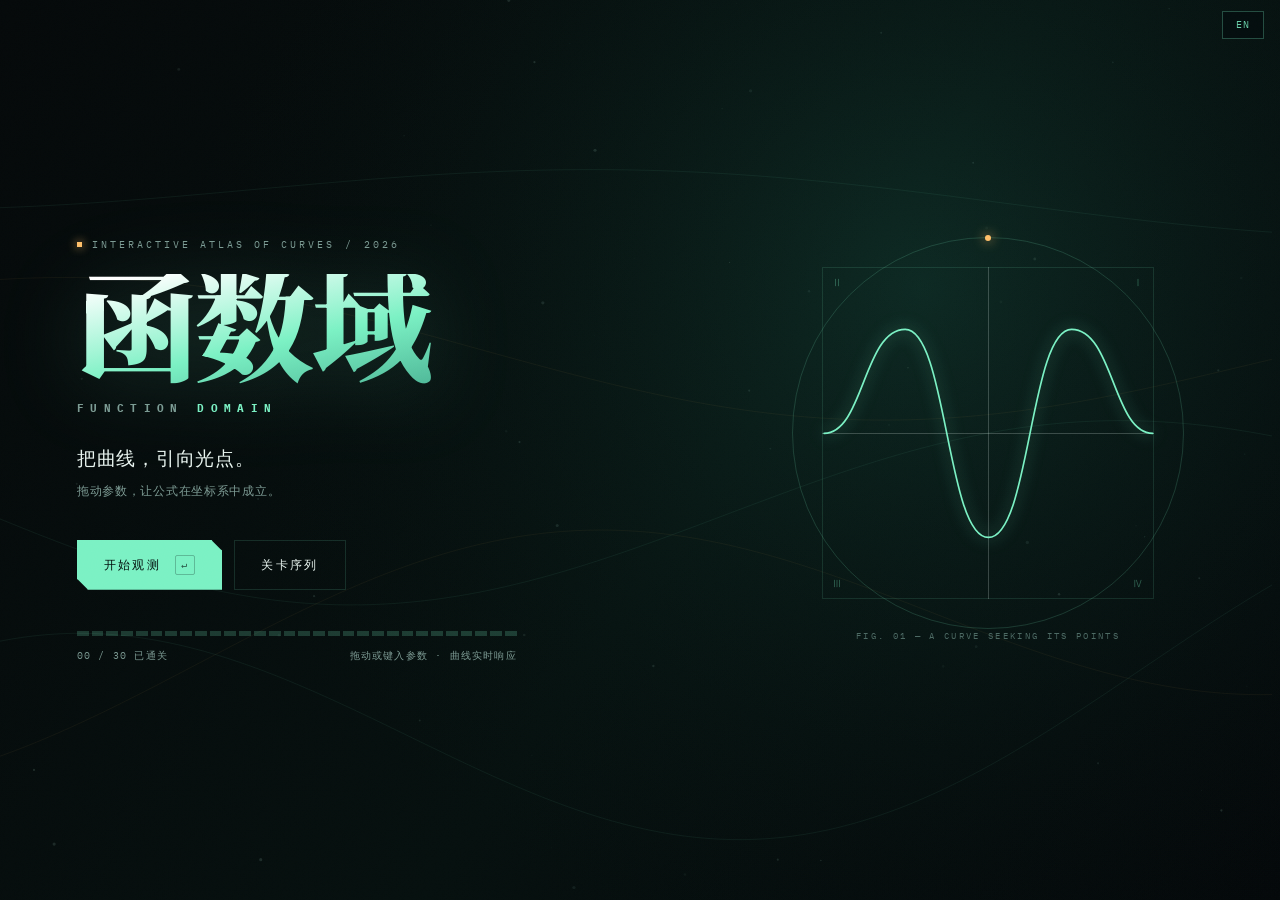
==== commit 95fbe2f3: "sync: 2026-11-19 01:20" ====
--- a/standalone.html
+++ b/standalone.html
@@ -1736,7 +1736,7 @@
       <div class="start-foot">
         <div class="track" id="start-track"></div>
         <div class="foot-row">
-          <span class="mono" id="start-progress">00 / 10 已通关</span>
+          <span class="mono" id="start-progress">00 / 30 已通关</span>
           <span class="dim note" data-i18n="start.foot2">点击箭头启动增长 · 也可直接键入数值</span>
         </div>
       </div>
@@ -1767,7 +1767,7 @@
         <p class="eyebrow">SEQUENCE</p>
         <h2 data-i18n="levels.title">关卡序列</h2>
       </div>
-      <p class="mono dim" id="levels-count">00 / 10 CLEARED</p>
+      <p class="mono dim" id="levels-count">00 / 30 CLEARED</p>
     </header>
     <div class="levels-grid" id="levels-grid"></div>
     <p class="levels-note" data-i18n="levels.desc">每一关解锁一种新的函数形态。完成当前关卡，下一关才会开启。</p>
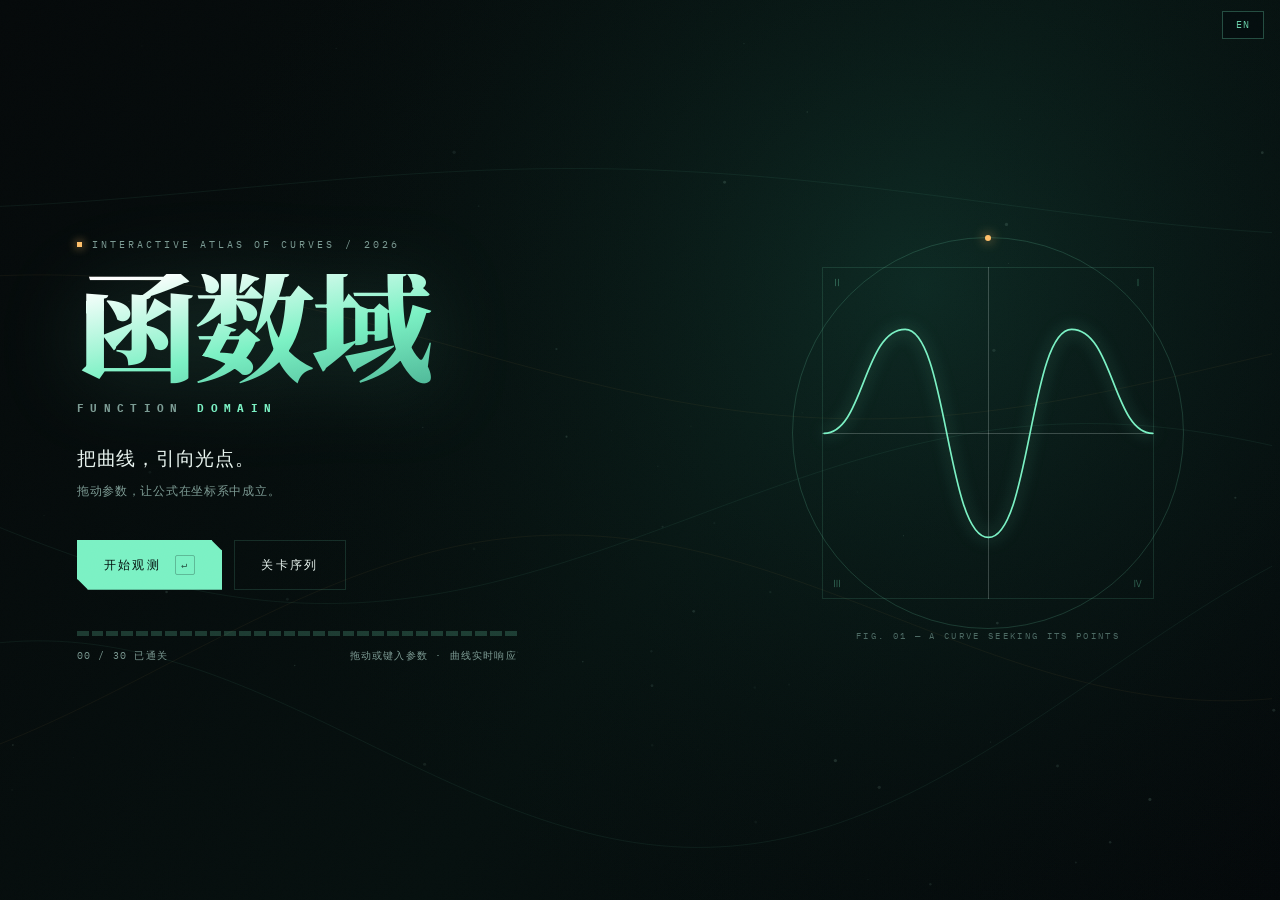
==== commit 34b0b5a4: "sync: 2026-11-19 01:23" ====
--- a/standalone.html
+++ b/standalone.html
@@ -1784,7 +1784,7 @@
       </div>
       <div class="lv-meta">
         <h2 id="lv-name">初次绘制</h2>
-        <p id="lv-hint">让直线穿过光点。</p>
+        <p id="lv-hint">让直线穿过 A 点。A 控制倾斜，B 控制它与 y 轴的交点。</p>
       </div>
       <div class="stage-stats">
         <div class="stat"><span data-i18n="game.targets">目标</span><b id="stat-target">0 / 1</b></div>
@@ -1907,7 +1907,7 @@
   <div class="lesson-card">
     <p class="lesson-eyebrow mono" id="lesson-eyebrow">NEW FUNCTION</p>
     <h2 class="lesson-title" id="lesson-title">一次函数</h2>
-    <p class="lesson-form mono" id="lesson-form">y = a x + b</p>
+    <p class="lesson-form mono" id="lesson-form">y = A x + B</p>
     <div class="lesson-canvas-wrap">
       <canvas id="lesson-canvas"></canvas>
     </div>
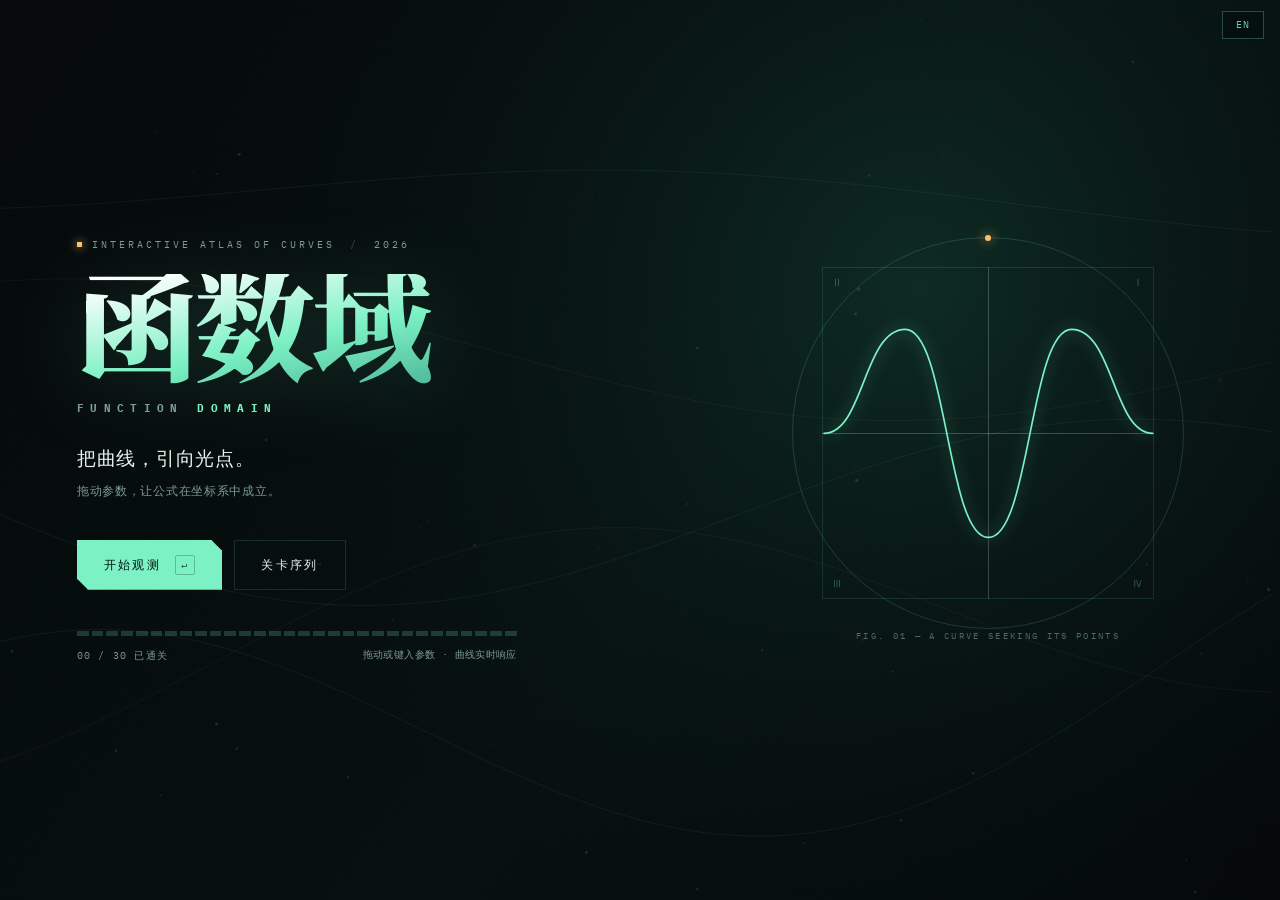
==== commit 3fd6c72b: "sync: 2026-11-19 01:35" ====
--- a/standalone.html
+++ b/standalone.html
@@ -136,6 +136,8 @@
   text-transform: uppercase;
   color: var(--dim);
 }
+.eyebrow .sl { margin: 0 5px; opacity: .45; }
+.note { font-size: 9.5px; letter-spacing: .04em; line-height: 1.5; }
 .eyebrow .pip {
   width: 5px;
   height: 5px;
@@ -689,6 +691,7 @@
   transition: color .3s var(--ease);
 }
 .hud-targets .ht-id { color: rgba(255, 192, 106, .62); }
+.hud-targets .ht-coord { color: rgba(228, 248, 242, .82); letter-spacing: .04em; }
 .hud-targets .ht-state { text-align: right; opacity: .6; }
 .hud-targets li.is-hit { color: var(--amber); }
 .hud-targets li.is-hit .ht-id,
@@ -1090,7 +1093,7 @@
   margin-top: 2px;
 }
 .palette-item:hover .pi-add { color: var(--mint); }
-.palette-item.is-disabled { opacity: .3; pointer-events: none; }
+
 
 .palette-item.is-locked {
   opacity: .5;
@@ -1713,7 +1716,7 @@
   }
 }
 </style>
-<!-- 单文件构建：2026-11-19 由 build-standalone.mjs 生成 -->
+<!-- 单文件构建：由 build-standalone.mjs 生成，请勿手改 -->
 </head>
 <body>
 <canvas id="bg-canvas" aria-hidden="true"></canvas>
@@ -1826,7 +1829,7 @@
       <p class="form-tip" data-i18n="form.tip">▲▼ 每秒 ±1 平滑增减，再点暂停；输入框可粘贴整条公式。</p>
     </section>
 
-    <section class="panel panel-palette">
+    <section class="panel">
       <header class="panel-head"><h3 data-i18n="panel.palette">公式选择区</h3><span class="tag mono" id="palette-tag" title="已解锁公式 / 全部公式">ADD</span></header>
       <div class="palette-scroll">
         <div class="palette-group">
@@ -1841,7 +1844,7 @@
       </div>
       </section>
 
-    <section class="panel panel-settings">
+    <section class="panel">
       <header class="panel-head"><h3 data-i18n="panel.settings">设置区</h3><span class="tag mono">SYS</span></header>
       <div class="settings-body">
         <ul class="target-list" id="target-list"></ul>
@@ -1944,6 +1947,13 @@
   const pt = (c) => String.fromCharCode(65 + c);
 
   const COLORS = ['#7bf1c4', '#7cc6ff', '#ffc06a', '#ff9db0'];
+
+  /* 判定与手感相关的固定数值，集中在这里方便统一调整 */
+  const MIN_TOL_PX = 5;        // 命中判定允许的最小像素容差
+  const STOP_RATIO = 0.65;     // 自动停机阈值 = 命中阈值 × 该比例
+  const ZONE_EPS = 0.14;       // 禁区判定容差（世界单位）
+  const SQRT_MARGIN = 0.3;     // 根式定义域向左留白，避免起点落进采样缝隙
+  const WIN_HOLD = 0.26;       // 全部命中后需要保持的秒数
   /* 参数增长固定为每秒 ±1，不再分档 */
 
   /* ---------------- 函数族 ---------------- */
@@ -2002,7 +2012,7 @@
       /* 定义域起点向左留一小段，避免起点正好落在采样网格缝隙里被判丢 */
       f: (x, p) => {
         const d = x - p[1];
-        if (d < -0.3) return NaN;
+        if (d < -SQRT_MARGIN) return NaN;
         return p[0] * Math.sqrt(Math.max(0, d)) + p[2];
       },
       expr: (p) => {
@@ -2271,6 +2281,17 @@
       'gh.open': '打开仓库',
       'gh.copy': '复制地址',
       'toast.copied': '仓库地址已复制',
+      'param.stop': '停止',
+      'aria.delete': '删除公式',
+      'aria.param': '参数 {name}',
+      'aria.increase': '{name} 增加',
+      'aria.decrease': '{name} 减少',
+      'op.add': '常数项相加：y = A x + B',
+      'op.sub': '常数项相减：B 取负值即可',
+      'op.mul': '系数相乘：A 与 B 叠加缩放',
+      'op.div': '反比例取商：A / x',
+      'op.abs': '绝对值折角：把曲线折成 V 形',
+      'op.sq': '平方：二次项 x²',
       'zone.rect': '矩形禁区',
       'zone.circle': '圆形禁区',
       'zone.quadrant': '第 {q} 象限整块禁止',
@@ -2342,6 +2363,17 @@
       'gh.open': 'Open repo',
       'gh.copy': 'Copy URL',
       'toast.copied': 'Repository URL copied',
+      'param.stop': 'Stop',
+      'aria.delete': 'Delete formula',
+      'aria.param': 'Parameter {name}',
+      'aria.increase': 'Increase {name}',
+      'aria.decrease': 'Decrease {name}',
+      'op.add': 'Add a constant: y = A x + B',
+      'op.sub': 'Subtract a constant: make B negative',
+      'op.mul': 'Scale coefficients: A and B multiply',
+      'op.div': 'Quotient: A / x',
+      'op.abs': 'Absolute value folds the curve into a V',
+      'op.sq': 'Square: the x^2 term',
       'zone.rect': 'Rect zone',
       'zone.circle': 'Circle zone',
       'zone.quadrant': 'Quadrant {q} blocked',
@@ -2420,6 +2452,18 @@
       dom.langSwitch.textContent = state.lang === 'en' ? '\u4e2d\u6587' : 'EN';
       dom.langSwitch.setAttribute('aria-label', state.lang === 'en' ? '\u5207\u6362\u4e2d\u6587' : 'Switch to English');
     }
+    /* 动态生成的控件没有 data-i18n，这里补一遍文本与无障碍标签 */
+    document.querySelectorAll('.fc-del').forEach((b) => b.setAttribute('aria-label', t('aria.delete')));
+    document.querySelectorAll('.form-card .num').forEach((inp) => {
+      inp.setAttribute('aria-label', t('aria.param', { name: inp.dataset.label || '' }));
+    });
+    document.querySelectorAll('.form-card .step').forEach((b) => {
+      const key = b.dataset.dir === '1' ? 'aria.increase' : 'aria.decrease';
+      b.setAttribute('aria-label', t(key, { name: b.dataset.label || '' }));
+    });
+    document.querySelectorAll('.form-card .stop').forEach((b) => {
+      b.textContent = t('param.stop');
+    });
   }
 
   function refreshWinText() {
@@ -2449,7 +2493,6 @@
       renderTargetList();
       renderZoneList();
       renderSolutions();
-      renderHud();
       updateStats();
       if (!dom.lesson.hidden && state.lessonKind) fillLesson(state.lessonKind, state.lessonIsNew);
       if (dom.winOverlay.classList.contains('is-open')) refreshWinText();
@@ -2460,12 +2503,12 @@
   const BASIC_KINDS = ['linear', 'abs'];
   const ADVANCED_KINDS = ['quadratic', 'reciprocal', 'sine', 'exponential', 'sqrt', 'sinAbs', 'cubic', 'recipSq'];
   const OPS = [
-    { mark: '+', tip: '常数项相加：y = a x + b' },
-    { mark: '\u2212', tip: '常数项相减：b 取负值即可' },
-    { mark: '\u00d7', tip: '系数相乘：a 与 b 叠加缩放' },
-    { mark: '\u00f7', tip: '反比例取商：a / x' },
-    { mark: '| |', tip: '绝对值折角：把曲线折成 V 形' },
-    { mark: '\u00b2', tip: '平方：二次项 x\u00b2' },
+    { mark: '+', tipKey: 'op.add' },
+    { mark: '\u2212', tipKey: 'op.sub' },
+    { mark: '\u00d7', tipKey: 'op.mul' },
+    { mark: '\u00f7', tipKey: 'op.div' },
+    { mark: '| |', tipKey: 'op.abs' },
+    { mark: '\u00b2', tipKey: 'op.sq' },
   ];
 
   /* ---------------- 关卡 ----------------
@@ -2717,36 +2760,36 @@
   --------------------------------------------- */
 
       const SOLUTIONS = [
-    [{ label: '标准解法', forms: [{ kind: 'linear', params: [1, -1] }] }],
-    [{ label: '标准解法', forms: [{ kind: 'linear', params: [-0.67, 4.33] }] }],
-    [{ label: '标准解法', forms: [{ kind: 'abs', params: [2, 1, 0] }] }],
-    [{ label: '标准解法', forms: [{ kind: 'abs', params: [-1, 1, 2] }] }],
-    [{ label: '标准解法', forms: [{ kind: 'quadratic', params: [1, -1, 0] }] }],
-    [{ label: '标准解法', forms: [{ kind: 'quadratic', params: [1, -2, 1] }] }],
-    [{ label: '标准解法', forms: [{ kind: 'quadratic', params: [1, 0, 1] }] }],
-    [{ label: '标准解法', forms: [{ kind: 'quadratic', params: [1, -2, -3] }] }],
-    [{ label: '标准解法', forms: [{ kind: 'quadratic', params: [1, -4, 3] }] }],
-    [{ label: '标准解法', forms: [{ kind: 'reciprocal', params: [2, 1] }] }],
-    [{ label: '标准解法', forms: [{ kind: 'reciprocal', params: [4, 0] }] }],
-    [{ label: '标准解法', forms: [{ kind: 'reciprocal', params: [3, 1] }] }],
-    [{ label: '标准解法', forms: [{ kind: 'reciprocal', params: [2, 2] }] }],
-    [{ label: '标准解法', forms: [{ kind: 'reciprocal', params: [3, 2] }] }],
-    [{ label: '标准解法', forms: [{ kind: 'sine', params: [2, 1, 1] }] }],
-    [{ label: '标准解法', forms: [{ kind: 'sine', params: [3, 1, 0] }] }],
-    [{ label: '标准解法', forms: [{ kind: 'sine', params: [2, 2, 1] }] }],
-    [{ label: '标准解法', forms: [{ kind: 'sine', params: [2, 1, 0] }] }],
-    [{ label: '标准解法', forms: [{ kind: 'sine', params: [2, 1, 1] }] }],
-    [{ label: '标准解法', forms: [{ kind: 'exponential', params: [1, 1, 1] }] }],
-    [{ label: '标准解法', forms: [{ kind: 'exponential', params: [1, 2, 0] }] }],
-    [{ label: '标准解法', forms: [{ kind: 'exponential', params: [1, 1, 2] }] }],
-    [{ label: '标准解法', forms: [{ kind: 'exponential', params: [1, 2, 1] }] }],
-    [{ label: '标准解法', forms: [{ kind: 'sqrt', params: [2, 0, 0] }] }],
-    [{ label: '标准解法', forms: [{ kind: 'sinAbs', params: [2, 1, 1] }] }],
-    [{ label: '标准解法', forms: [{ kind: 'cubic', params: [1, 0, -3, 0] }] }],
-    [{ label: '标准解法', forms: [{ kind: 'recipSq', params: [4, 1] }] }],
-    [{ label: '分线解法', forms: [{ kind: 'sqrt', params: [1, 0, 1] }, { kind: 'linear', params: [0.5, 1] }] }],
-    [{ label: '分线解法', forms: [{ kind: 'cubic', params: [1, 0, -3, 0] }, { kind: 'sinAbs', params: [2, 1, 1] }] }],
-    [{ label: '分线解法', forms: [{ kind: 'cubic', params: [1, 0, -3, 0] }, { kind: 'sinAbs', params: [2, 1, 1] }, { kind: 'recipSq', params: [4, 1] }] }],
+    [{ forms: [{ kind: 'linear', params: [1, -1] }] }],
+    [{ forms: [{ kind: 'linear', params: [-0.67, 4.33] }] }],
+    [{ forms: [{ kind: 'abs', params: [2, 1, 0] }] }],
+    [{ forms: [{ kind: 'abs', params: [-1, 1, 2] }] }],
+    [{ forms: [{ kind: 'quadratic', params: [1, -1, 0] }] }],
+    [{ forms: [{ kind: 'quadratic', params: [1, -2, 1] }] }],
+    [{ forms: [{ kind: 'quadratic', params: [1, 0, 1] }] }],
+    [{ forms: [{ kind: 'quadratic', params: [1, -2, -3] }] }],
+    [{ forms: [{ kind: 'quadratic', params: [1, -4, 3] }] }],
+    [{ forms: [{ kind: 'reciprocal', params: [2, 1] }] }],
+    [{ forms: [{ kind: 'reciprocal', params: [4, 0] }] }],
+    [{ forms: [{ kind: 'reciprocal', params: [3, 1] }] }],
+    [{ forms: [{ kind: 'reciprocal', params: [2, 2] }] }],
+    [{ forms: [{ kind: 'reciprocal', params: [3, 2] }] }],
+    [{ forms: [{ kind: 'sine', params: [2, 1, 1] }] }],
+    [{ forms: [{ kind: 'sine', params: [3, 1, 0] }] }],
+    [{ forms: [{ kind: 'sine', params: [2, 2, 1] }] }],
+    [{ forms: [{ kind: 'sine', params: [2, 1, 0] }] }],
+    [{ forms: [{ kind: 'sine', params: [2, 1, 1] }] }],
+    [{ forms: [{ kind: 'exponential', params: [1, 1, 1] }] }],
+    [{ forms: [{ kind: 'exponential', params: [1, 2, 0] }] }],
+    [{ forms: [{ kind: 'exponential', params: [1, 1, 2] }] }],
+    [{ forms: [{ kind: 'exponential', params: [1, 2, 1] }] }],
+    [{ forms: [{ kind: 'sqrt', params: [2, 0, 0] }] }],
+    [{ forms: [{ kind: 'sinAbs', params: [2, 1, 1] }] }],
+    [{ forms: [{ kind: 'cubic', params: [1, 0, -3, 0] }] }],
+    [{ forms: [{ kind: 'recipSq', params: [4, 1] }] }],
+    [{ forms: [{ kind: 'sqrt', params: [1, 0, 1] }, { kind: 'linear', params: [0.5, 1] }] }],
+    [{ forms: [{ kind: 'cubic', params: [1, 0, -3, 0] }, { kind: 'sinAbs', params: [2, 1, 1] }] }],
+    [{ forms: [{ kind: 'cubic', params: [1, 0, -3, 0] }, { kind: 'sinAbs', params: [2, 1, 1] }, { kind: 'recipSq', params: [4, 1] }] }],
   ];
 
   LEVELS.forEach((lv, i) => { lv.solutions = SOLUTIONS[i] || []; });
@@ -2915,7 +2958,7 @@
   }
 
   /* eps 让曲线贴着坐标轴走时不会因为浮点抖动被误判 */
-  function inZone(x, y, z, eps = 0.14) {
+  function inZone(x, y, z, eps = ZONE_EPS) {
     if (z.type === 'rect') {
       return x > z.x1 && x < z.x2 && y > z.y1 && y < z.y2;
     }
@@ -3034,6 +3077,7 @@
     state.breached = new Set();
     dom.zoneBlock.open = false;
     state.solutionMatch = null;
+    state.paramSig = '';
     state.targets = level.points.map((p, i) => ({
       x: p.x, y: p.y, hit: false, near: false, label: pt(i),
     }));
@@ -3172,7 +3216,7 @@
     del.type = 'button';
     del.className = 'fc-del';
     del.title = '删除公式';
-    del.setAttribute('aria-label', '删除公式');
+    del.setAttribute('aria-label', t('aria.delete'));
     del.textContent = '\u2715';
     del.addEventListener('click', () => removeForm(form));
 
@@ -3331,7 +3375,8 @@
     input.inputMode = 'decimal';
     input.spellcheck = false;
     input.value = fix(param.value);
-    input.setAttribute('aria-label', `参数 ${param.label}`);
+    input.dataset.label = param.label;
+    input.setAttribute('aria-label', t('aria.param', { name: param.label }));
 
     /* 粘贴整条公式时直接解析成参数，纯数字仍交给浏览器默认粘贴 */
     input.addEventListener('paste', (e) => {
@@ -3382,7 +3427,7 @@
     const stop = document.createElement('button');
     stop.type = 'button';
     stop.className = 'stop';
-    stop.textContent = '停止';
+    stop.textContent = t('param.stop');
     stop.disabled = true;
     stop.addEventListener('click', () => {
       param.dir = 0;
@@ -3407,7 +3452,9 @@
     btn.className = 'step ' + (dir > 0 ? 'up' : 'down');
     btn.dataset.dir = String(dir);
     btn.dataset.active = 'false';
-    btn.setAttribute('aria-label', `${param.label} ${dir > 0 ? '增加' : '减少'}`);
+    btn.dataset.label = param.label;
+    btn.setAttribute('aria-label',
+      t(dir > 0 ? 'aria.increase' : 'aria.decrease', { name: param.label }));
 
     const arrow = document.createElement('i');
     arrow.textContent = dir > 0 ? '\u25b2' : '\u25bc';
@@ -3488,7 +3535,7 @@
 
     dom.paletteTag.textContent = `${openCount} / ${ALL_KINDS.length}`;
     dom.paletteOps.innerHTML = OPS
-      .map((o) => `<span class="op-chip" title="${o.tip}">${o.mark}</span>`)
+      .map((o) => `<span class="op-chip" title="${t(o.tipKey)}">${o.mark}</span>`)
       .join('');
 
     fillPaletteGroup(dom.paletteListBasic, BASIC_KINDS, cleared, fresh);
@@ -3942,10 +3989,27 @@
     ctx.closePath();
   }
 
+  /* 45° 斜纹用 13px 的平铺图案，避免每帧手绘上百条线段 */
+  let hatchTile = null;
+
+  function hatchPattern(ctx) {
+    if (!hatchTile) {
+      hatchTile = document.createElement('canvas');
+      hatchTile.width = 13;
+      hatchTile.height = 13;
+      const g = hatchTile.getContext('2d');
+      g.strokeStyle = 'rgba(255, 104, 124, .13)';
+      g.lineWidth = 1;
+      g.beginPath();
+      g.moveTo(-2, 15);
+      g.lineTo(15, -2);
+      g.stroke();
+    }
+    return ctx.createPattern(hatchTile, 'repeat');
+  }
+
   function drawZones(ctx) {
     if (!state.zones.length) return;
-    const { left, top, size } = view;
-    const span = size * 2;
     const hot = state.violation;
 
     for (const z of state.zones) {
@@ -3953,15 +4017,8 @@
       zonePath(ctx, z);
       ctx.fillStyle = hot ? 'rgba(255, 104, 124, .16)' : 'rgba(255, 104, 124, .07)';
       ctx.fill();
-      ctx.clip();
-      ctx.strokeStyle = 'rgba(255, 104, 124, .13)';
-      ctx.lineWidth = 1;
-      ctx.beginPath();
-      for (let d = -span; d < span; d += 13) {
-        ctx.moveTo(left + d, top);
-        ctx.lineTo(left + d + span, top + span);
-      }
-      ctx.stroke();
+      ctx.fillStyle = hatchPattern(ctx);
+      ctx.fill();
       ctx.restore();
 
       ctx.save();
@@ -4212,9 +4269,9 @@
   function checkWin(dt) {
     if (!view || state.won || state.paused) return;
 
-    const tolPx = Math.max(5, state.level.tol * view.scale);
+    const tolPx = Math.max(MIN_TOL_PX, state.level.tol * view.scale);
     /* 停机阈值比命中阈值更严，停下来的位置更贴近光点中心 */
-    const stopTol = tolPx * 0.65;
+    const stopTol = tolPx * STOP_RATIO;
     const running = hasRunning();
     let all = true;
     let sig = '';
@@ -4239,11 +4296,18 @@
       if (!t.hit) all = false;
     }
 
-    const sol = matchedSolution();
-    if (sol && sol !== state.solutionMatch && running) autoStop = t('toast.matchStop');
-    if (sol !== state.solutionMatch) {
-      state.solutionMatch = sol;
-      renderSolutionMatch();
+    /* 参数签名没变且没有自动增减时，跳过解法匹配的整表遍历 */
+    const paramSig = state.forms
+      .map((f) => `${f.kind}:${f.params.map((p) => p.value.toFixed(2)).join(',')}`)
+      .join('|');
+    if (running || paramSig !== state.paramSig) {
+      state.paramSig = paramSig;
+      const sol = matchedSolution();
+      if (sol && sol !== state.solutionMatch && running) autoStop = t('toast.matchStop');
+      if (sol !== state.solutionMatch) {
+        state.solutionMatch = sol;
+        renderSolutionMatch();
+      }
     }
 
     if (autoStop) {
@@ -4272,7 +4336,7 @@
 
     if (all && !breach) {
       state.hold += dt;
-      if (state.hold > 0.26) triggerWin();
+      if (state.hold > WIN_HOLD) triggerWin();
     } else {
       state.hold = 0;
     }
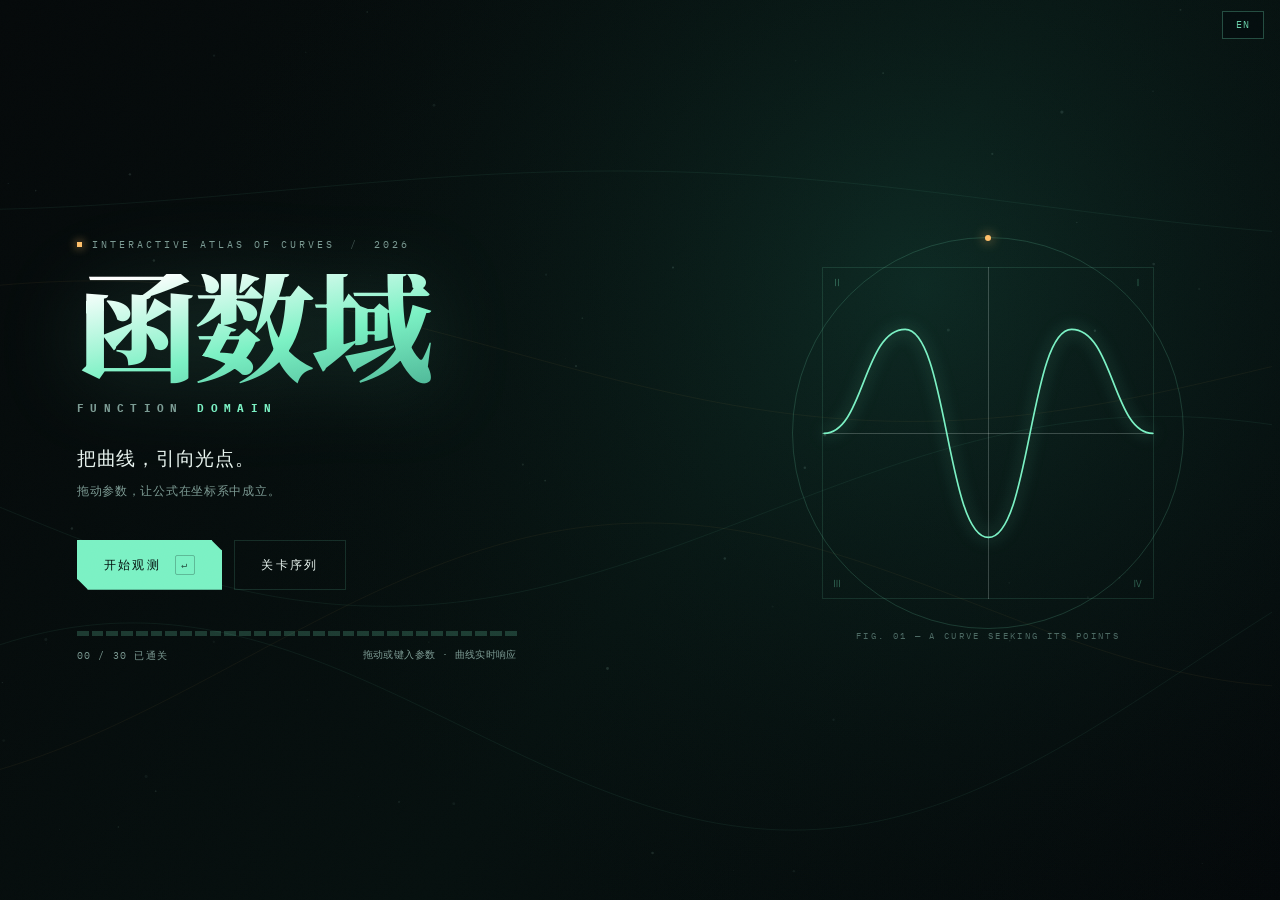
==== commit d72f21e0: "sync: 2026-11-19 01:44" ====
--- a/standalone.html
+++ b/standalone.html
@@ -9,7 +9,7 @@
 <link rel="icon" href="data:image/svg+xml,%3Csvg xmlns='http://www.w3.org/2000/svg' viewBox='0 0 32 32'%3E%3Crect width='32' height='32' fill='%2305090a'/%3E%3Cpath d='M3 25 C 9 25 9 7 16 7 S 23 25 29 25' stroke='%237bf1c4' stroke-width='2' fill='none'/%3E%3C/svg%3E" />
 <link rel="preconnect" href="https://fonts.googleapis.com" />
 <link rel="preconnect" href="https://fonts.gstatic.com" crossorigin />
-<link href="https://fonts.googleapis.com/css2?family=Fraunces:ital,opsz,wght@0,9..144,400;0,9..144,700;0,9..144,900;1,9..144,600&family=IBM+Plex+Mono:wght@300;400;500;600&family=Noto+Serif+SC:wght@400;600;900&display=swap" rel="stylesheet" />
+<link href="https://fonts.googleapis.com/css2?family=Fraunces:opsz,wght@9..144,400;9..144,700;9..144,900&family=IBM+Plex+Mono:wght@400;500;600&family=Noto+Serif+SC:wght@400;600;900&display=swap" rel="stylesheet" />
 <style>
 @charset "UTF-8";
 
@@ -1587,6 +1587,133 @@
   justify-content: flex-end;
 }
 .lesson-actions .btn { padding: 10px 24px; }
+
+/* ============================================================
+   交互增强：等宽数字、按压反馈、涟漪、对话框细节
+   —— 全部走 transform/opacity 合成层，单次点击只新增一个节点
+   ============================================================ */
+
+/* 数值类文本使用等宽数字，滚动时不会左右抖动 */
+.num,
+.stat b,
+.hud-foot,
+.win-stats b,
+.tag,
+.lc-index,
+.lv-id b { font-variant-numeric: tabular-nums; }
+
+/* 大标题避免孤字 */
+.brand-cn,
+.lesson-title,
+.win-card h2 { text-wrap: balance; }
+
+/* 涟漪容器：裁剪到元素内，避免溢出 */
+.btn,
+.chip,
+.mini-btn,
+.step,
+.stop,
+.sol-apply,
+.fc-del,
+.level-card,
+.palette-item,
+.lang-switch {
+  position: relative;
+  overflow: hidden;
+}
+
+/* 按下反馈 */
+.btn:active { transform: translateY(1px) scale(.995); }
+.chip:active,
+.mini-btn:active,
+.stop:active,
+.sol-apply:active,
+.fc-del:active,
+.lang-switch:active,
+.palette-item:active { transform: translateY(1px) scale(.97); }
+.step:active { transform: translateY(1px) scale(.94); }
+
+/* 键盘焦点可见 */
+.btn:focus-visible,
+.chip:focus-visible,
+.mini-btn:focus-visible,
+.step:focus-visible,
+.stop:focus-visible,
+.sol-apply:focus-visible,
+.fc-del:focus-visible,
+.lang-switch:focus-visible,
+.level-card:focus-visible,
+.palette-item:focus-visible,
+.lesson-close-x:focus-visible {
+  outline: 1px solid rgba(123, 241, 196, .75);
+  outline-offset: 2px;
+}
+
+/* 主按钮的光泽扫过 */
+.btn-primary::after {
+  content: '';
+  position: absolute;
+  inset: 0;
+  background: linear-gradient(104deg, transparent 32%, rgba(255, 255, 255, .3) 47%, transparent 62%);
+  transform: translateX(-130%);
+  transition: transform .55s var(--ease);
+  pointer-events: none;
+}
+.btn-primary:hover::after { transform: translateX(130%); }
+
+/* 点击涟漪 */
+.ripple {
+  position: absolute;
+  border-radius: 50%;
+  pointer-events: none;
+  background: radial-gradient(circle, rgba(123, 241, 196, .42), rgba(123, 241, 196, 0) 62%);
+  transform: scale(0);
+  animation: rippleOut .52s var(--ease) forwards;
+}
+.btn-primary .ripple,
+.lesson-close-x .ripple {
+  background: radial-gradient(circle, rgba(4, 18, 14, .24), rgba(4, 18, 14, 0) 62%);
+}
+@keyframes rippleOut {
+  to { transform: scale(1); opacity: 0; }
+}
+
+/* 数值正在自动增减时的呼吸高亮 */
+.num.is-live {
+  color: var(--mint);
+  text-shadow: 0 0 10px rgba(123, 241, 196, .45);
+}
+
+/* 教学卡片右上角关闭 */
+.lesson-close-x {
+  position: absolute;
+  top: 10px;
+  right: 10px;
+  width: 24px;
+  height: 24px;
+  display: grid;
+  place-items: center;
+  border: 1px solid rgba(123, 241, 196, .22);
+  background: transparent;
+  color: var(--dim);
+  font-size: 11px;
+  line-height: 1;
+  cursor: pointer;
+  transition: .2s var(--ease);
+}
+.lesson-close-x:hover {
+  color: var(--mint);
+  border-color: rgba(123, 241, 196, .6);
+  background: rgba(123, 241, 196, .08);
+}
+
+/* 胜利面板统计逐项浮现 */
+.win-stats div { opacity: 0; animation: rise .42s var(--ease) both; }
+.win-stats div:nth-child(1) { animation-delay: .06s; }
+.win-stats div:nth-child(2) { animation-delay: .12s; }
+.win-stats div:nth-child(3) { animation-delay: .18s; }
+.win-stats div:nth-child(4) { animation-delay: .24s; }
+.win-stats div:nth-child(5) { animation-delay: .3s; }
 
 /* ============================================================
    Toast
@@ -1908,6 +2035,7 @@
 <!-- ==================== 函数教学 ==================== -->
 <div class="lesson" id="lesson" hidden>
   <div class="lesson-card">
+    <button class="lesson-close-x" id="lesson-close-x" type="button" aria-label="关闭">✕</button>
     <p class="lesson-eyebrow mono" id="lesson-eyebrow">NEW FUNCTION</p>
     <h2 class="lesson-title" id="lesson-title">一次函数</h2>
     <p class="lesson-form mono" id="lesson-form">y = A x + B</p>
@@ -2853,6 +2981,7 @@
     lessonCanvas: $('#lesson-canvas'),
     lessonPoints: $('#lesson-points'),
     lessonClose: $('#lesson-close'),
+    lessonCloseX: $('#lesson-close-x'),
   };
 
   /* ---------------- 状态 ---------------- */
@@ -3033,6 +3162,8 @@
     document.querySelectorAll('.screen').forEach((el) => {
       el.classList.toggle('is-active', el.id === `screen-${name}`);
     });
+    /* 切屏时把没来得及结束的点击涟漪清掉，避免隐藏屏里留下节点 */
+    document.querySelectorAll('.ripple').forEach((el) => el.remove());
     state.screen = name;
     dom.bg.style.opacity = name === 'game' ? '0' : '1';
     if (name === 'game') {
@@ -3481,6 +3612,8 @@
       btn.setAttribute('aria-pressed', active ? 'true' : 'false');
     }
     stop.disabled = param.dir === 0;
+    /* 自动增减时给数值加呼吸高亮 */
+    param.el.input.classList.toggle('is-live', param.dir !== 0);
   }
 
   function stopAll() {
@@ -4574,9 +4707,37 @@
     }
 
     dom.lessonClose.addEventListener('click', closeLesson);
+    if (dom.lessonCloseX) dom.lessonCloseX.addEventListener('click', closeLesson);
     dom.lesson.addEventListener('click', (e) => {
       if (e.target === dom.lesson) closeLesson();
     });
+
+    /* 点击涟漪：每次只新增一个节点，动画结束立即回收，不驻留内存 */
+    const RIPPLE_HOSTS = '.btn, .chip, .mini-btn, .step, .stop, .sol-apply, .fc-del,'
+      + '.level-card, .palette-item, .lang-switch, .lesson-close-x';
+    document.addEventListener('pointerdown', (e) => {
+      const host = e.target.closest(RIPPLE_HOSTS);
+      if (!host || host.disabled) return;
+      const rect = host.getBoundingClientRect();
+      const size = Math.max(rect.width, rect.height) * 1.9;
+      const dot = document.createElement('span');
+      dot.className = 'ripple';
+      dot.style.width = `${size}px`;
+      dot.style.height = `${size}px`;
+      dot.style.left = `${e.clientX - rect.left - size / 2}px`;
+      dot.style.top = `${e.clientY - rect.top - size / 2}px`;
+      host.appendChild(dot);
+      let dropped = false;
+      const drop = () => {
+        if (dropped) return;
+        dropped = true;
+        dot.remove();
+      };
+      /* 切屏/关面板时元素会被隐藏，动画可能既不发 end 也不发 cancel，加一个兜底 */
+      dot.addEventListener('animationend', drop, { once: true });
+      dot.addEventListener('animationcancel', drop, { once: true });
+      setTimeout(drop, 700);
+    }, { passive: true });
 
     dom.optGrid.addEventListener('change', () => { state.opts.grid = dom.optGrid.checked; });
     dom.optTicks.addEventListener('change', () => { state.opts.ticks = dom.optTicks.checked; });
